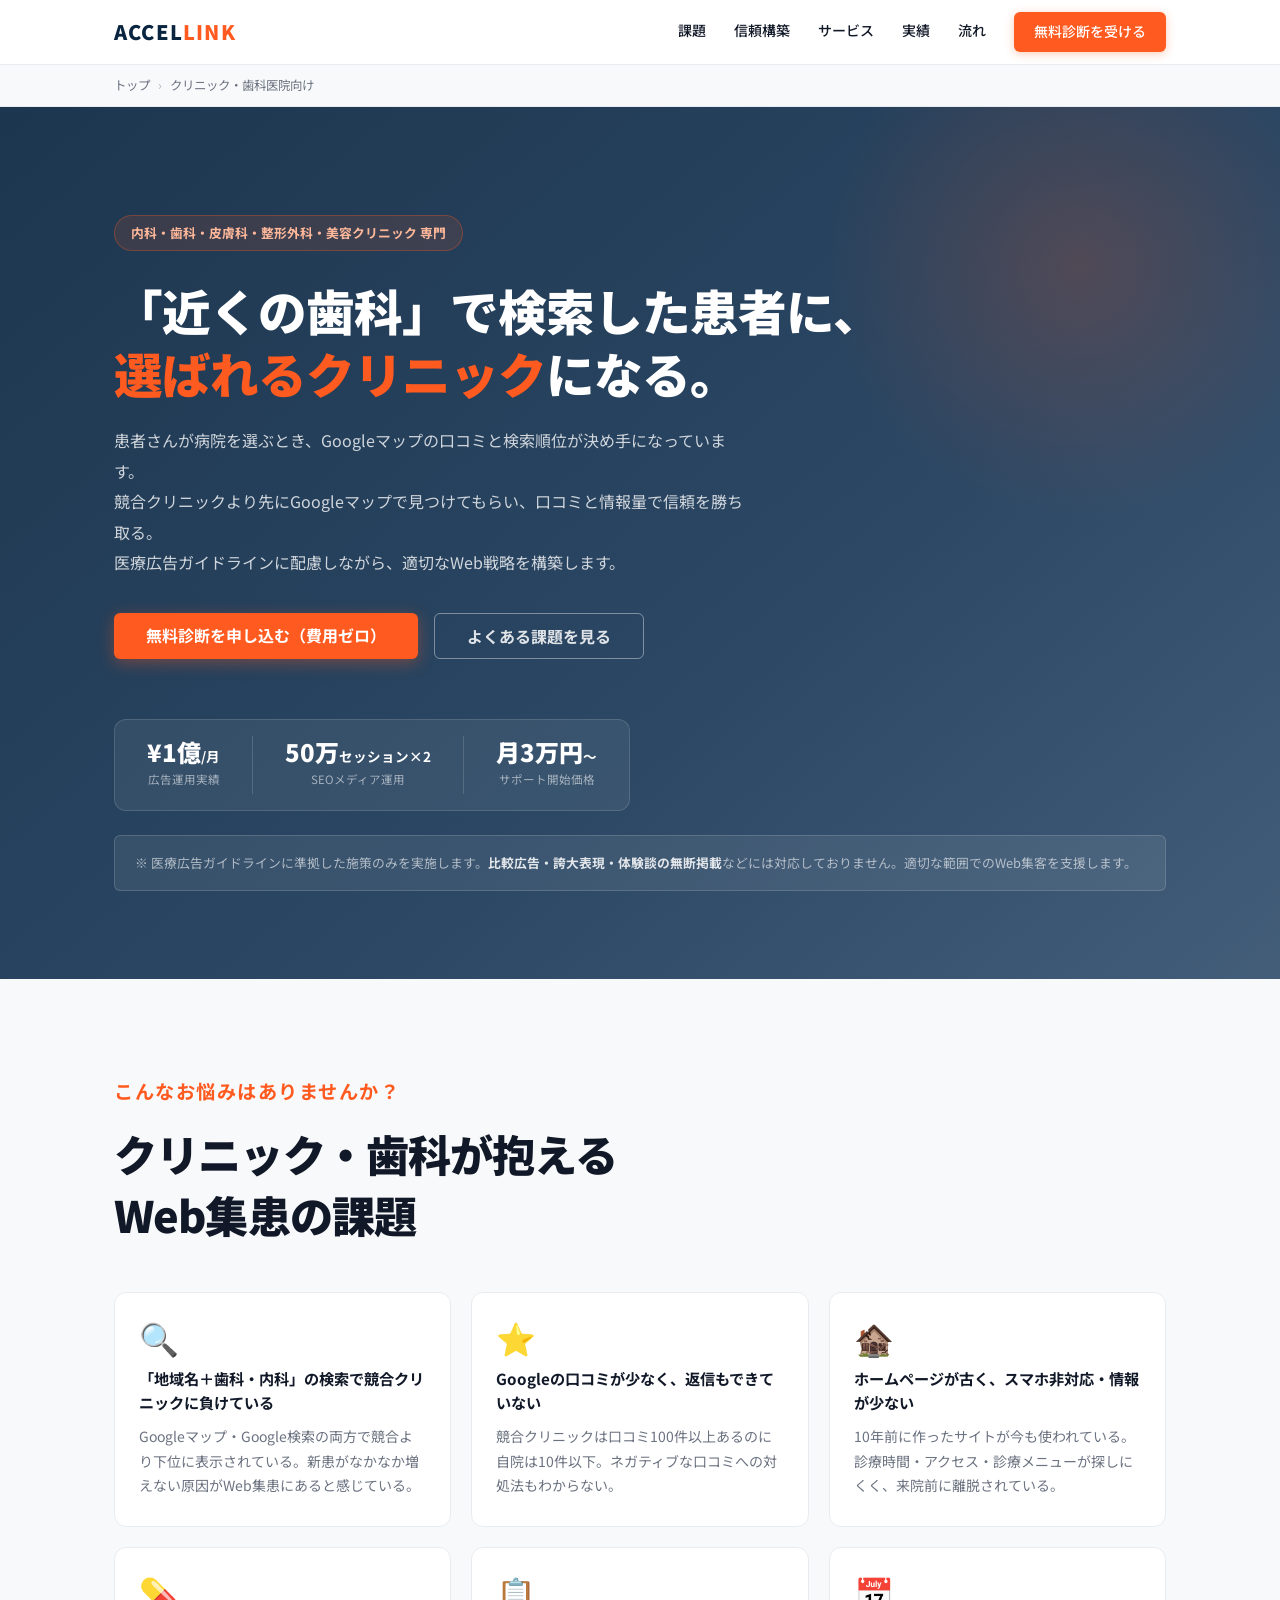
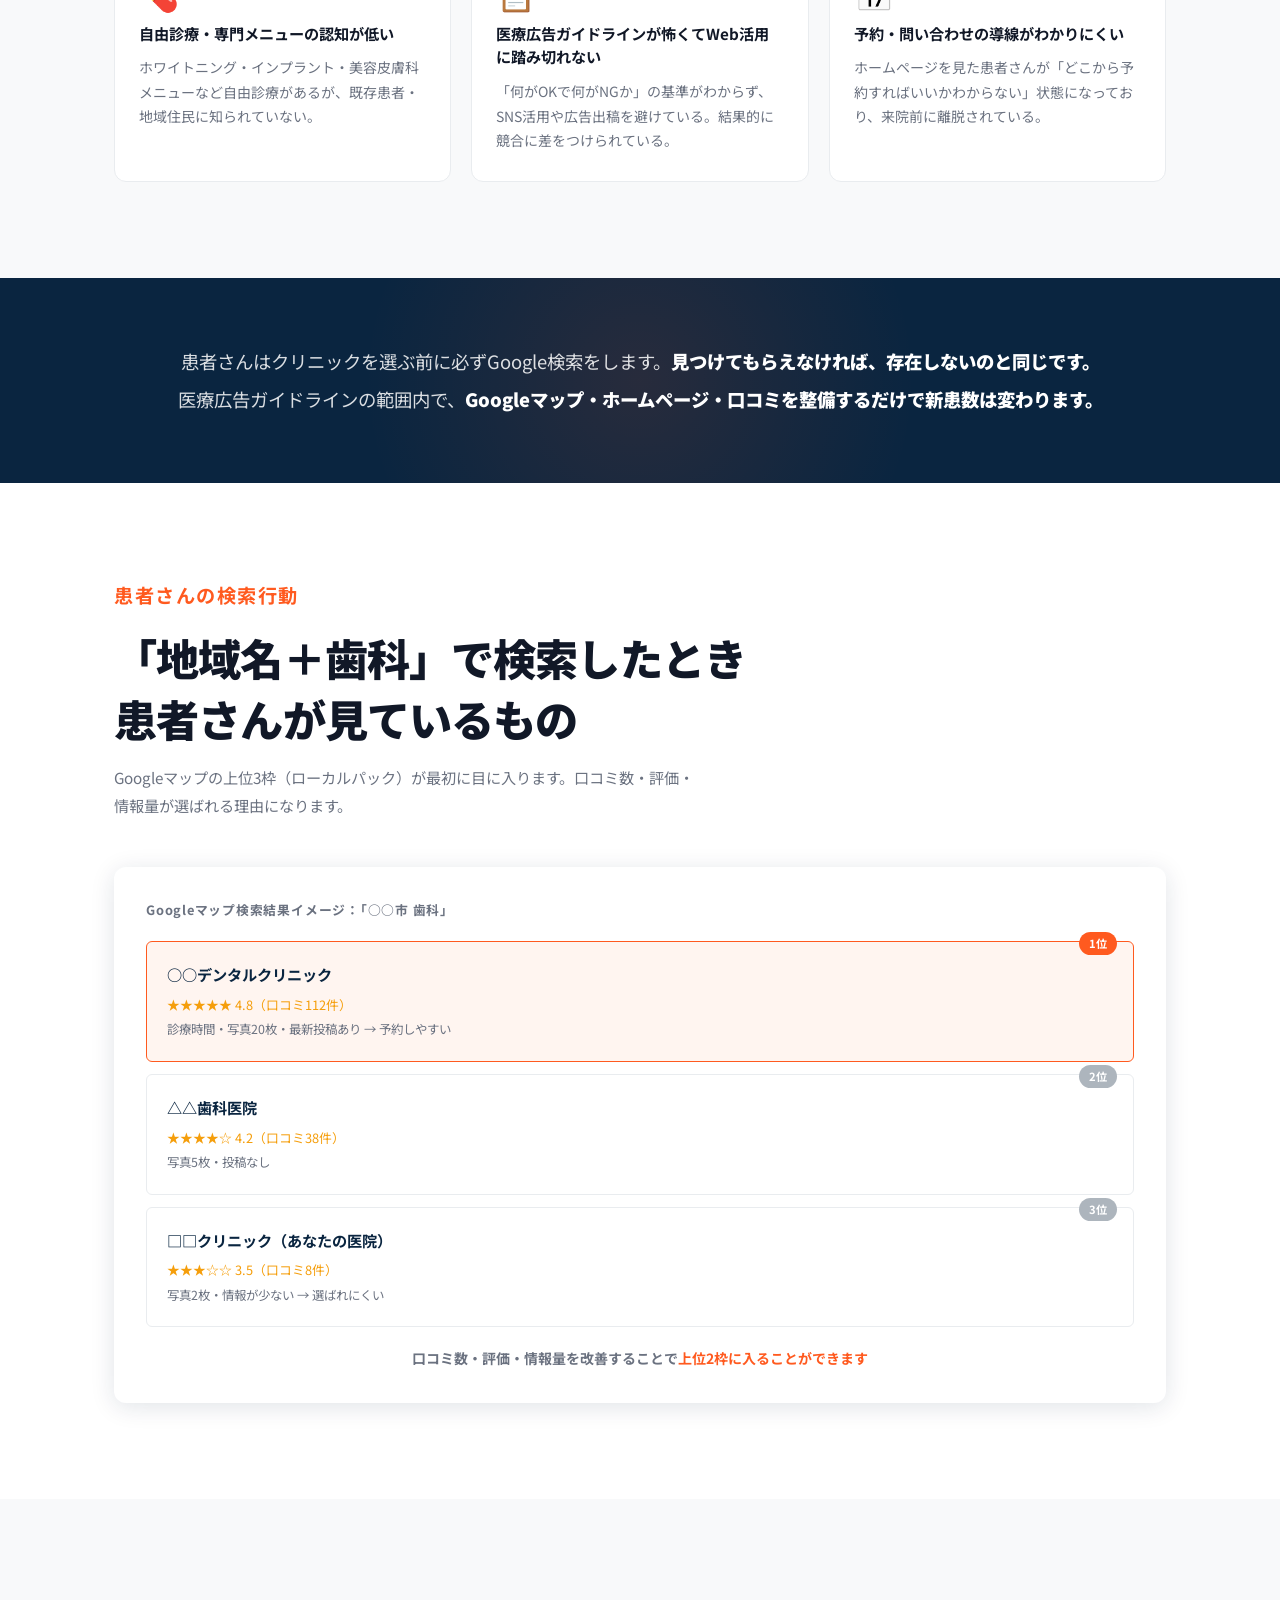
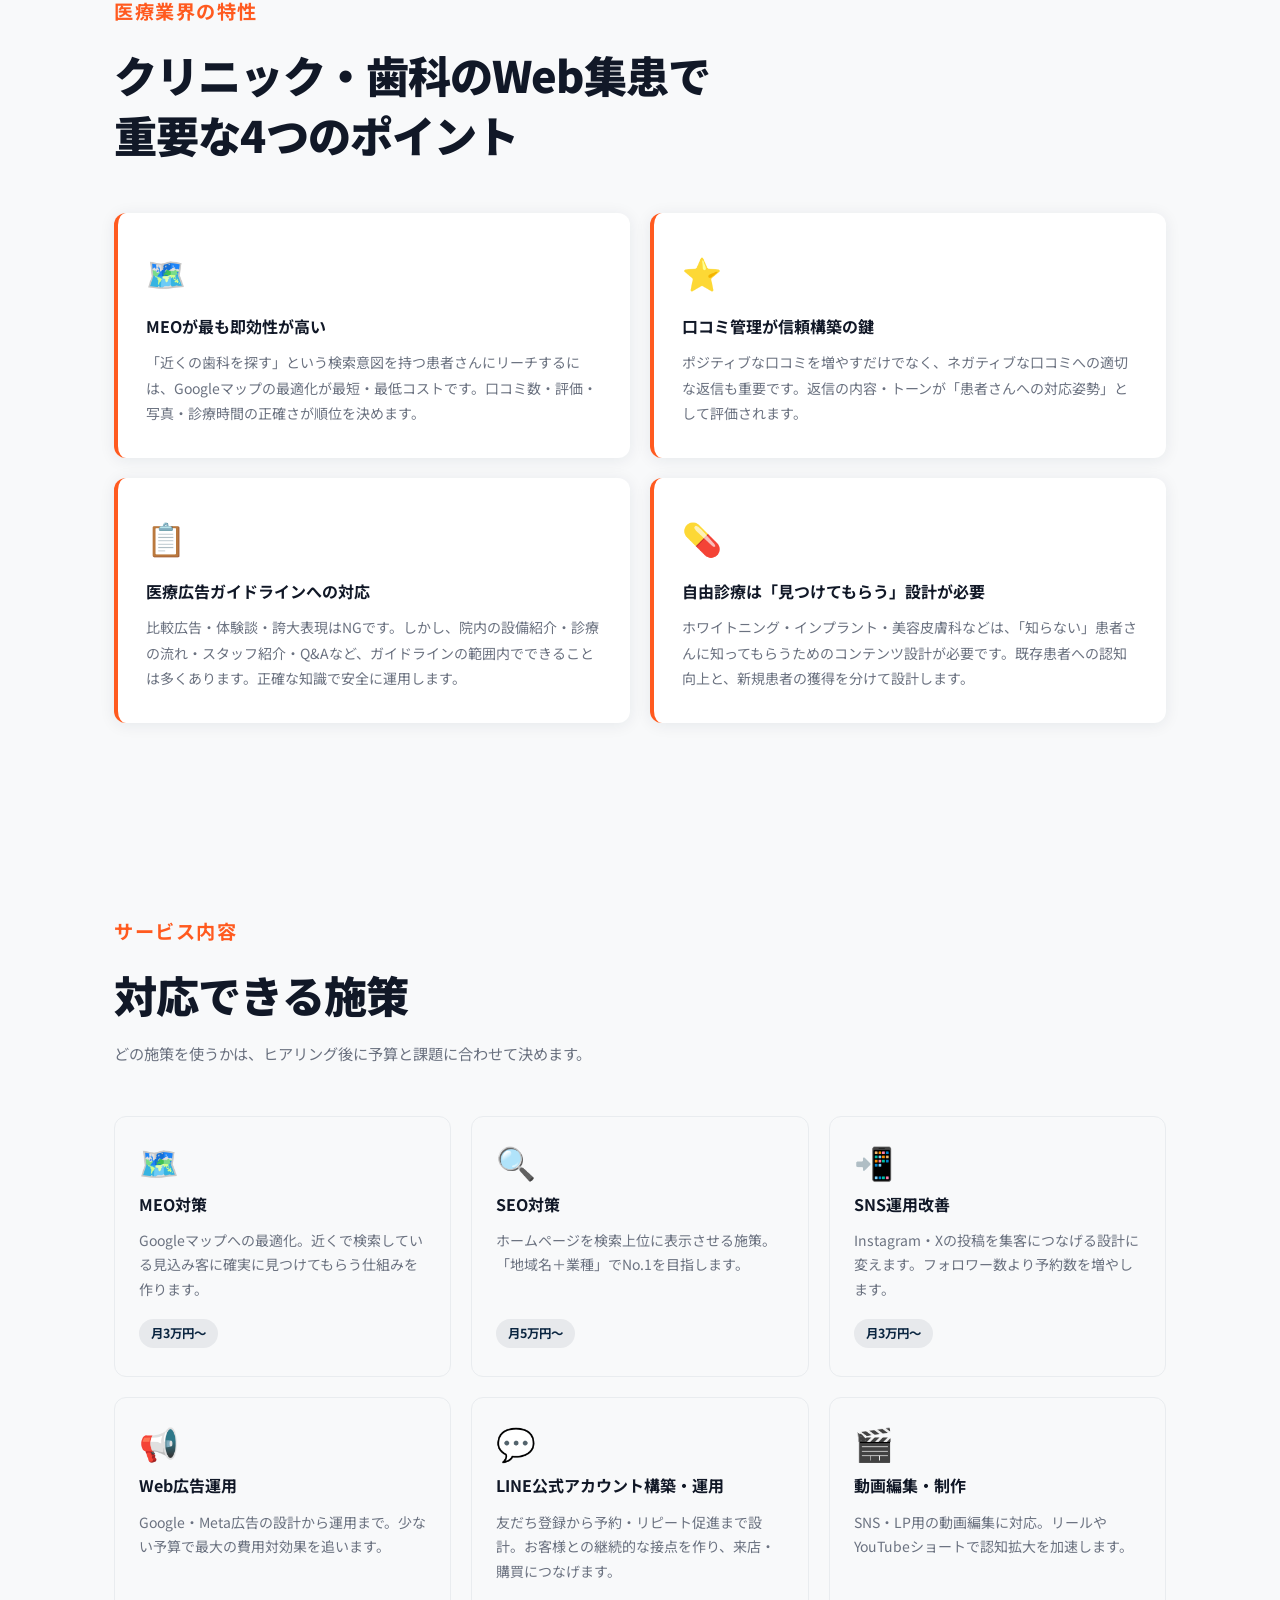
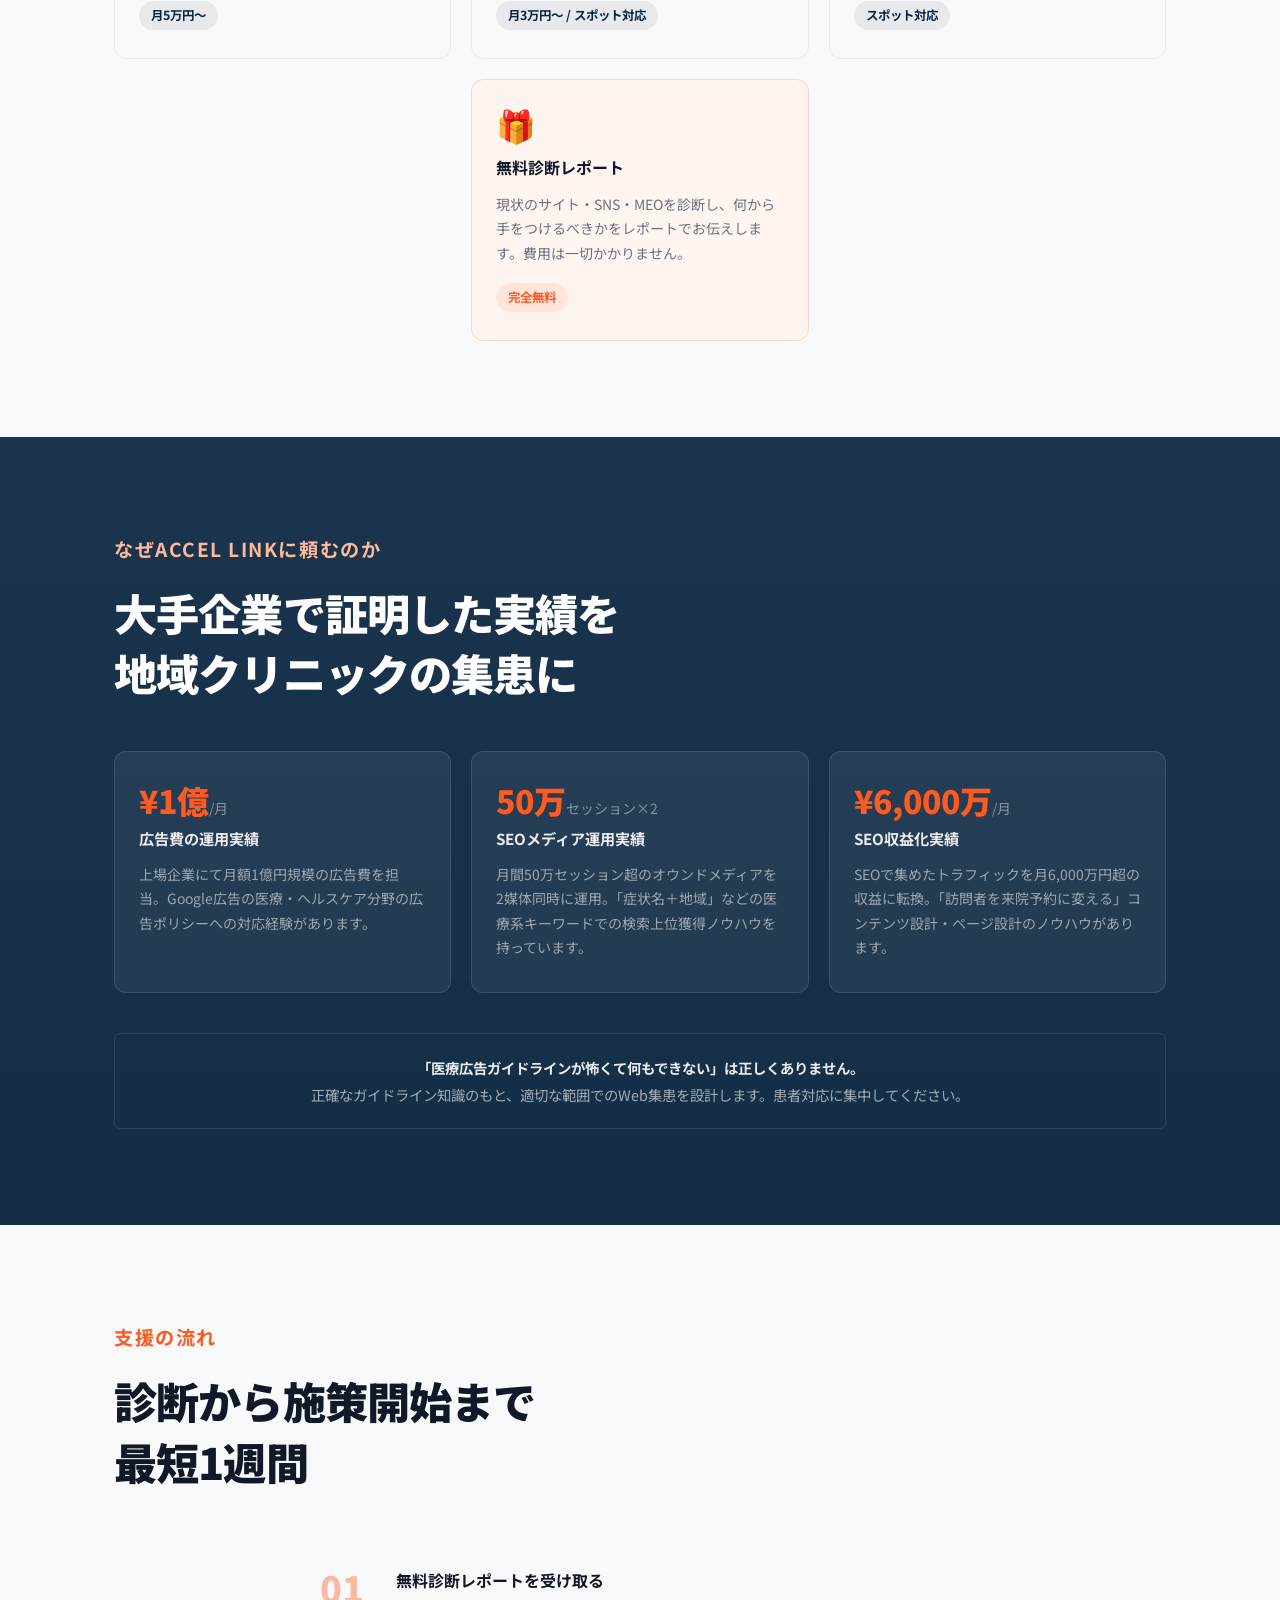
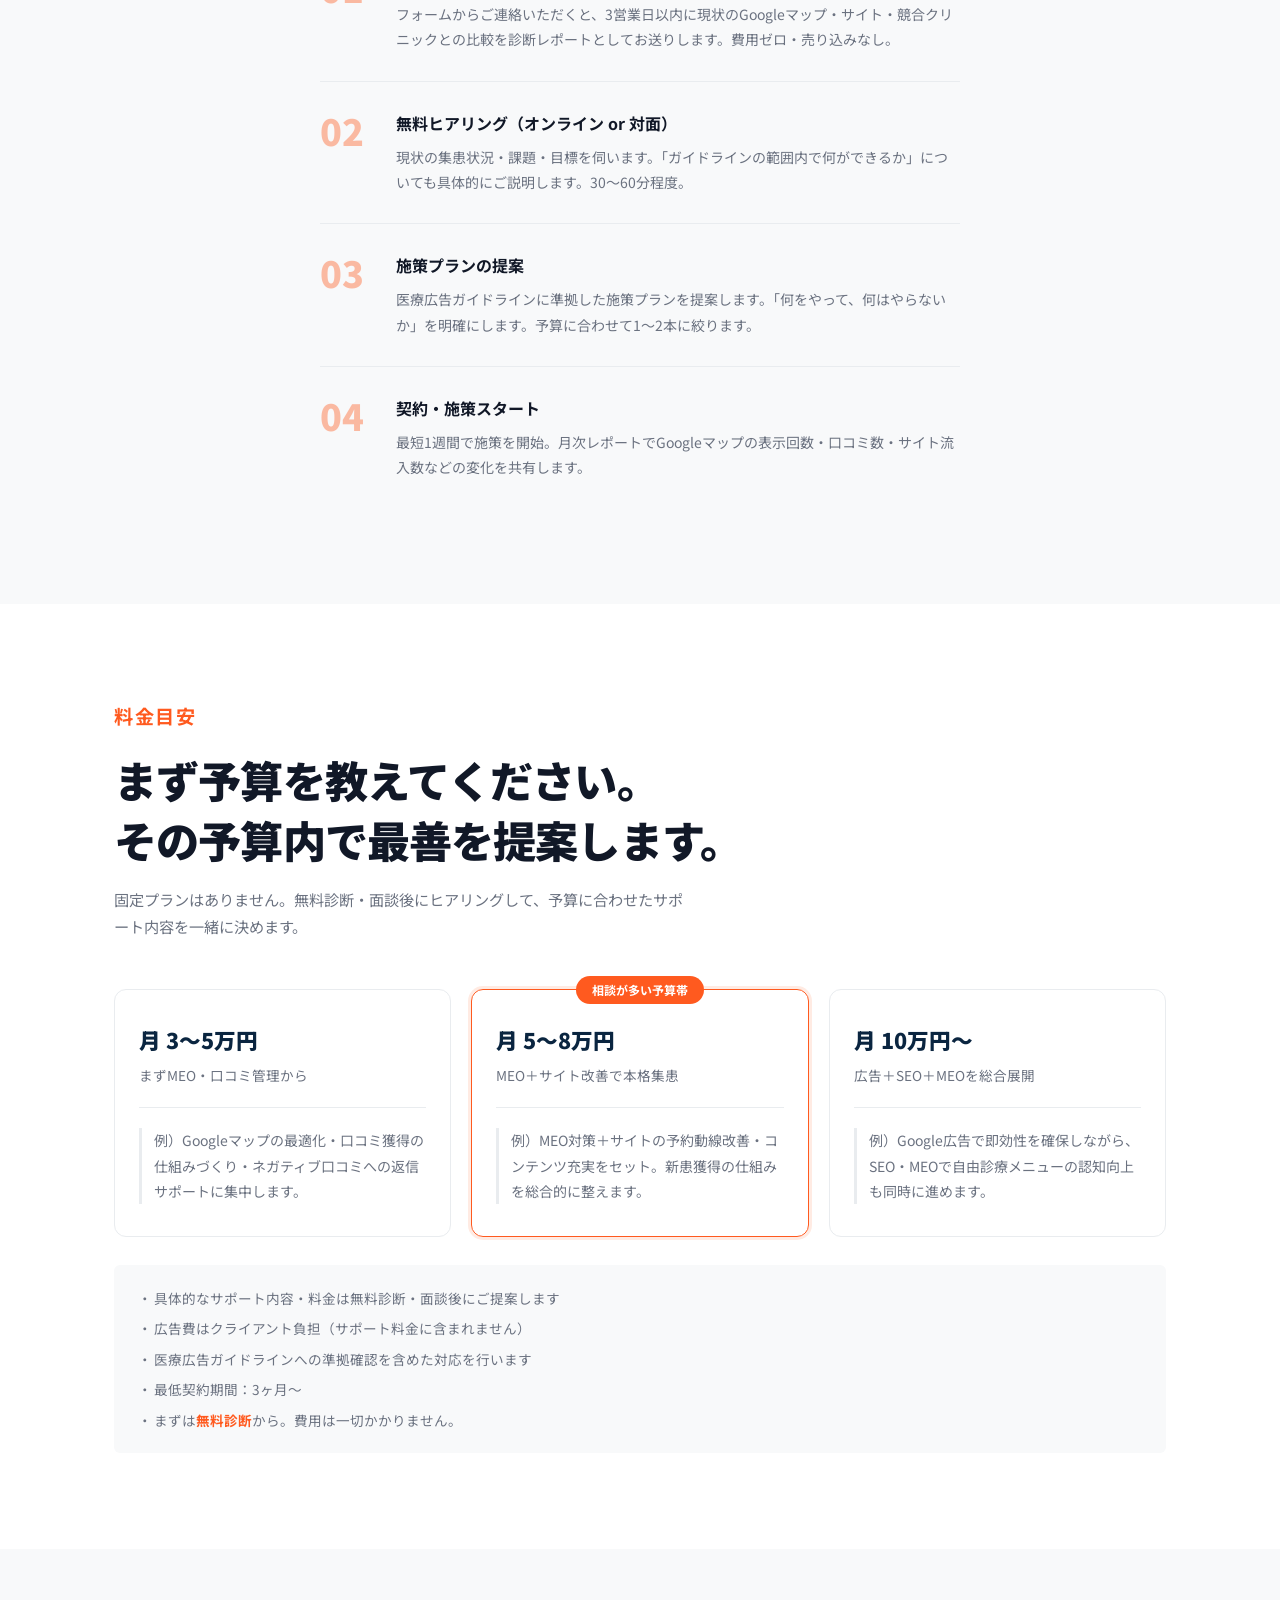
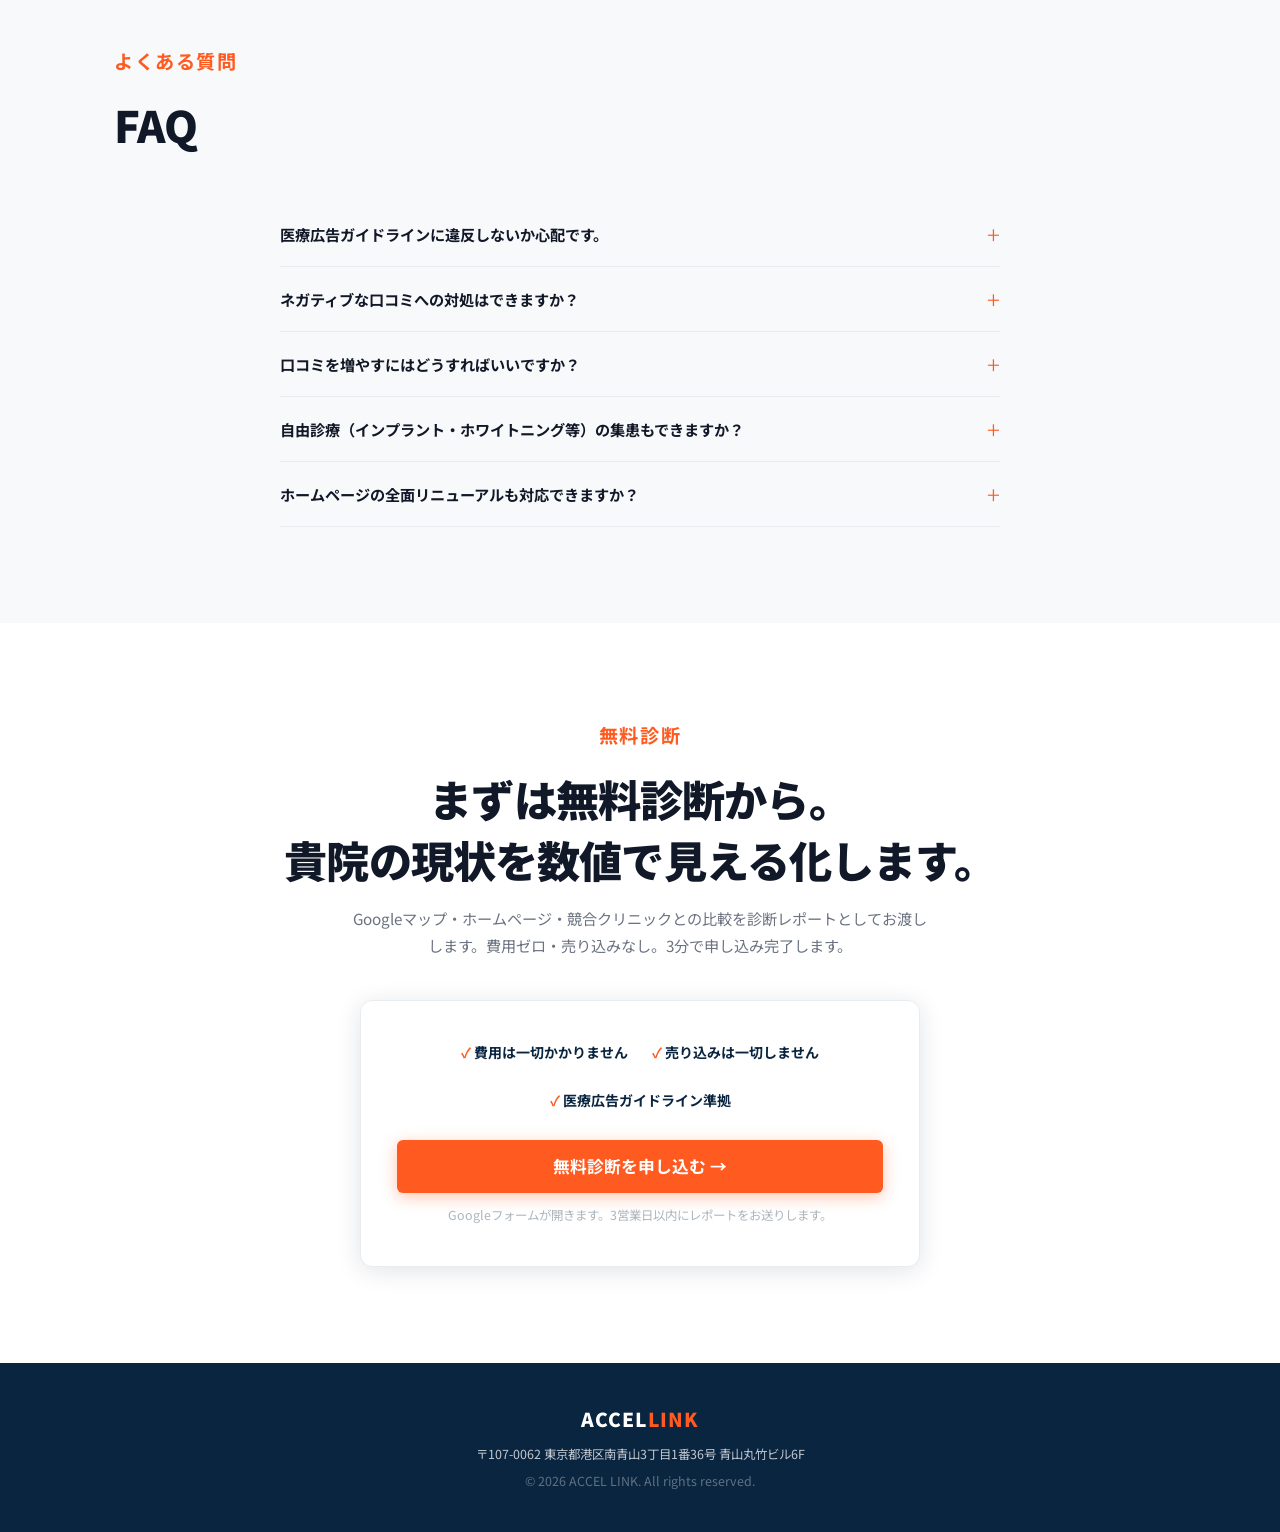
==== clinic/index.html @ d41894f7 "Unify service sections and refine industry cards/FV - Standardize service section to 6 services + fr" ====
<!DOCTYPE html>
<html lang="ja">
<head>
  <meta charset="UTF-8">
  <meta name="viewport" content="width=device-width, initial-scale=1.0">
  <title>クリニック・歯科医院のWeb集客 | ACCEL LINK</title>
  <meta name="description" content="地域検索で競合に負けているクリニック・歯科医院向け。MEO・SEO・口コミ管理で新患を安定獲得。自由診療の認知向上もサポート。無料診断実施中。">
  <meta property="og:title" content="クリニック・歯科医院のWeb集客 | ACCEL LINK">
  <meta property="og:description" content="地域検索で選ばれるクリニックのWeb戦略。MEO・SEO・口コミ管理で新患を安定獲得。無料診断実施中。">
  <meta property="og:type" content="website">
  <link rel="icon" type="image/png" href="../favicon.png">
  <link rel="apple-touch-icon" href="../favicon.png">
  <link rel="preconnect" href="https://fonts.googleapis.com">
  <link rel="preconnect" href="https://fonts.gstatic.com" crossorigin>
  <link href="https://fonts.googleapis.com/css2?family=Noto+Sans+JP:wght@400;500;700;900&display=swap" rel="stylesheet">
  <link rel="stylesheet" href="../style.css">
  <style>
    .breadcrumb {
      background: var(--gray-50);
      border-bottom: 1px solid var(--gray-200);
      padding: 10px 0;
    }
    .breadcrumb__inner {
      display: flex;
      align-items: center;
      gap: 8px;
      font-size: .78rem;
      color: var(--gray-600);
    }
    .breadcrumb__inner a { color: var(--gray-600); }
    .breadcrumb__inner a:hover { color: var(--accent); }
    .breadcrumb__sep { color: var(--gray-400); }

    .industry-badge {
      display: inline-flex;
      align-items: center;
      gap: 8px;
      background: rgba(255,90,31,.12);
      border: 1px solid rgba(255,90,31,.3);
      color: #ffb89a;
      font-size: .8rem;
      font-weight: 700;
      padding: 6px 16px;
      border-radius: 20px;
      margin-bottom: 28px;
    }

    .compliance-note {
      background: rgba(255,255,255,.08);
      border: 1px solid rgba(255,255,255,.15);
      border-radius: var(--radius-sm);
      padding: 16px 20px;
      font-size: .8rem;
      color: rgba(255,255,255,.6);
      margin-top: 24px;
      line-height: 1.7;
    }
    .compliance-note strong { color: rgba(255,255,255,.85); }

    .trust-grid {
      display: grid;
      grid-template-columns: repeat(2, 1fr);
      gap: 20px;
      margin-top: 48px;
    }
    .trust-card {
      background: var(--white);
      border-radius: var(--radius);
      padding: 32px 28px;
      border-left: 4px solid var(--accent);
      box-shadow: var(--shadow);
    }
    .trust-card__icon { font-size: 2rem; margin-bottom: 14px; }
    .trust-card h3 {
      font-size: 1rem;
      font-weight: 700;
      margin-bottom: 10px;
    }
    .trust-card p {
      font-size: .875rem;
      color: var(--gray-600);
      line-height: 1.8;
    }

    .search-preview {
      background: var(--white);
      border-radius: var(--radius);
      box-shadow: var(--shadow-md);
      padding: 32px;
      margin-top: 48px;
    }
    .search-preview__title {
      font-size: .8rem;
      font-weight: 700;
      color: var(--gray-600);
      letter-spacing: .06em;
      margin-bottom: 20px;
    }
    .search-result {
      border: 1px solid var(--gray-200);
      border-radius: var(--radius-sm);
      padding: 20px;
      margin-bottom: 12px;
      position: relative;
    }
    .search-result--top {
      border-color: var(--accent);
      background: #FFF5F0;
    }
    .search-result__rank {
      position: absolute;
      top: -10px;
      right: 16px;
      background: var(--accent);
      color: var(--white);
      font-size: .7rem;
      font-weight: 700;
      padding: 2px 10px;
      border-radius: 20px;
    }
    .search-result__rank--gray {
      background: var(--gray-400);
    }
    .search-result__name {
      font-size: .95rem;
      font-weight: 700;
      color: var(--primary);
      margin-bottom: 6px;
    }
    .search-result__stars {
      font-size: .8rem;
      color: #f59e0b;
      margin-bottom: 4px;
    }
    .search-result__meta {
      font-size: .78rem;
      color: var(--gray-600);
    }
    .search-preview__label {
      text-align: center;
      font-size: .875rem;
      font-weight: 700;
      color: var(--gray-600);
      margin-top: 20px;
    }
    .search-preview__label span { color: var(--accent); }

    @media (max-width: 768px) {
      .trust-grid { grid-template-columns: 1fr; }
    }
  </style>
</head>
<body>

  <!-- ========== HEADER ========== -->
  <header class="header">
    <div class="container">
      <a href="../index.html" class="logo">ACCEL<span>LINK</span></a>
      <nav class="nav" id="nav">
        <a href="#problems">課題</a>
        <a href="#trust">信頼構築</a>
        <a href="#services">サービス</a>
        <a href="#results">実績</a>
        <a href="#flow">流れ</a>
        <a href="#contact" class="nav-cta">無料診断を受ける</a>
      </nav>
      <button class="hamburger" id="hamburger" aria-label="メニュー">
        <span></span><span></span><span></span>
      </button>
    </div>
  </header>

  <!-- ========== BREADCRUMB ========== -->
  <div class="breadcrumb">
    <div class="container">
      <div class="breadcrumb__inner">
        <a href="../index.html">トップ</a>
        <span class="breadcrumb__sep">›</span>
        <span>クリニック・歯科医院向け</span>
      </div>
    </div>
  </div>

  <!-- ========== HERO ========== -->
  <section class="hero">
    <div class="container hero-inner">
      <div class="industry-badge">内科・歯科・皮膚科・整形外科・美容クリニック 専門</div>
      <h1 class="hero-title">
        「近くの歯科」で検索した患者に、<br>
        <em>選ばれるクリニック</em>になる。
      </h1>
      <p class="hero-sub">
        患者さんが病院を選ぶとき、Googleマップの口コミと検索順位が決め手になっています。<br class="pc-only">
        競合クリニックより先にGoogleマップで見つけてもらい、口コミと情報量で信頼を勝ち取る。<br class="pc-only">
        医療広告ガイドラインに配慮しながら、適切なWeb戦略を構築します。
      </p>
      <div class="hero-cta">
        <a href="#contact" class="btn btn--primary">無料診断を申し込む（費用ゼロ）</a>
        <a href="#problems" class="btn btn--ghost">よくある課題を見る</a>
      </div>
      <div class="hero-stats">
        <div class="hero-stat">
          <span class="hero-stat__num">¥1億<small>/月</small></span>
          <span class="hero-stat__label">広告運用実績</span>
        </div>
        <div class="hero-stat__divider"></div>
        <div class="hero-stat">
          <span class="hero-stat__num">50万<small>セッション×2</small></span>
          <span class="hero-stat__label">SEOメディア運用</span>
        </div>
        <div class="hero-stat__divider"></div>
        <div class="hero-stat">
          <span class="hero-stat__num">月3万円<small>〜</small></span>
          <span class="hero-stat__label">サポート開始価格</span>
        </div>
      </div>
      <div class="compliance-note">
        ※ 医療広告ガイドラインに準拠した施策のみを実施します。<strong>比較広告・誇大表現・体験談の無断掲載</strong>などには対応しておりません。適切な範囲でのWeb集客を支援します。
      </div>
    </div>
    <div class="hero-bg-orb"></div>
  </section>

  <!-- ========== PROBLEMS ========== -->
  <section class="section section--gray" id="problems">
    <div class="container">
      <div class="section-eyebrow">こんなお悩みはありませんか？</div>
      <h2 class="section-title">クリニック・歯科が抱える<br>Web集患の課題</h2>
      <div class="grid grid--3">
        <div class="card card--problem">
          <div class="card__icon">🔍</div>
          <h3>「地域名＋歯科・内科」の検索で競合クリニックに負けている</h3>
          <p>Googleマップ・Google検索の両方で競合より下位に表示されている。新患がなかなか増えない原因がWeb集患にあると感じている。</p>
        </div>
        <div class="card card--problem">
          <div class="card__icon">⭐</div>
          <h3>Googleの口コミが少なく、返信もできていない</h3>
          <p>競合クリニックは口コミ100件以上あるのに自院は10件以下。ネガティブな口コミへの対処法もわからない。</p>
        </div>
        <div class="card card--problem">
          <div class="card__icon">🏚️</div>
          <h3>ホームページが古く、スマホ非対応・情報が少ない</h3>
          <p>10年前に作ったサイトが今も使われている。診療時間・アクセス・診療メニューが探しにくく、来院前に離脱されている。</p>
        </div>
        <div class="card card--problem">
          <div class="card__icon">💊</div>
          <h3>自由診療・専門メニューの認知が低い</h3>
          <p>ホワイトニング・インプラント・美容皮膚科メニューなど自由診療があるが、既存患者・地域住民に知られていない。</p>
        </div>
        <div class="card card--problem">
          <div class="card__icon">📋</div>
          <h3>医療広告ガイドラインが怖くてWeb活用に踏み切れない</h3>
          <p>「何がOKで何がNGか」の基準がわからず、SNS活用や広告出稿を避けている。結果的に競合に差をつけられている。</p>
        </div>
        <div class="card card--problem">
          <div class="card__icon">📅</div>
          <h3>予約・問い合わせの導線がわかりにくい</h3>
          <p>ホームページを見た患者さんが「どこから予約すればいいかわからない」状態になっており、来院前に離脱されている。</p>
        </div>
      </div>
    </div>
  </section>

  <!-- ========== BRIDGE ========== -->
  <section class="bridge">
    <div class="container">
      <p>
        患者さんはクリニックを選ぶ前に必ずGoogle検索をします。<strong>見つけてもらえなければ、存在しないのと同じです。</strong><br>
        医療広告ガイドラインの範囲内で、<strong>Googleマップ・ホームページ・口コミを整備するだけで新患数は変わります。</strong>
      </p>
    </div>
  </section>

  <!-- ========== SEARCH PREVIEW ========== -->
  <section class="section" id="trust">
    <div class="container">
      <div class="section-eyebrow">患者さんの検索行動</div>
      <h2 class="section-title">「地域名＋歯科」で検索したとき<br>患者さんが見ているもの</h2>
      <p class="section-sub">Googleマップの上位3枠（ローカルパック）が最初に目に入ります。口コミ数・評価・情報量が選ばれる理由になります。</p>
      <div class="search-preview">
        <div class="search-preview__title">Googleマップ検索結果イメージ：「○○市 歯科」</div>
        <div class="search-result search-result--top">
          <div class="search-result__rank">1位</div>
          <div class="search-result__name">○○デンタルクリニック</div>
          <div class="search-result__stars">★★★★★ 4.8（口コミ112件）</div>
          <div class="search-result__meta">診療時間・写真20枚・最新投稿あり → 予約しやすい</div>
        </div>
        <div class="search-result">
          <div class="search-result__rank search-result__rank--gray">2位</div>
          <div class="search-result__name">△△歯科医院</div>
          <div class="search-result__stars">★★★★☆ 4.2（口コミ38件）</div>
          <div class="search-result__meta">写真5枚・投稿なし</div>
        </div>
        <div class="search-result">
          <div class="search-result__rank search-result__rank--gray">3位</div>
          <div class="search-result__name">□□クリニック（あなたの医院）</div>
          <div class="search-result__stars">★★★☆☆ 3.5（口コミ8件）</div>
          <div class="search-result__meta">写真2枚・情報が少ない → 選ばれにくい</div>
        </div>
        <div class="search-preview__label">口コミ数・評価・情報量を改善することで<span>上位2枠に入ることができます</span></div>
      </div>
    </div>
  </section>

  <!-- ========== TRUST ========== -->
  <section class="section section--gray">
    <div class="container">
      <div class="section-eyebrow">医療業界の特性</div>
      <h2 class="section-title">クリニック・歯科のWeb集患で<br>重要な4つのポイント</h2>
      <div class="trust-grid">
        <div class="trust-card">
          <div class="trust-card__icon">🗺️</div>
          <h3>MEOが最も即効性が高い</h3>
          <p>「近くの歯科を探す」という検索意図を持つ患者さんにリーチするには、Googleマップの最適化が最短・最低コストです。口コミ数・評価・写真・診療時間の正確さが順位を決めます。</p>
        </div>
        <div class="trust-card">
          <div class="trust-card__icon">⭐</div>
          <h3>口コミ管理が信頼構築の鍵</h3>
          <p>ポジティブな口コミを増やすだけでなく、ネガティブな口コミへの適切な返信も重要です。返信の内容・トーンが「患者さんへの対応姿勢」として評価されます。</p>
        </div>
        <div class="trust-card">
          <div class="trust-card__icon">📋</div>
          <h3>医療広告ガイドラインへの対応</h3>
          <p>比較広告・体験談・誇大表現はNGです。しかし、院内の設備紹介・診療の流れ・スタッフ紹介・Q&Aなど、ガイドラインの範囲内でできることは多くあります。正確な知識で安全に運用します。</p>
        </div>
        <div class="trust-card">
          <div class="trust-card__icon">💊</div>
          <h3>自由診療は「見つけてもらう」設計が必要</h3>
          <p>ホワイトニング・インプラント・美容皮膚科などは、「知らない」患者さんに知ってもらうためのコンテンツ設計が必要です。既存患者への認知向上と、新規患者の獲得を分けて設計します。</p>
        </div>
      </div>
    </div>
  </section>

  <!-- ========== SERVICES ========== -->
  <section class="section section--gray" id="services">
    <div class="container">
      <div class="section-eyebrow">サービス内容</div>
      <h2 class="section-title">対応できる施策</h2>
      <p class="section-sub">どの施策を使うかは、ヒアリング後に予算と課題に合わせて決めます。</p>
      <div class="grid grid--3 grid--services">
        <div class="card card--service">
          <div class="card__icon">🗺️</div>
          <h3>MEO対策</h3>
          <p>Googleマップへの最適化。近くで検索している見込み客に確実に見つけてもらう仕組みを作ります。</p>
          <div class="card__tag">月3万円〜</div>
        </div>
        <div class="card card--service">
          <div class="card__icon">🔍</div>
          <h3>SEO対策</h3>
          <p>ホームページを検索上位に表示させる施策。「地域名＋業種」でNo.1を目指します。</p>
          <div class="card__tag">月5万円〜</div>
        </div>
        <div class="card card--service">
          <div class="card__icon">📲</div>
          <h3>SNS運用改善</h3>
          <p>Instagram・Xの投稿を集客につなげる設計に変えます。フォロワー数より予約数を増やします。</p>
          <div class="card__tag">月3万円〜</div>
        </div>
        <div class="card card--service">
          <div class="card__icon">📢</div>
          <h3>Web広告運用</h3>
          <p>Google・Meta広告の設計から運用まで。少ない予算で最大の費用対効果を追います。</p>
          <div class="card__tag">月5万円〜</div>
        </div>
        <div class="card card--service">
          <div class="card__icon">💬</div>
          <h3>LINE公式アカウント構築・運用</h3>
          <p>友だち登録から予約・リピート促進まで設計。お客様との継続的な接点を作り、来店・購買につなげます。</p>
          <div class="card__tag">月3万円〜 / スポット対応</div>
        </div>
        <div class="card card--service">
          <div class="card__icon">🎬</div>
          <h3>動画編集・制作</h3>
          <p>SNS・LP用の動画編集に対応。リールやYouTubeショートで認知拡大を加速します。</p>
          <div class="card__tag">スポット対応</div>
        </div>
        <div class="card card--service card--service-free">
          <div class="card__icon">🎁</div>
          <h3>無料診断レポート</h3>
          <p>現状のサイト・SNS・MEOを診断し、何から手をつけるべきかをレポートでお伝えします。費用は一切かかりません。</p>
          <div class="card__tag card__tag--free">完全無料</div>
        </div>
      </div>
    </div>
  </section>

  <!-- ========== RESULTS ========== -->
  <section class="section section--dark" id="results">
    <div class="container">
      <div class="section-eyebrow section-eyebrow--light">なぜACCEL LINKに頼むのか</div>
      <h2 class="section-title section-title--light">大手企業で証明した実績を<br>地域クリニックの集患に</h2>
      <div class="grid grid--3">
        <div class="card card--result">
          <div class="card__result-num">¥1億<span>/月</span></div>
          <h3>広告費の運用実績</h3>
          <p>上場企業にて月額1億円規模の広告費を担当。Google広告の医療・ヘルスケア分野の広告ポリシーへの対応経験があります。</p>
        </div>
        <div class="card card--result">
          <div class="card__result-num">50万<span>セッション×2</span></div>
          <h3>SEOメディア運用実績</h3>
          <p>月間50万セッション超のオウンドメディアを2媒体同時に運用。「症状名＋地域」などの医療系キーワードでの検索上位獲得ノウハウを持っています。</p>
        </div>
        <div class="card card--result">
          <div class="card__result-num">¥6,000万<span>/月</span></div>
          <h3>SEO収益化実績</h3>
          <p>SEOで集めたトラフィックを月6,000万円超の収益に転換。「訪問者を来院予約に変える」コンテンツ設計・ページ設計のノウハウがあります。</p>
        </div>
      </div>
      <div class="results-note">
        <strong>「医療広告ガイドラインが怖くて何もできない」は正しくありません。</strong><br>
        正確なガイドライン知識のもと、適切な範囲でのWeb集患を設計します。患者対応に集中してください。
      </div>
    </div>
  </section>

  <!-- ========== FLOW ========== -->
  <section class="section section--gray" id="flow">
    <div class="container">
      <div class="section-eyebrow">支援の流れ</div>
      <h2 class="section-title">診断から施策開始まで<br>最短1週間</h2>
      <div class="flow-list">
        <div class="flow-item">
          <div class="flow-item__num">01</div>
          <div class="flow-item__body">
            <h3>無料診断レポートを受け取る</h3>
            <p>フォームからご連絡いただくと、3営業日以内に現状のGoogleマップ・サイト・競合クリニックとの比較を診断レポートとしてお送りします。費用ゼロ・売り込みなし。</p>
          </div>
        </div>
        <div class="flow-item">
          <div class="flow-item__num">02</div>
          <div class="flow-item__body">
            <h3>無料ヒアリング（オンライン or 対面）</h3>
            <p>現状の集患状況・課題・目標を伺います。「ガイドラインの範囲内で何ができるか」についても具体的にご説明します。30〜60分程度。</p>
          </div>
        </div>
        <div class="flow-item">
          <div class="flow-item__num">03</div>
          <div class="flow-item__body">
            <h3>施策プランの提案</h3>
            <p>医療広告ガイドラインに準拠した施策プランを提案します。「何をやって、何はやらないか」を明確にします。予算に合わせて1〜2本に絞ります。</p>
          </div>
        </div>
        <div class="flow-item flow-item--last">
          <div class="flow-item__num">04</div>
          <div class="flow-item__body">
            <h3>契約・施策スタート</h3>
            <p>最短1週間で施策を開始。月次レポートでGoogleマップの表示回数・口コミ数・サイト流入数などの変化を共有します。</p>
          </div>
        </div>
      </div>
    </div>
  </section>

  <!-- ========== PRICING ========== -->
  <section class="section" id="pricing">
    <div class="container">
      <div class="section-eyebrow">料金目安</div>
      <h2 class="section-title">まず予算を教えてください。<br>その予算内で最善を提案します。</h2>
      <p class="section-sub">固定プランはありません。無料診断・面談後にヒアリングして、予算に合わせたサポート内容を一緒に決めます。</p>
      <div class="pricing-grid">
        <div class="pricing-card">
          <div class="pricing-card__range">月 3〜5万円</div>
          <div class="pricing-card__target">まずMEO・口コミ管理から</div>
          <p class="pricing-card__example">例）Googleマップの最適化・口コミ獲得の仕組みづくり・ネガティブ口コミへの返信サポートに集中します。</p>
        </div>
        <div class="pricing-card pricing-card--popular">
          <div class="pricing-card__badge">相談が多い予算帯</div>
          <div class="pricing-card__range">月 5〜8万円</div>
          <div class="pricing-card__target">MEO＋サイト改善で本格集患</div>
          <p class="pricing-card__example">例）MEO対策＋サイトの予約動線改善・コンテンツ充実をセット。新患獲得の仕組みを総合的に整えます。</p>
        </div>
        <div class="pricing-card">
          <div class="pricing-card__range">月 10万円〜</div>
          <div class="pricing-card__target">広告＋SEO＋MEOを総合展開</div>
          <p class="pricing-card__example">例）Google広告で即効性を確保しながら、SEO・MEOで自由診療メニューの認知向上も同時に進めます。</p>
        </div>
      </div>
      <div class="pricing-note">
        <ul>
          <li>具体的なサポート内容・料金は無料診断・面談後にご提案します</li>
          <li>広告費はクライアント負担（サポート料金に含まれません）</li>
          <li>医療広告ガイドラインへの準拠確認を含めた対応を行います</li>
          <li>最低契約期間：3ヶ月〜</li>
          <li>まずは<strong>無料診断</strong>から。費用は一切かかりません。</li>
        </ul>
      </div>
    </div>
  </section>

  <!-- ========== FAQ ========== -->
  <section class="section section--gray" id="faq">
    <div class="container">
      <div class="section-eyebrow">よくある質問</div>
      <h2 class="section-title">FAQ</h2>
      <div class="faq-list">
        <div class="faq-item">
          <button class="faq-q">医療広告ガイドラインに違反しないか心配です。</button>
          <div class="faq-a"><p>医療広告ガイドラインに準拠した施策のみを実施します。比較広告・体験談・誇大表現には対応しません。スタッフ紹介・院内設備・診療の流れ・症状別Q&Aなど、ガイドラインの範囲内でできることは多くあります。事前に確認・承認いただいた内容のみを公開します。</p></div>
        </div>
        <div class="faq-item">
          <button class="faq-q">ネガティブな口コミへの対処はできますか？</button>
          <div class="faq-a"><p>はい、対応可能です。ネガティブな口コミへの返信文を作成します。感情的にならず、誠実かつ適切なトーンで返信することで、第三者からの評価が上がるケースも多いです。また、Googleへの口コミ削除申請が妥当なケースについても助言します。</p></div>
        </div>
        <div class="faq-item">
          <button class="faq-q">口コミを増やすにはどうすればいいですか？</button>
          <div class="faq-a"><p>診察後・会計後の自然なタイミングでGoogleマップへの口コミを誘導する導線を設計します。QRコードを活用したポップ設置・受付での一言案内など、スタッフの負担が最小になる方法をご提案します。見返りを提供してのレビュー依頼はGoogleポリシー違反となるため行いません。</p></div>
        </div>
        <div class="faq-item">
          <button class="faq-q">自由診療（インプラント・ホワイトニング等）の集患もできますか？</button>
          <div class="faq-a"><p>はい、対応可能です。「インプラント＋地域名」「ホワイトニング＋地域名」などのキーワードでの検索上位獲得や、Googleマップでの自由診療メニューの適切な表示、既存患者さんへの認知向上施策を設計します。</p></div>
        </div>
        <div class="faq-item">
          <button class="faq-q">ホームページの全面リニューアルも対応できますか？</button>
          <div class="faq-a"><p>スポット対応として対応可能です。ただし、大規模なリニューアルより「まずMEOで集患を増やし、その後サイトを順次改善する」という段階的なアプローチをお勧めするケースが多いです。まずは無料診断でご相談ください。</p></div>
        </div>
      </div>
    </div>
  </section>

  <!-- ========== CTA / CONTACT ========== -->
  <section class="section cta-section" id="contact">
    <div class="container">
      <div class="section-eyebrow">無料診断</div>
      <h2 class="section-title">まずは無料診断から。<br>貴院の現状を数値で見える化します。</h2>
      <p class="section-sub">Googleマップ・ホームページ・競合クリニックとの比較を診断レポートとしてお渡しします。費用ゼロ・売り込みなし。3分で申し込み完了します。</p>
      <div class="contact-form-wrap">
        <div class="contact-cta-box">
          <div class="contact-cta-checks">
            <div class="contact-cta-check">✓ 費用は一切かかりません</div>
            <div class="contact-cta-check">✓ 売り込みは一切しません</div>
            <div class="contact-cta-check">✓ 医療広告ガイドライン準拠</div>
          </div>
          <a href="https://forms.gle/tFz5SyBMukdLWGup6" target="_blank" rel="noopener noreferrer" class="btn btn--primary btn--large btn--block">
            無料診断を申し込む →
          </a>
          <p class="form-note">Googleフォームが開きます。3営業日以内にレポートをお送りします。</p>
        </div>
      </div>
    </div>
  </section>

  <!-- ========== FOOTER ========== -->
  <footer class="footer">
    <div class="container">
      <div class="footer__logo">ACCEL<span>LINK</span></div>
      <p class="footer__address">〒107-0062 東京都港区南青山3丁目1番36号 青山丸竹ビル6F</p>
      <p class="footer__copy">© 2026 ACCEL LINK. All rights reserved.</p>
    </div>
  </footer>

  <script src="../script.js"></script>
</body>
</html>
---- style.css ----
/* ============================================================
   ACCEL LINK — Consulting LP
   ============================================================ */

:root {
  --primary:       #0A2540;
  --primary-light: #1a3a5c;
  --accent:        #FF5A1F;
  --accent-hover:  #FF7A45;
  --gray-50:       #F8F9FA;
  --gray-100:      #F1F3F5;
  --gray-200:      #E9ECEF;
  --gray-400:      #ADB5BD;
  --gray-600:      #6B7280;
  --gray-900:      #111827;
  --white:         #FFFFFF;
  --font:          'Noto Sans JP', -apple-system, sans-serif;
  --radius-sm:     6px;
  --radius:        12px;
  --radius-lg:     20px;
  --shadow:        0 2px 16px rgba(10,37,64,.08);
  --shadow-md:     0 4px 24px rgba(10,37,64,.12);
  --shadow-lg:     0 8px 40px rgba(10,37,64,.16);
  --transition:    0.2s ease;
}

*, *::before, *::after { box-sizing: border-box; margin: 0; padding: 0; }
html { scroll-behavior: smooth; font-size: 16px; }
body {
  font-family: var(--font);
  color: var(--gray-900);
  background: var(--white);
  line-height: 1.7;
  -webkit-font-smoothing: antialiased;
}
img { display: block; max-width: 100%; }
a { text-decoration: none; }

.container { max-width: 1100px; margin: 0 auto; padding: 0 24px; }
.pc-only { display: inline; }

/* ============================================================
   BUTTONS
   ============================================================ */
.btn {
  display: inline-block;
  font-family: var(--font);
  font-weight: 700;
  font-size: 1rem;
  padding: 14px 32px;
  border-radius: var(--radius-sm);
  cursor: pointer;
  border: none;
  transition: background var(--transition), transform var(--transition), box-shadow var(--transition);
  text-align: center;
  line-height: 1;
}
.btn--primary {
  background: var(--accent);
  color: var(--white);
  box-shadow: 0 4px 16px rgba(255,90,31,.35);
}
.btn--primary:hover {
  background: var(--accent-hover);
  transform: translateY(-2px);
  box-shadow: 0 8px 24px rgba(255,90,31,.45);
}
.btn--ghost {
  background: transparent;
  color: rgba(255,255,255,.85);
  border: 1.5px solid rgba(255,255,255,.4);
}
.btn--ghost:hover {
  border-color: rgba(255,255,255,.8);
  color: var(--white);
}
.btn--large { font-size: 1.05rem; padding: 18px 48px; }

/* ============================================================
   HEADER
   ============================================================ */
.header {
  position: sticky;
  top: 0;
  z-index: 200;
  background: rgba(255,255,255,.96);
  backdrop-filter: blur(12px);
  -webkit-backdrop-filter: blur(12px);
  border-bottom: 1px solid var(--gray-200);
  transition: box-shadow var(--transition);
}
.header.scrolled { box-shadow: var(--shadow-md); }
.header .container {
  display: flex;
  align-items: center;
  justify-content: space-between;
  height: 64px;
}
.logo {
  font-size: 1.25rem;
  font-weight: 900;
  letter-spacing: .06em;
  color: var(--primary);
}
.logo span { color: var(--accent); }

.nav { display: flex; align-items: center; gap: 28px; }
.nav a {
  font-size: .875rem;
  font-weight: 500;
  color: var(--gray-900);
  position: relative;
  padding-bottom: 2px;
}
.nav a::after {
  content: '';
  position: absolute;
  bottom: -2px; left: 0;
  width: 0; height: 2px;
  background: var(--accent);
  transition: width var(--transition);
}
.nav a:hover::after { width: 100%; }
.nav a:hover { color: var(--accent); }
.nav-cta {
  background: var(--accent) !important;
  color: var(--white) !important;
  padding: 8px 20px !important;
  border-radius: var(--radius-sm) !important;
  font-size: .875rem !important;
  box-shadow: 0 2px 10px rgba(255,90,31,.3) !important;
}
.nav-cta::after { display: none !important; }
.nav-cta:hover {
  background: var(--accent-hover) !important;
  color: var(--white) !important;
  transform: translateY(-1px);
}

.hamburger {
  display: none;
  flex-direction: column;
  gap: 5px;
  background: none;
  border: none;
  cursor: pointer;
  padding: 4px;
}
.hamburger span {
  display: block;
  width: 24px; height: 2px;
  background: var(--primary);
  border-radius: 2px;
  transition: .25s;
}
.hamburger.open span:nth-child(1) { transform: translateY(7px) rotate(45deg); }
.hamburger.open span:nth-child(2) { opacity: 0; }
.hamburger.open span:nth-child(3) { transform: translateY(-7px) rotate(-45deg); }

/* ============================================================
   HERO
   ============================================================ */
.hero {
  background:
    linear-gradient(140deg, rgba(10,37,64,.92) 0%, rgba(14,46,79,.88) 60%, rgba(26,58,92,.82) 100%),
    url('https://picsum.photos/seed/accellink-hero/1800/1000') center/cover no-repeat;
  color: var(--white);
  padding: 108px 0 88px;
  position: relative;
  overflow: hidden;
}
.hero-bg-orb {
  position: absolute;
  top: -120px; right: -80px;
  width: 560px; height: 560px;
  background: radial-gradient(circle, rgba(255,90,31,.18) 0%, transparent 65%);
  pointer-events: none;
}

.hero-badge {
  display: inline-block;
  background: rgba(255,90,31,.15);
  color: #ffb89a;
  border: 1px solid rgba(255,90,31,.35);
  font-size: .78rem;
  font-weight: 700;
  letter-spacing: .08em;
  padding: 5px 14px;
  border-radius: 20px;
  margin-bottom: 28px;
}
.hero-title {
  font-size: clamp(1.9rem, 3.8vw, 3.1rem);
  font-weight: 900;
  line-height: 1.3;
  letter-spacing: -.02em;
  margin-bottom: 20px;
}
.hero-title em {
  font-style: normal;
  color: var(--accent);
}
.hero-sub {
  font-size: clamp(.9rem, 1.4vw, 1rem);
  color: rgba(255,255,255,.78);
  max-width: 640px;
  line-height: 1.9;
  margin-bottom: 36px;
}
.hero-cta {
  display: flex;
  gap: 16px;
  flex-wrap: wrap;
  margin-bottom: 60px;
}

.hero-stats {
  display: inline-flex;
  background: rgba(255,255,255,.07);
  border: 1px solid rgba(255,255,255,.13);
  border-radius: var(--radius);
  overflow: hidden;
}
.hero-stat {
  padding: 20px 32px;
  text-align: center;
}
.hero-stat__num {
  display: block;
  font-size: 1.5rem;
  font-weight: 900;
  line-height: 1;
  margin-bottom: 6px;
}
.hero-stat__num small { font-size: .85rem; font-weight: 700; }
.hero-stat__label {
  display: block;
  font-size: .72rem;
  color: rgba(255,255,255,.55);
  white-space: nowrap;
}
.hero-stat__divider {
  width: 1px;
  background: rgba(255,255,255,.15);
  margin: 16px 0;
}

/* ============================================================
   SECTION COMMON
   ============================================================ */
.section { padding: 96px 0; }
.section--gray { background: var(--gray-50); }
.section--dark {
  background:
    linear-gradient(180deg, rgba(10,37,64,.93), rgba(10,37,64,.96)),
    url('https://picsum.photos/seed/accellink-results/1800/900') center/cover no-repeat;
  color: var(--white);
}

.section-eyebrow {
  font-size: 1.2rem;
  font-weight: 700;
  letter-spacing: .08em;
  color: var(--accent);
  margin-bottom: 16px;
}
.section-eyebrow--light { color: #ffb89a; }

.section-title {
  font-size: clamp(1.85rem, 3.4vw, 2.7rem);
  font-weight: 900;
  line-height: 1.4;
  letter-spacing: -.02em;
  margin-bottom: 16px;
}
.section-title--light { color: var(--white); }

.section-sub {
  font-size: .95rem;
  color: var(--gray-600);
  max-width: 580px;
  margin-bottom: 48px;
  line-height: 1.8;
}

/* ============================================================
   GRID
   ============================================================ */
.grid { display: grid; gap: 20px; margin-top: 48px; }
.grid--3 { grid-template-columns: repeat(3, 1fr); }
.grid--2 { grid-template-columns: repeat(2, 1fr); }

/* ============================================================
   CARDS — PROBLEM
   ============================================================ */
.card--problem {
  background: var(--white);
  border: 1px solid var(--gray-200);
  border-radius: var(--radius);
  padding: 28px 24px;
  transition: box-shadow var(--transition), transform var(--transition);
}
.card--problem:hover {
  box-shadow: var(--shadow-md);
  transform: translateY(-4px);
}
.card__icon {
  font-size: 2rem;
  margin-bottom: 14px;
  line-height: 1;
}
.card--problem h3 {
  font-size: .95rem;
  font-weight: 700;
  margin-bottom: 10px;
  line-height: 1.55;
}
.card--problem p {
  font-size: .875rem;
  color: var(--gray-600);
  line-height: 1.75;
}

/* ============================================================
   BRIDGE
   ============================================================ */
.bridge {
  background: var(--primary);
  padding: 64px 0;
  position: relative;
  overflow: hidden;
}
.bridge::before {
  content: '';
  position: absolute;
  left: 50%; top: 50%;
  transform: translate(-50%, -50%);
  width: 600px; height: 600px;
  background: radial-gradient(circle, rgba(255,90,31,.12) 0%, transparent 65%);
  pointer-events: none;
}
.bridge p {
  font-size: clamp(1rem, 1.8vw, 1.15rem);
  color: rgba(255,255,255,.85);
  text-align: center;
  line-height: 2.1;
  position: relative;
}
.bridge strong {
  font-weight: 900;
  color: var(--white);
}

/* ============================================================
   CARDS — SERVICE
   ============================================================ */
.grid--services {
  grid-template-columns: repeat(3, 1fr);
}
.grid--services .card--service-free {
  grid-column: 2;
}
.card--service {
  background: var(--gray-50);
  border: 1px solid var(--gray-200);
  border-radius: var(--radius);
  padding: 28px 24px;
  display: flex;
  flex-direction: column;
  transition: box-shadow var(--transition), transform var(--transition);
}
.card--service:hover {
  box-shadow: var(--shadow-md);
  transform: translateY(-4px);
}
.card--service-free {
  background: #FFF5F0;
  border-color: #FFD4C0;
}
.card--service h3 {
  font-size: 1rem;
  font-weight: 700;
  margin-bottom: 10px;
}
.card--service p {
  font-size: .875rem;
  color: var(--gray-600);
  line-height: 1.75;
  flex: 1;
}
.card__tag {
  margin-top: 18px;
  display: inline-block;
  font-size: .78rem;
  font-weight: 700;
  color: var(--primary);
  background: rgba(10,37,64,.07);
  padding: 4px 12px;
  border-radius: 20px;
  width: fit-content;
}
.card__tag--free {
  color: var(--accent);
  background: rgba(255,90,31,.1);
}

/* ============================================================
   RESULTS
   ============================================================ */
.card--result {
  background: rgba(255,255,255,.06);
  border: 1px solid rgba(255,255,255,.12);
  border-radius: var(--radius);
  padding: 32px 24px;
}
.card__result-num {
  font-size: 2rem;
  font-weight: 900;
  color: var(--accent);
  line-height: 1;
  margin-bottom: 10px;
}
.card__result-num span {
  font-size: .875rem;
  color: rgba(255,255,255,.45);
  font-weight: 400;
}
.card--result h3 {
  font-size: .95rem;
  font-weight: 700;
  color: rgba(255,255,255,.9);
  margin-bottom: 10px;
}
.card--result p {
  font-size: .875rem;
  color: rgba(255,255,255,.55);
  line-height: 1.75;
}
.results-note {
  margin-top: 40px;
  text-align: center;
  font-size: .9rem;
  color: rgba(255,255,255,.6);
  line-height: 1.9;
  border: 1px solid rgba(255,255,255,.1);
  border-radius: var(--radius-sm);
  padding: 20px 24px;
}
.results-note strong { color: rgba(255,255,255,.9); }

/* ============================================================
   FLOW
   ============================================================ */
.flow-list {
  max-width: 640px;
  margin: 48px auto 0;
}
.flow-item {
  display: flex;
  gap: 24px;
  align-items: flex-start;
  padding: 28px 0;
  border-bottom: 1px solid var(--gray-200);
  position: relative;
}
.flow-item--last { border-bottom: none; }
.flow-item__num {
  font-size: 2.25rem;
  font-weight: 900;
  color: var(--accent);
  opacity: .4;
  line-height: 1;
  min-width: 52px;
  padding-top: 2px;
}
.flow-item__body h3 {
  font-size: 1rem;
  font-weight: 700;
  margin-bottom: 8px;
}
.flow-item__body p {
  font-size: .875rem;
  color: var(--gray-600);
  line-height: 1.8;
}

/* ============================================================
   PRICING
   ============================================================ */
.pricing-grid {
  display: grid;
  grid-template-columns: repeat(3, 1fr);
  gap: 20px;
  margin-top: 0;
}
.pricing-card {
  border: 1.5px solid var(--gray-200);
  border-radius: var(--radius);
  padding: 32px 24px;
  position: relative;
  transition: box-shadow var(--transition);
}
.pricing-card--popular {
  border-color: var(--accent);
  box-shadow: 0 0 0 3px rgba(255,90,31,.12);
}
.pricing-card__badge {
  position: absolute;
  top: -14px; left: 50%;
  transform: translateX(-50%);
  background: var(--accent);
  color: var(--white);
  font-size: .75rem;
  font-weight: 700;
  padding: 4px 16px;
  border-radius: 20px;
  white-space: nowrap;
}
.pricing-card__range {
  font-size: 1.35rem;
  font-weight: 900;
  color: var(--primary);
  margin-bottom: 6px;
}
.pricing-card__target {
  font-size: .85rem;
  color: var(--gray-600);
  margin-bottom: 20px;
  padding-bottom: 20px;
  border-bottom: 1px solid var(--gray-200);
}
.pricing-card__list { list-style: none; }
.pricing-card__list li {
  font-size: .875rem;
  padding: 9px 0;
  border-bottom: 1px solid var(--gray-100);
  display: flex;
  align-items: center;
  gap: 8px;
  color: var(--gray-900);
}
.pricing-card__list li::before {
  content: '✓';
  color: var(--accent);
  font-weight: 900;
  flex-shrink: 0;
}
.pricing-card__example {
  font-size: .875rem;
  color: var(--gray-600);
  line-height: 1.8;
  border-left: 3px solid var(--gray-200);
  padding-left: 12px;
  margin-top: 4px;
}
.pricing-note {
  margin-top: 28px;
  font-size: .85rem;
  color: var(--gray-600);
  background: var(--gray-50);
  border-radius: var(--radius-sm);
  padding: 18px 24px;
  line-height: 1.8;
}
.pricing-note ul { list-style: none; }
.pricing-note li { padding: 3px 0 3px 16px; position: relative; }
.pricing-note li::before { content: '・'; position: absolute; left: 0; }
.pricing-note strong { color: var(--accent); font-weight: 700; }

/* ============================================================
   PROFILE
   ============================================================ */
.profile {
  display: flex;
  gap: 48px;
  align-items: flex-start;
  margin-top: 48px;
}
.profile__avatar {
  width: 160px; height: 160px;
  border-radius: 50%;
  background: linear-gradient(135deg, var(--primary), var(--primary-light));
  display: flex;
  align-items: center;
  justify-content: center;
  font-size: 3.5rem;
  font-weight: 900;
  color: rgba(255,255,255,.6);
  flex-shrink: 0;
  letter-spacing: -.02em;
}
.profile__name {
  font-size: 1.5rem;
  font-weight: 900;
  margin-bottom: 4px;
}
.profile__title {
  font-size: .82rem;
  font-weight: 700;
  color: var(--accent);
  letter-spacing: .04em;
  margin-bottom: 20px;
  display: block;
}
.profile__body p {
  font-size: .9rem;
  color: var(--gray-600);
  line-height: 1.85;
  margin-bottom: 12px;
}
.profile__skills {
  display: flex;
  flex-wrap: wrap;
  gap: 8px;
  margin-top: 20px;
}
.profile__skills span {
  font-size: .8rem;
  font-weight: 700;
  color: var(--primary);
  background: rgba(10,37,64,.07);
  padding: 5px 14px;
  border-radius: 20px;
}

/* ============================================================
   FAQ
   ============================================================ */
.faq-list {
  max-width: 720px;
  margin: 48px auto 0;
}
.faq-item { border-bottom: 1px solid var(--gray-200); }
.faq-q {
  width: 100%;
  background: none;
  border: none;
  text-align: left;
  padding: 20px 0;
  font-size: .95rem;
  font-weight: 700;
  color: var(--gray-900);
  cursor: pointer;
  display: flex;
  justify-content: space-between;
  align-items: center;
  font-family: var(--font);
  gap: 20px;
  line-height: 1.5;
}
.faq-q::after {
  content: '+';
  font-size: 1.5rem;
  color: var(--accent);
  flex-shrink: 0;
  transition: transform var(--transition);
  font-weight: 300;
  line-height: 1;
}
.faq-item.open .faq-q::after { transform: rotate(45deg); }
.faq-a {
  overflow: hidden;
  max-height: 0;
  transition: max-height .35s ease, padding .35s ease;
}
.faq-item.open .faq-a {
  max-height: 400px;
  padding-bottom: 20px;
}
.faq-a p {
  font-size: .9rem;
  color: var(--gray-600);
  line-height: 1.85;
}

/* ============================================================
   CTA / CONTACT FORM
   ============================================================ */
.cta-section .section-title,
.cta-section .section-sub,
.cta-section .section-eyebrow { text-align: center; }
.cta-section .section-sub { margin: 0 auto 40px; }

.contact-form-wrap {
  max-width: 560px;
  margin: 0 auto;
}
.contact-form-placeholder {
  background: var(--white);
  border: 1.5px solid var(--gray-200);
  border-radius: var(--radius);
  padding: 36px 32px;
  box-shadow: var(--shadow-md);
}
.form-group { margin-bottom: 20px; }
.form-group label {
  display: block;
  font-size: .82rem;
  font-weight: 700;
  color: var(--gray-900);
  margin-bottom: 7px;
}
.req { color: var(--accent); margin-left: 4px; font-size: .78rem; }
.form-input {
  width: 100%;
  border: 1.5px solid var(--gray-200);
  border-radius: var(--radius-sm);
  padding: 11px 14px;
  font-size: .9rem;
  font-family: var(--font);
  color: var(--gray-900);
  background: var(--gray-50);
  transition: border-color var(--transition), box-shadow var(--transition);
  appearance: none;
  -webkit-appearance: none;
}
.form-input:focus {
  outline: none;
  border-color: var(--accent);
  box-shadow: 0 0 0 3px rgba(255,90,31,.12);
  background: var(--white);
}
.form-input--textarea {
  height: 110px;
  resize: vertical;
  line-height: 1.7;
}
.form-submit { text-align: center; margin-top: 28px; }
.form-submit .btn { width: 100%; justify-content: center; }
.form-note {
  font-size: .78rem;
  color: var(--gray-400);
  margin-top: 12px;
  text-align: center;
}

/* Contact CTA Box */
.contact-cta-box {
  background: var(--white);
  border: 1.5px solid var(--gray-200);
  border-radius: var(--radius);
  padding: 40px 36px;
  box-shadow: var(--shadow-md);
  text-align: center;
}
.contact-cta-checks {
  display: flex;
  justify-content: center;
  gap: 24px;
  flex-wrap: wrap;
  margin-bottom: 28px;
}
.contact-cta-check {
  font-size: .875rem;
  font-weight: 700;
  color: var(--primary);
}
.contact-cta-check::first-letter { color: var(--accent); }
.btn--block { display: block; width: 100%; }

/* ============================================================
   INDUSTRY CARDS（トップページ対応業界セクション）
   ============================================================ */
.industry-cards {
  display: grid;
  grid-template-columns: repeat(2, 1fr);
  gap: 20px;
  margin-top: 48px;
}
.industry-card {
  border-radius: var(--radius);
  overflow: hidden;
  display: block;
  position: relative;
  background: var(--gray-50);
  border: 1px solid var(--gray-200);
  transition: box-shadow var(--transition), transform var(--transition);
}
.industry-card:hover {
  box-shadow: var(--shadow-md);
  transform: translateY(-4px);
}
.industry-card__inner {
  padding: 28px 24px;
}
.industry-card__name {
  font-size: 1rem;
  font-weight: 700;
  line-height: 1.5;
  margin-bottom: 12px;
  color: var(--gray-900);
}
.industry-card__pain {
  font-size: .82rem;
  color: var(--gray-600);
  font-style: italic;
  margin-bottom: 20px;
  line-height: 1.6;
  padding-left: 12px;
  border-left: 2px solid var(--gray-200);
}
.industry-card__points {
  list-style: none;
  margin-bottom: 20px;
}
.industry-card__points li {
  font-size: .82rem;
  color: var(--gray-600);
  padding: 5px 0;
  padding-left: 14px;
  position: relative;
  line-height: 1.55;
  border-bottom: 1px solid var(--gray-200);
}
.industry-card__points li:last-child { border-bottom: none; }
.industry-card__points li::before {
  content: '';
  position: absolute;
  left: 0;
  top: 50%;
  transform: translateY(-50%);
  width: 5px;
  height: 5px;
  border-radius: 50%;
  background: var(--accent);
}
.industry-card__cta {
  font-size: .85rem;
  font-weight: 700;
  color: var(--accent);
}
.industry-card:hover .industry-card__cta {
  text-decoration: underline;
}
.industry-card__link {
  position: absolute;
  inset: 0;
  z-index: 2;
}

/* ============================================================
   FOOTER
   ============================================================ */
.footer {
  background: var(--primary);
  padding: 40px 0;
  text-align: center;
}
.footer__logo {
  font-size: 1.2rem;
  font-weight: 900;
  color: var(--white);
  letter-spacing: .06em;
  margin-bottom: 8px;
}
.footer__logo span { color: var(--accent); }
.footer__address {
  font-size: .78rem;
  color: rgba(255,255,255,.75);
  margin-bottom: 6px;
}
.footer__copy {
  font-size: .78rem;
  color: rgba(255,255,255,.35);
}

/* ============================================================
   RESPONSIVE
   ============================================================ */
@media (max-width: 900px) {
  .industry-cards { grid-template-columns: 1fr; }
  .grid--3 { grid-template-columns: repeat(2, 1fr); }
  .grid--services { grid-template-columns: repeat(2, 1fr); }
  .grid--services .card--service-free { grid-column: auto; }
  .pricing-grid { grid-template-columns: 1fr; max-width: 400px; margin-left: auto; margin-right: auto; }
  .results-grid { grid-template-columns: 1fr; }
}

@media (max-width: 768px) {
  .pc-only { display: none; }
  .section { padding: 72px 0; }

  .nav {
    display: none;
    position: absolute;
    top: 64px; left: 0; right: 0;
    flex-direction: column;
    align-items: flex-start;
    gap: 0;
    background: var(--white);
    border-bottom: 1px solid var(--gray-200);
    padding: 8px 0;
    z-index: 100;
    box-shadow: var(--shadow-md);
  }
  .nav.open { display: flex; }
  .nav a {
    width: 100%;
    padding: 14px 24px;
    font-size: 1rem;
  }
  .nav a::after { display: none; }
  .nav-cta {
    margin: 8px 24px 8px !important;
    width: calc(100% - 48px) !important;
    padding: 12px 20px !important;
    text-align: center !important;
    border-radius: var(--radius-sm) !important;
  }
  .hamburger { display: flex; }

  .hero { padding: 72px 0 56px; }
  .hero-stats {
    display: grid;
    grid-template-columns: 1fr 1fr 1fr;
    width: 100%;
  }
  .hero-stat { padding: 14px 12px; }
  .hero-stat__num { font-size: 1.1rem; }
  .hero-stat__divider { display: none; }

  .grid--3 { grid-template-columns: 1fr; }
  .grid--2 { grid-template-columns: 1fr; }
  .grid--services { grid-template-columns: 1fr; }
  .grid--services .card--service-free { grid-column: auto; }

  .profile { flex-direction: column; align-items: center; text-align: center; }
  .profile__skills { justify-content: center; }

  .contact-form-placeholder { padding: 24px 20px; }

  .contact-cta-checks { flex-direction: column; gap: 12px; align-items: center; }
}

@media (max-width: 480px) {
  .hero-cta { flex-direction: column; }
  .btn { width: 100%; text-align: center; }
  .hero-stats { grid-template-columns: 1fr; }
  .hero-stat__divider { display: block; height: 1px; width: 100%; margin: 0; }
}
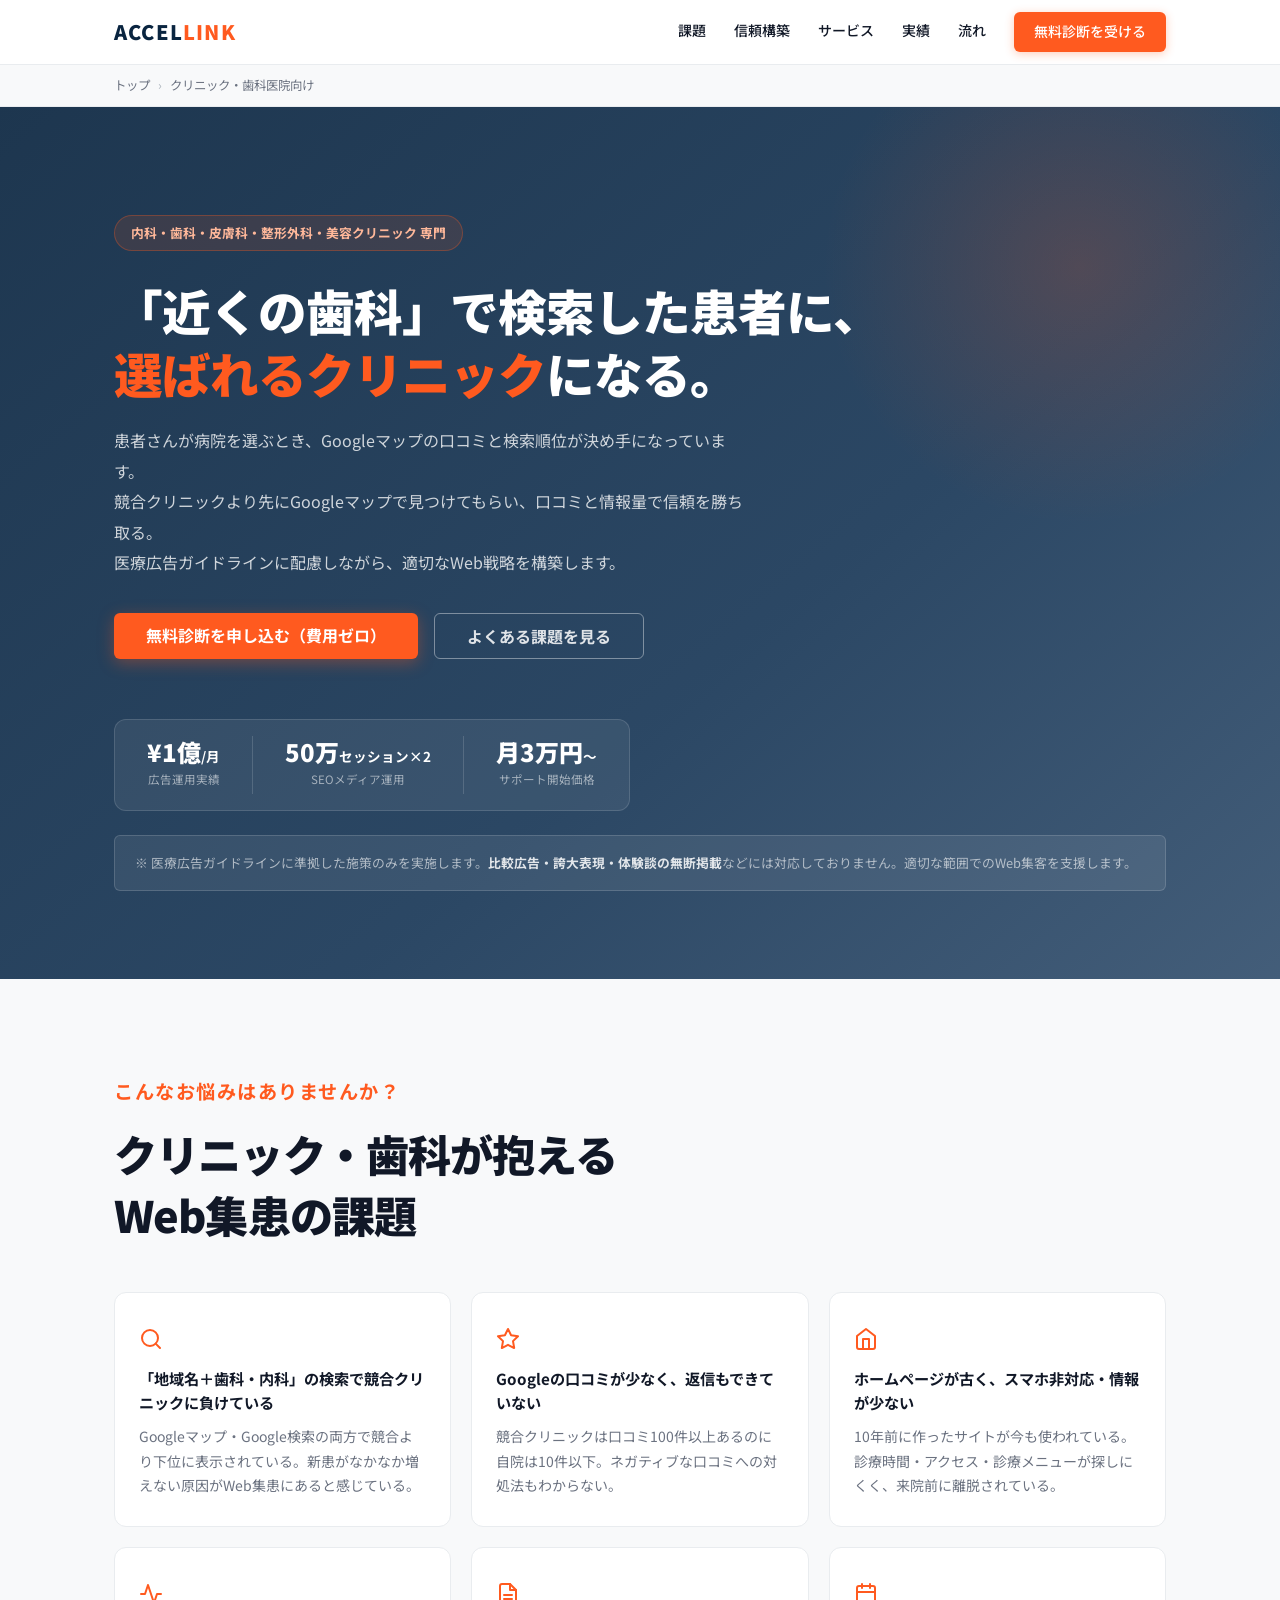
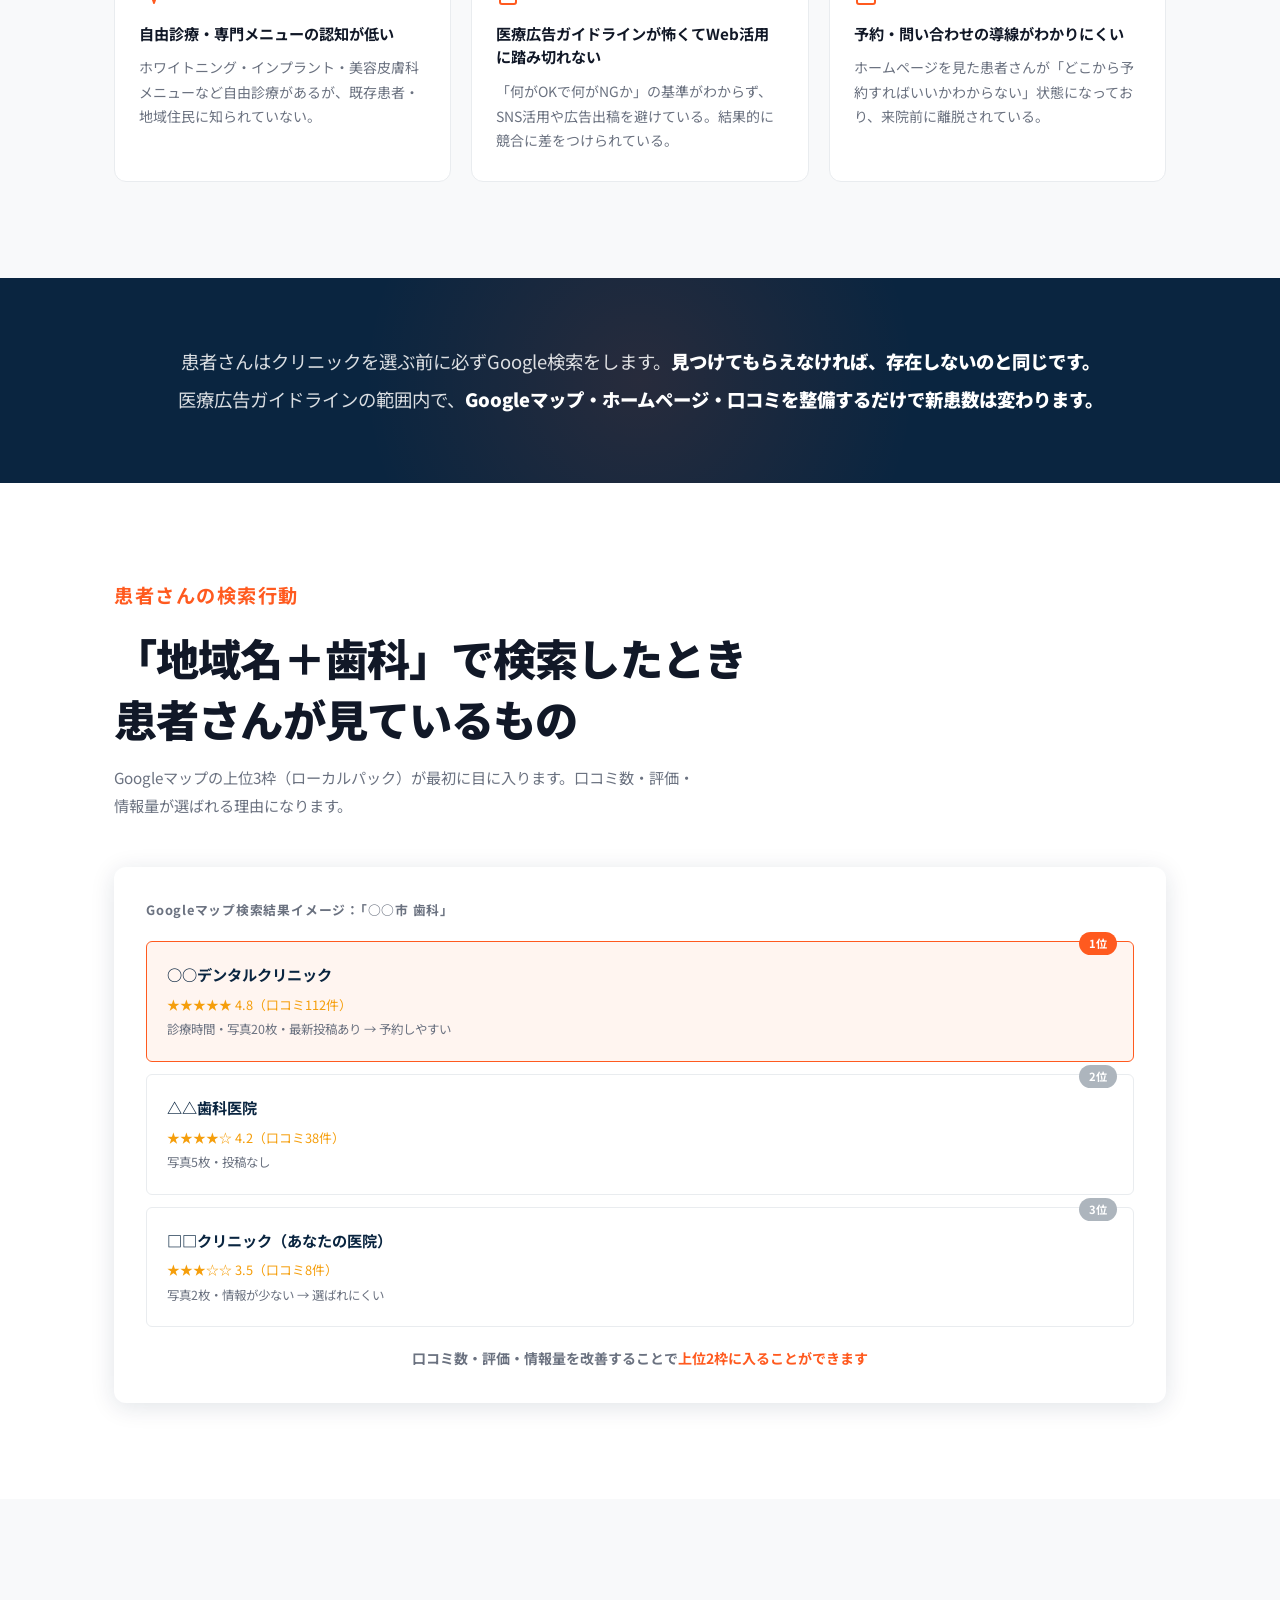
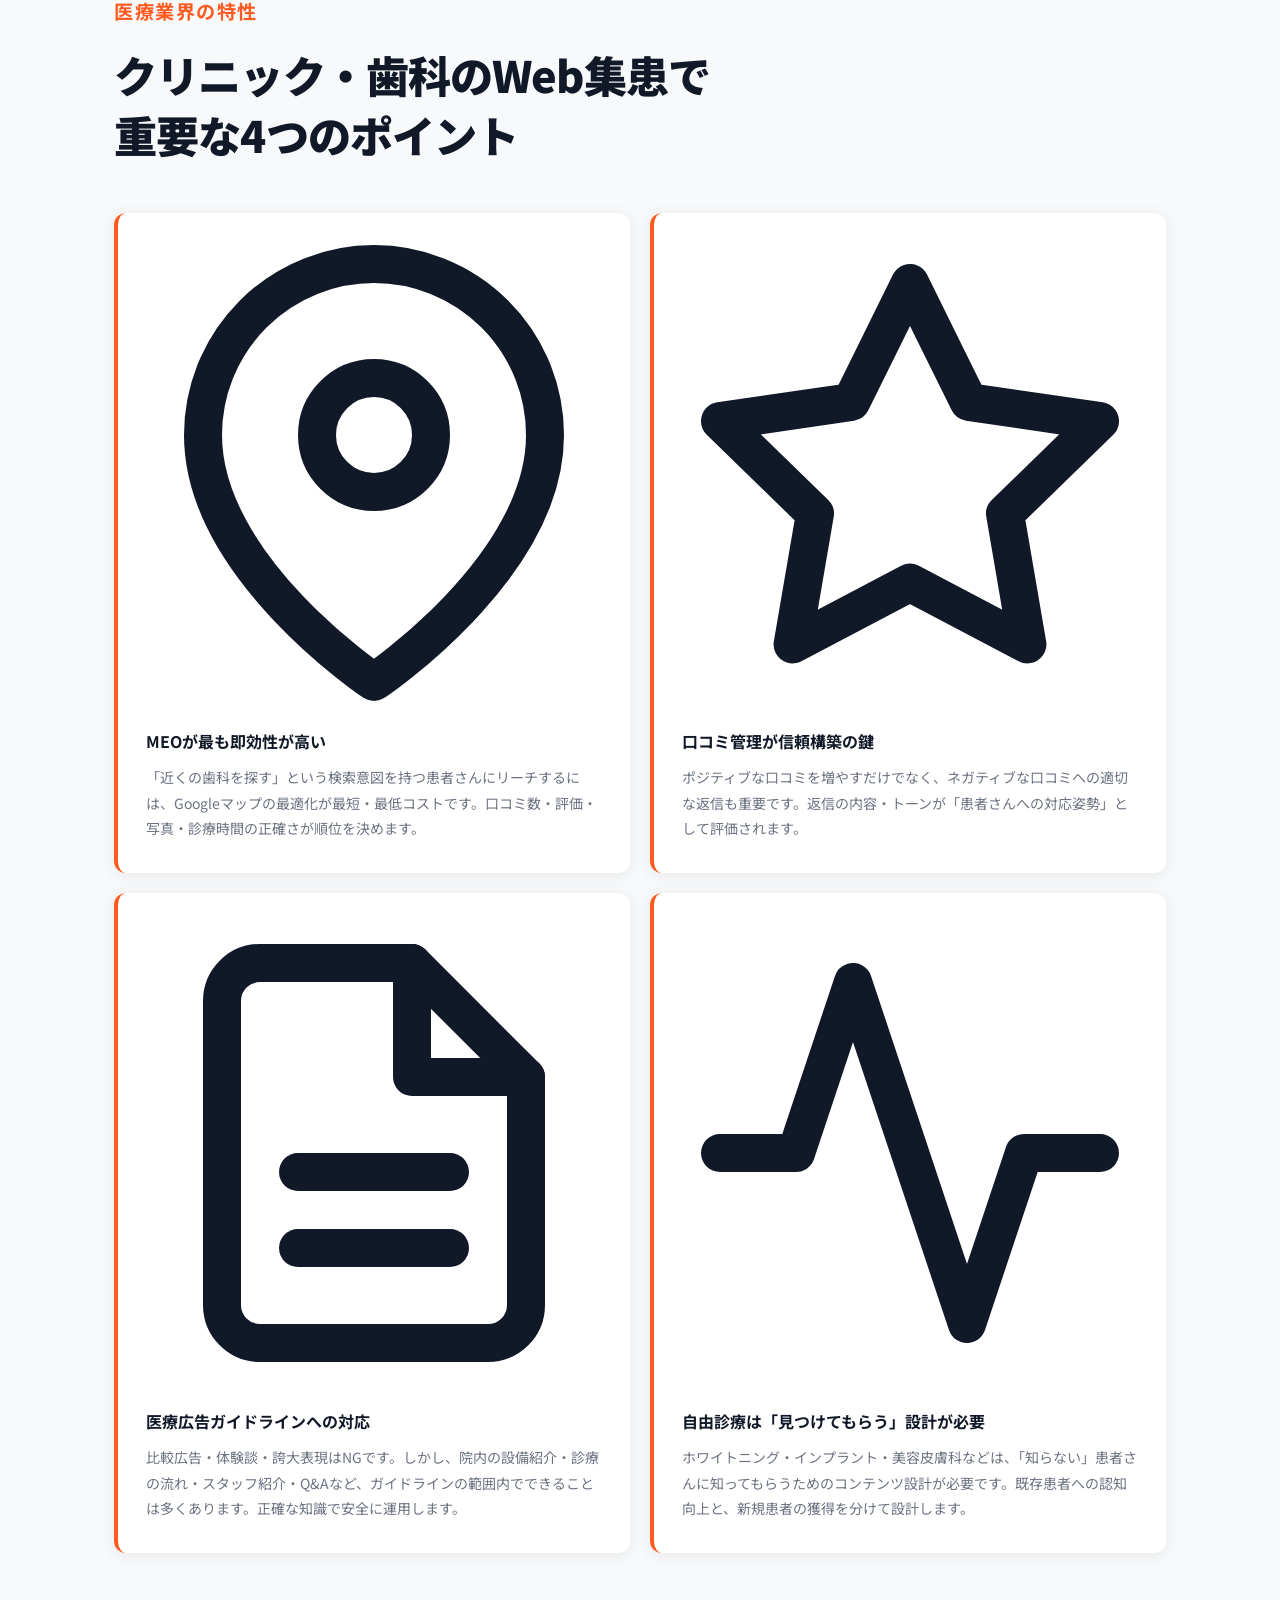
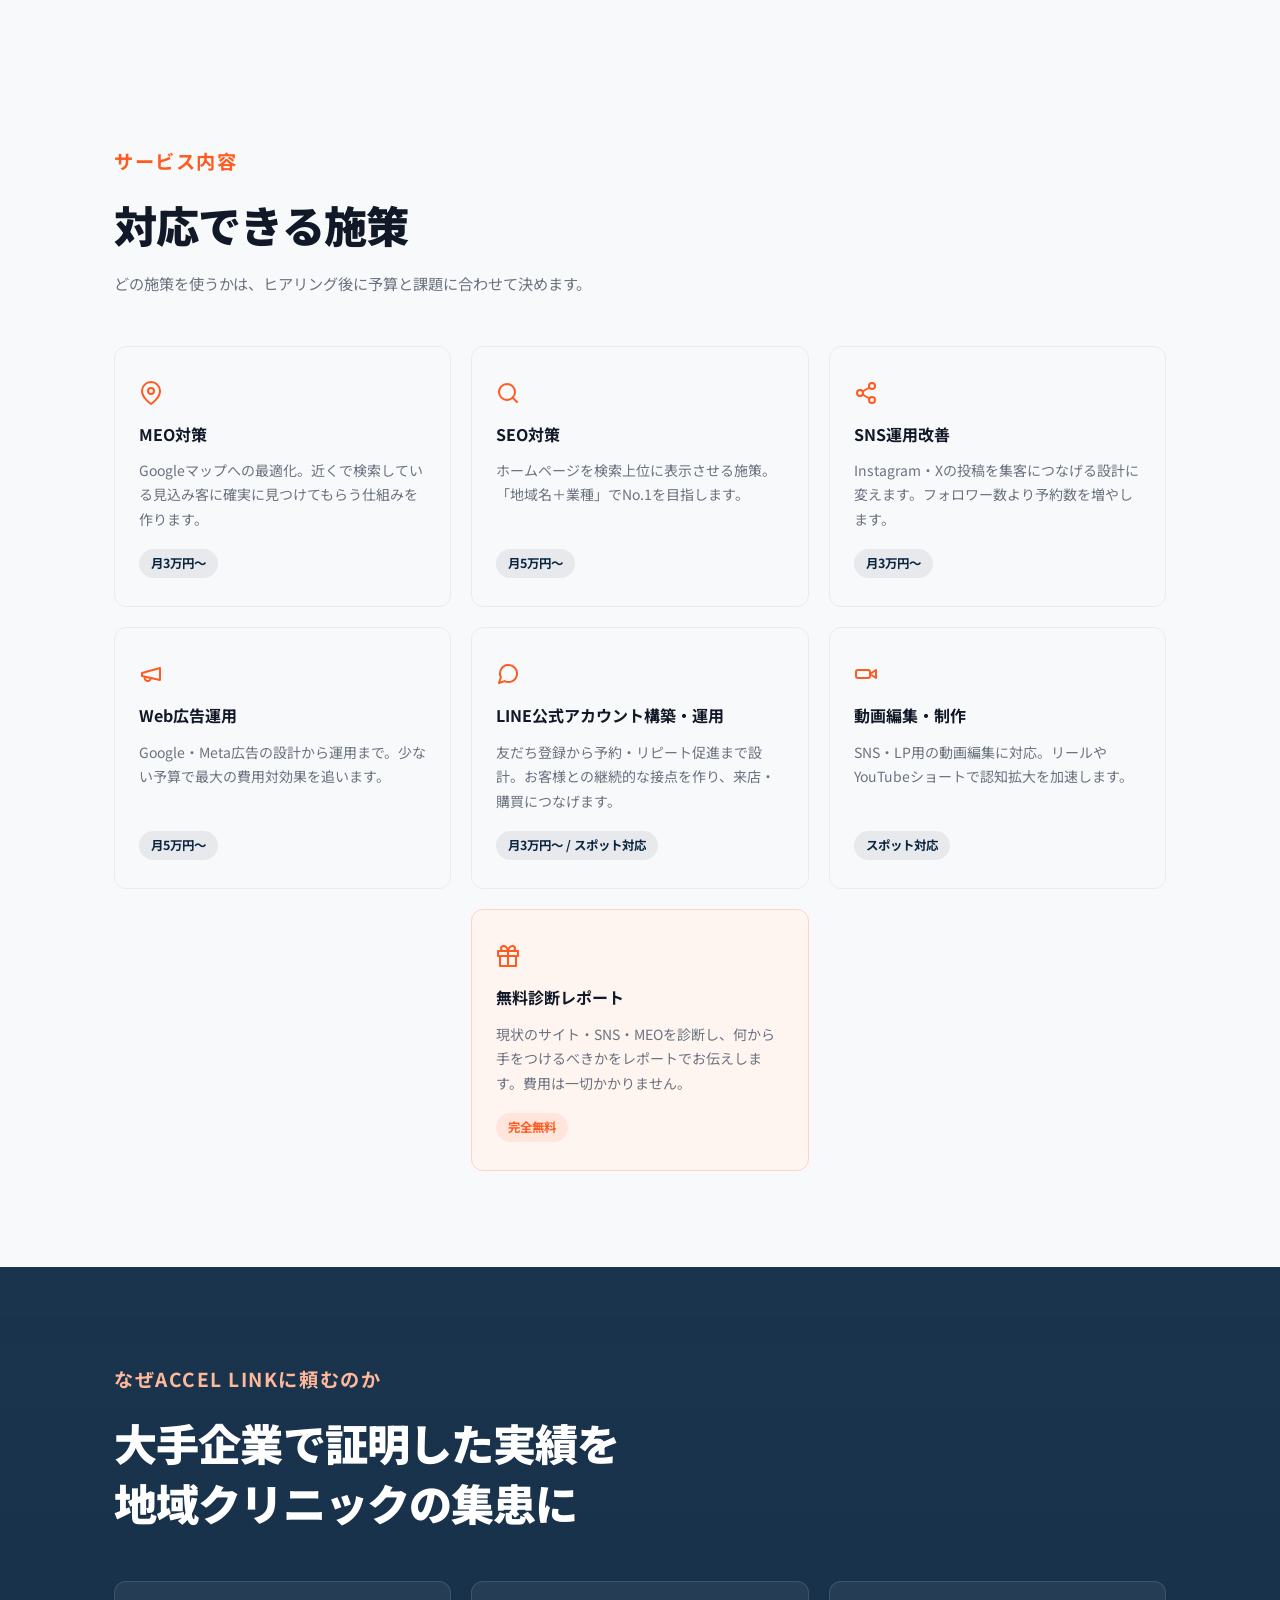
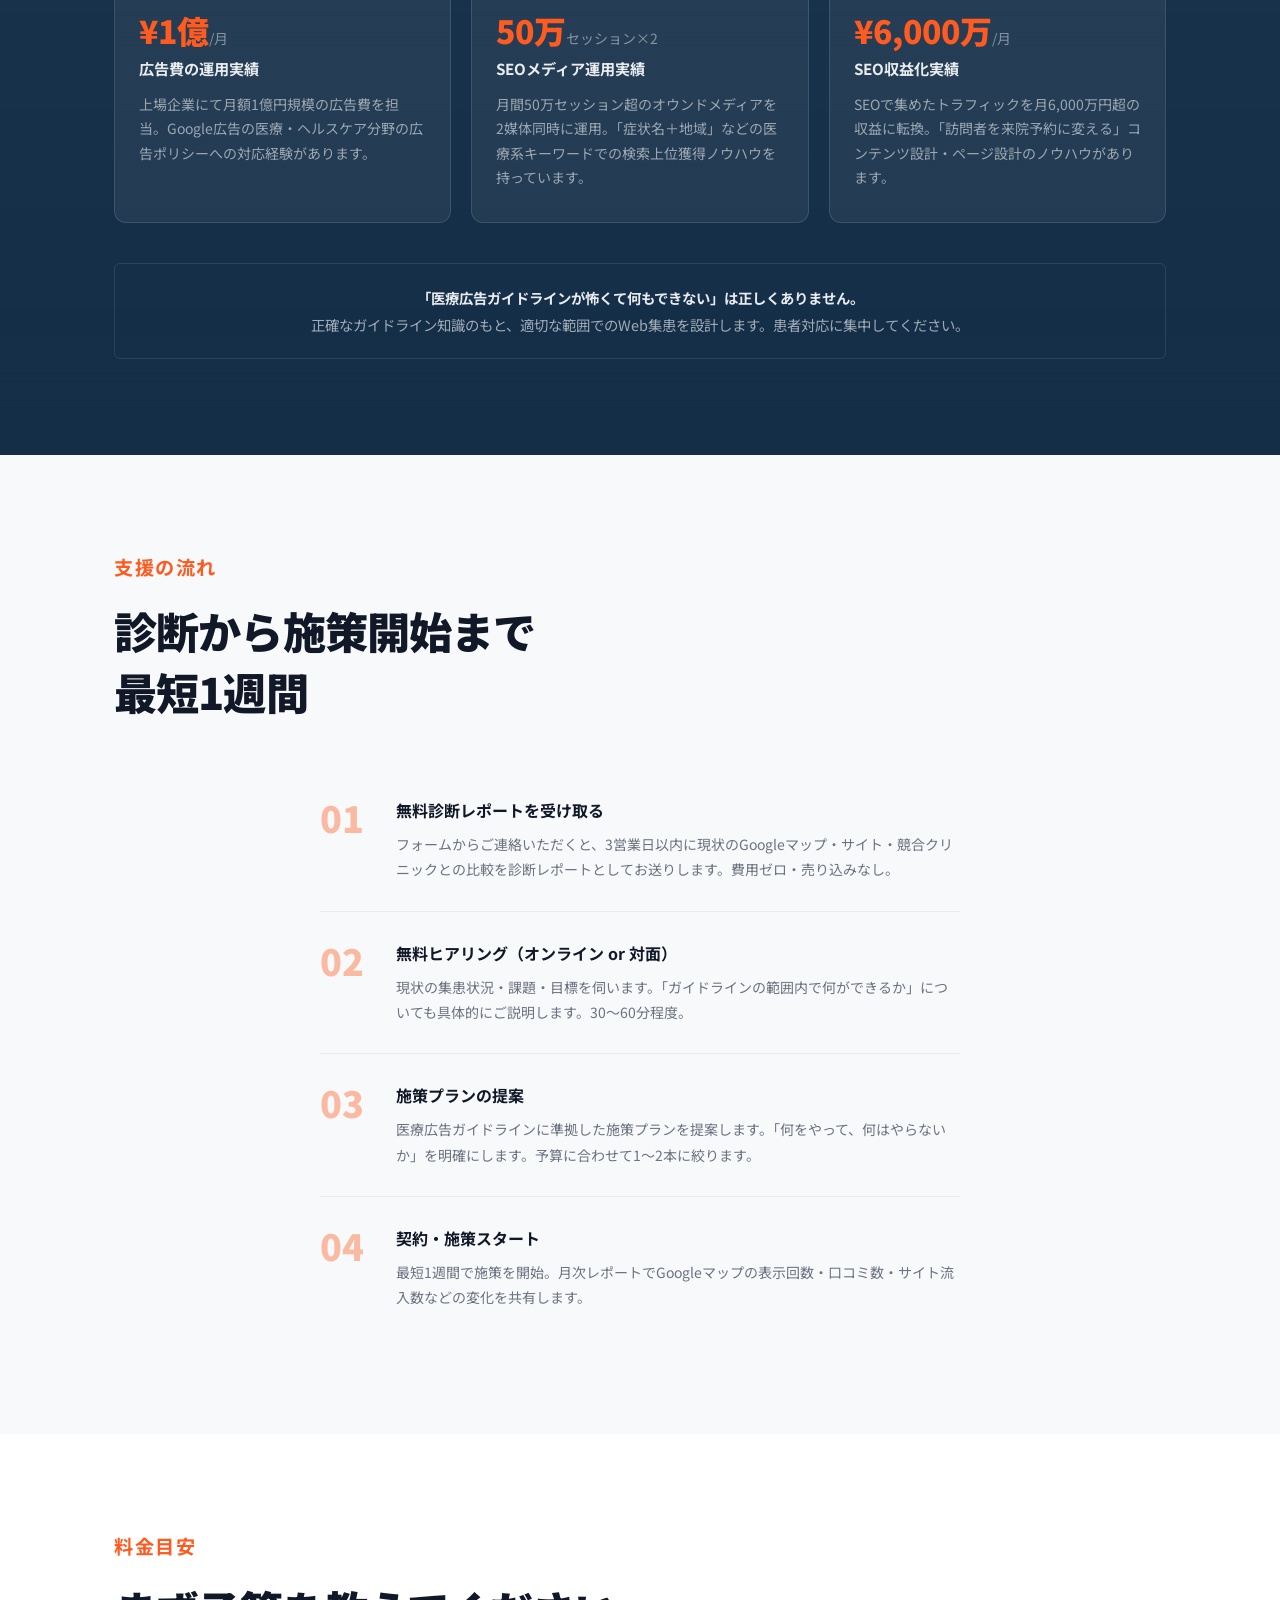
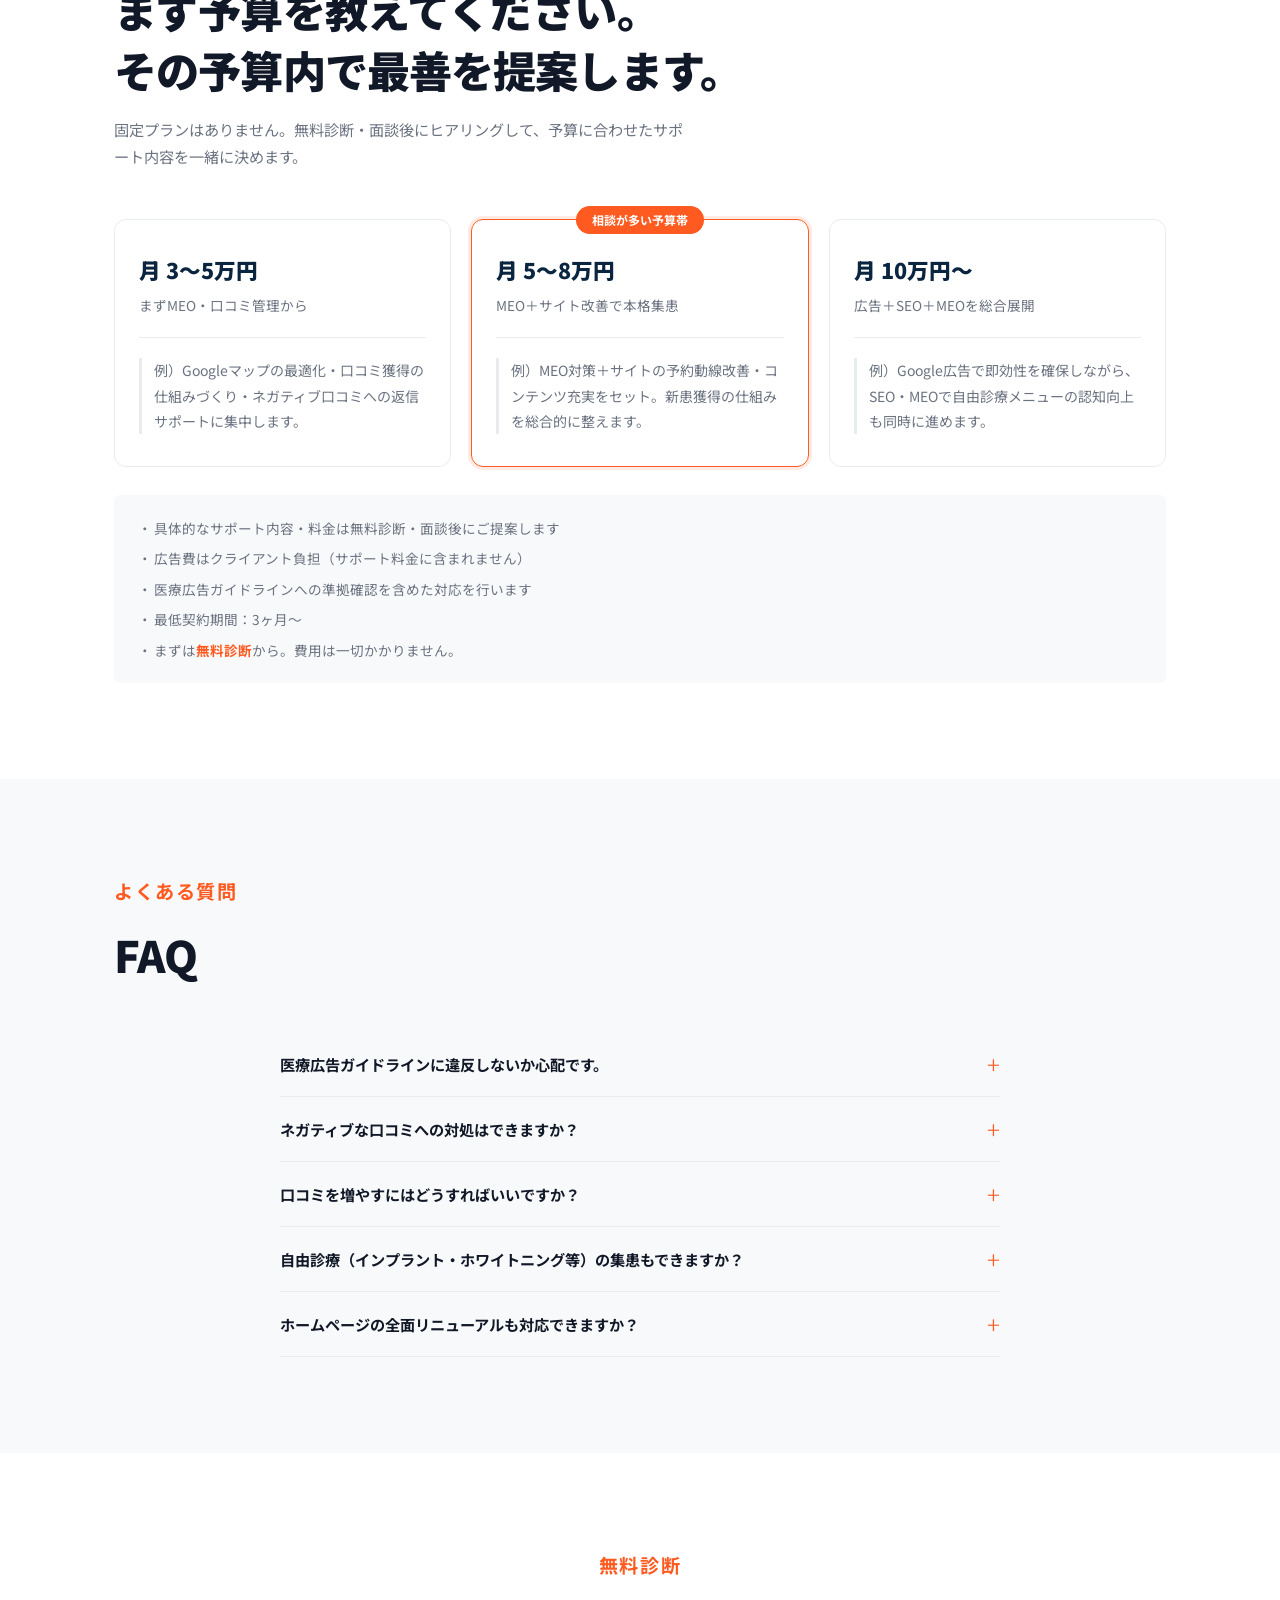
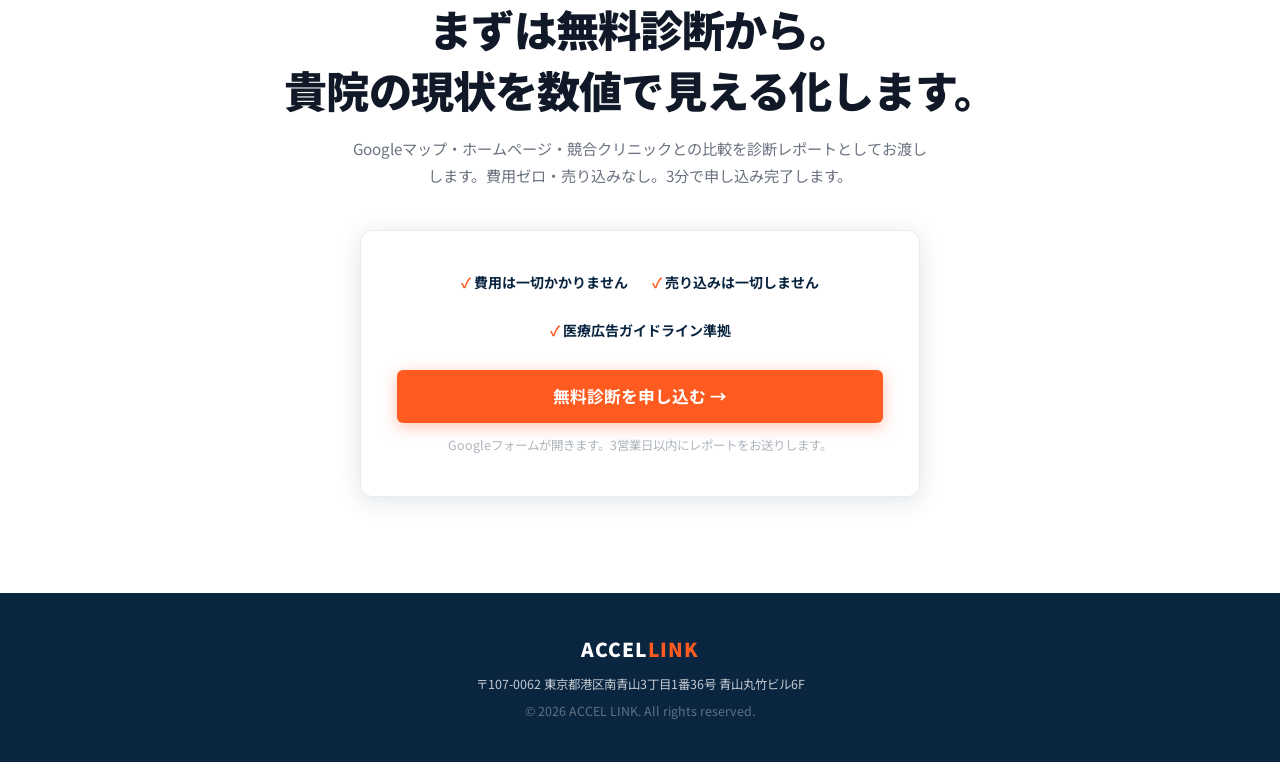
==== commit 81d06f78: "Apply SVG icons to all sub-pages and change dollar to yen icon - Replace all emoji icons with SVG ic" ====
--- a/clinic/index.html
+++ b/clinic/index.html
@@ -228,32 +228,32 @@
       <h2 class="section-title">クリニック・歯科が抱える<br>Web集患の課題</h2>
       <div class="grid grid--3">
         <div class="card card--problem">
-          <div class="card__icon">🔍</div>
+          <div class="card__icon"><svg xmlns="http://www.w3.org/2000/svg" viewBox="0 0 24 24" fill="none" stroke="currentColor" stroke-width="2" stroke-linecap="round" stroke-linejoin="round"><circle cx="11" cy="11" r="8"/><line x1="21" y1="21" x2="16.65" y2="16.65"/></svg></div>
           <h3>「地域名＋歯科・内科」の検索で競合クリニックに負けている</h3>
           <p>Googleマップ・Google検索の両方で競合より下位に表示されている。新患がなかなか増えない原因がWeb集患にあると感じている。</p>
         </div>
         <div class="card card--problem">
-          <div class="card__icon">⭐</div>
+          <div class="card__icon"><svg xmlns="http://www.w3.org/2000/svg" viewBox="0 0 24 24" fill="none" stroke="currentColor" stroke-width="2" stroke-linecap="round" stroke-linejoin="round"><polygon points="12 2 15.09 8.26 22 9.27 17 14.14 18.18 21.02 12 17.77 5.82 21.02 7 14.14 2 9.27 8.91 8.26 12 2"/></svg></div>
           <h3>Googleの口コミが少なく、返信もできていない</h3>
           <p>競合クリニックは口コミ100件以上あるのに自院は10件以下。ネガティブな口コミへの対処法もわからない。</p>
         </div>
         <div class="card card--problem">
-          <div class="card__icon">🏚️</div>
+          <div class="card__icon"><svg xmlns="http://www.w3.org/2000/svg" viewBox="0 0 24 24" fill="none" stroke="currentColor" stroke-width="2" stroke-linecap="round" stroke-linejoin="round"><path d="m3 9 9-7 9 7v11a2 2 0 0 1-2 2H5a2 2 0 0 1-2-2z"/><polyline points="9 22 9 12 15 12 15 22"/></svg></div>
           <h3>ホームページが古く、スマホ非対応・情報が少ない</h3>
           <p>10年前に作ったサイトが今も使われている。診療時間・アクセス・診療メニューが探しにくく、来院前に離脱されている。</p>
         </div>
         <div class="card card--problem">
-          <div class="card__icon">💊</div>
+          <div class="card__icon"><svg xmlns="http://www.w3.org/2000/svg" viewBox="0 0 24 24" fill="none" stroke="currentColor" stroke-width="2" stroke-linecap="round" stroke-linejoin="round"><polyline points="22 12 18 12 15 21 9 3 6 12 2 12"/></svg></div>
           <h3>自由診療・専門メニューの認知が低い</h3>
           <p>ホワイトニング・インプラント・美容皮膚科メニューなど自由診療があるが、既存患者・地域住民に知られていない。</p>
         </div>
         <div class="card card--problem">
-          <div class="card__icon">📋</div>
+          <div class="card__icon"><svg xmlns="http://www.w3.org/2000/svg" viewBox="0 0 24 24" fill="none" stroke="currentColor" stroke-width="2" stroke-linecap="round" stroke-linejoin="round"><path d="M14 2H6a2 2 0 0 0-2 2v16a2 2 0 0 0 2 2h12a2 2 0 0 0 2-2V8z"/><polyline points="14 2 14 8 20 8"/><line x1="16" y1="13" x2="8" y2="13"/><line x1="16" y1="17" x2="8" y2="17"/></svg></div>
           <h3>医療広告ガイドラインが怖くてWeb活用に踏み切れない</h3>
           <p>「何がOKで何がNGか」の基準がわからず、SNS活用や広告出稿を避けている。結果的に競合に差をつけられている。</p>
         </div>
         <div class="card card--problem">
-          <div class="card__icon">📅</div>
+          <div class="card__icon"><svg xmlns="http://www.w3.org/2000/svg" viewBox="0 0 24 24" fill="none" stroke="currentColor" stroke-width="2" stroke-linecap="round" stroke-linejoin="round"><rect x="3" y="4" width="18" height="18" rx="2" ry="2"/><line x1="16" y1="2" x2="16" y2="6"/><line x1="8" y1="2" x2="8" y2="6"/><line x1="3" y1="10" x2="21" y2="10"/></svg></div>
           <h3>予約・問い合わせの導線がわかりにくい</h3>
           <p>ホームページを見た患者さんが「どこから予約すればいいかわからない」状態になっており、来院前に離脱されている。</p>
         </div>
@@ -309,22 +309,22 @@
       <h2 class="section-title">クリニック・歯科のWeb集患で<br>重要な4つのポイント</h2>
       <div class="trust-grid">
         <div class="trust-card">
-          <div class="trust-card__icon">🗺️</div>
+          <div class="trust-card__icon"><svg xmlns="http://www.w3.org/2000/svg" viewBox="0 0 24 24" fill="none" stroke="currentColor" stroke-width="2" stroke-linecap="round" stroke-linejoin="round"><path d="M21 10c0 7-9 13-9 13s-9-6-9-13a9 9 0 0 1 18 0z"/><circle cx="12" cy="10" r="3"/></svg></div>
           <h3>MEOが最も即効性が高い</h3>
           <p>「近くの歯科を探す」という検索意図を持つ患者さんにリーチするには、Googleマップの最適化が最短・最低コストです。口コミ数・評価・写真・診療時間の正確さが順位を決めます。</p>
         </div>
         <div class="trust-card">
-          <div class="trust-card__icon">⭐</div>
+          <div class="trust-card__icon"><svg xmlns="http://www.w3.org/2000/svg" viewBox="0 0 24 24" fill="none" stroke="currentColor" stroke-width="2" stroke-linecap="round" stroke-linejoin="round"><polygon points="12 2 15.09 8.26 22 9.27 17 14.14 18.18 21.02 12 17.77 5.82 21.02 7 14.14 2 9.27 8.91 8.26 12 2"/></svg></div>
           <h3>口コミ管理が信頼構築の鍵</h3>
           <p>ポジティブな口コミを増やすだけでなく、ネガティブな口コミへの適切な返信も重要です。返信の内容・トーンが「患者さんへの対応姿勢」として評価されます。</p>
         </div>
         <div class="trust-card">
-          <div class="trust-card__icon">📋</div>
+          <div class="trust-card__icon"><svg xmlns="http://www.w3.org/2000/svg" viewBox="0 0 24 24" fill="none" stroke="currentColor" stroke-width="2" stroke-linecap="round" stroke-linejoin="round"><path d="M14 2H6a2 2 0 0 0-2 2v16a2 2 0 0 0 2 2h12a2 2 0 0 0 2-2V8z"/><polyline points="14 2 14 8 20 8"/><line x1="16" y1="13" x2="8" y2="13"/><line x1="16" y1="17" x2="8" y2="17"/></svg></div>
           <h3>医療広告ガイドラインへの対応</h3>
           <p>比較広告・体験談・誇大表現はNGです。しかし、院内の設備紹介・診療の流れ・スタッフ紹介・Q&Aなど、ガイドラインの範囲内でできることは多くあります。正確な知識で安全に運用します。</p>
         </div>
         <div class="trust-card">
-          <div class="trust-card__icon">💊</div>
+          <div class="trust-card__icon"><svg xmlns="http://www.w3.org/2000/svg" viewBox="0 0 24 24" fill="none" stroke="currentColor" stroke-width="2" stroke-linecap="round" stroke-linejoin="round"><polyline points="22 12 18 12 15 21 9 3 6 12 2 12"/></svg></div>
           <h3>自由診療は「見つけてもらう」設計が必要</h3>
           <p>ホワイトニング・インプラント・美容皮膚科などは、「知らない」患者さんに知ってもらうためのコンテンツ設計が必要です。既存患者への認知向上と、新規患者の獲得を分けて設計します。</p>
         </div>
@@ -340,43 +340,43 @@
       <p class="section-sub">どの施策を使うかは、ヒアリング後に予算と課題に合わせて決めます。</p>
       <div class="grid grid--3 grid--services">
         <div class="card card--service">
-          <div class="card__icon">🗺️</div>
+          <div class="service-icon"><svg xmlns="http://www.w3.org/2000/svg" viewBox="0 0 24 24" fill="none" stroke="currentColor" stroke-width="2" stroke-linecap="round" stroke-linejoin="round"><path d="M21 10c0 7-9 13-9 13s-9-6-9-13a9 9 0 0 1 18 0z"/><circle cx="12" cy="10" r="3"/></svg></div>
           <h3>MEO対策</h3>
           <p>Googleマップへの最適化。近くで検索している見込み客に確実に見つけてもらう仕組みを作ります。</p>
           <div class="card__tag">月3万円〜</div>
         </div>
         <div class="card card--service">
-          <div class="card__icon">🔍</div>
+          <div class="service-icon"><svg xmlns="http://www.w3.org/2000/svg" viewBox="0 0 24 24" fill="none" stroke="currentColor" stroke-width="2" stroke-linecap="round" stroke-linejoin="round"><circle cx="11" cy="11" r="8"/><line x1="21" y1="21" x2="16.65" y2="16.65"/></svg></div>
           <h3>SEO対策</h3>
           <p>ホームページを検索上位に表示させる施策。「地域名＋業種」でNo.1を目指します。</p>
           <div class="card__tag">月5万円〜</div>
         </div>
         <div class="card card--service">
-          <div class="card__icon">📲</div>
+          <div class="service-icon"><svg xmlns="http://www.w3.org/2000/svg" viewBox="0 0 24 24" fill="none" stroke="currentColor" stroke-width="2" stroke-linecap="round" stroke-linejoin="round"><circle cx="18" cy="5" r="3"/><circle cx="6" cy="12" r="3"/><circle cx="18" cy="19" r="3"/><line x1="8.59" y1="13.51" x2="15.42" y2="17.49"/><line x1="15.41" y1="6.51" x2="8.59" y2="10.49"/></svg></div>
           <h3>SNS運用改善</h3>
           <p>Instagram・Xの投稿を集客につなげる設計に変えます。フォロワー数より予約数を増やします。</p>
           <div class="card__tag">月3万円〜</div>
         </div>
         <div class="card card--service">
-          <div class="card__icon">📢</div>
+          <div class="service-icon"><svg xmlns="http://www.w3.org/2000/svg" viewBox="0 0 24 24" fill="none" stroke="currentColor" stroke-width="2" stroke-linecap="round" stroke-linejoin="round"><path d="m3 11 18-5v12L3 14v-3z"/><path d="M11.6 16.8a3 3 0 1 1-5.8-1.6"/></svg></div>
           <h3>Web広告運用</h3>
           <p>Google・Meta広告の設計から運用まで。少ない予算で最大の費用対効果を追います。</p>
           <div class="card__tag">月5万円〜</div>
         </div>
         <div class="card card--service">
-          <div class="card__icon">💬</div>
+          <div class="service-icon"><svg xmlns="http://www.w3.org/2000/svg" viewBox="0 0 24 24" fill="none" stroke="currentColor" stroke-width="2" stroke-linecap="round" stroke-linejoin="round"><path d="m3 21 1.9-5.7a8.5 8.5 0 1 1 3.8 3.8z"/></svg></div>
           <h3>LINE公式アカウント構築・運用</h3>
           <p>友だち登録から予約・リピート促進まで設計。お客様との継続的な接点を作り、来店・購買につなげます。</p>
           <div class="card__tag">月3万円〜 / スポット対応</div>
         </div>
         <div class="card card--service">
-          <div class="card__icon">🎬</div>
+          <div class="service-icon"><svg xmlns="http://www.w3.org/2000/svg" viewBox="0 0 24 24" fill="none" stroke="currentColor" stroke-width="2" stroke-linecap="round" stroke-linejoin="round"><path d="m22 8-6 4 6 4V8z"/><rect x="2" y="8" width="14" height="8" rx="2" ry="2"/></svg></div>
           <h3>動画編集・制作</h3>
           <p>SNS・LP用の動画編集に対応。リールやYouTubeショートで認知拡大を加速します。</p>
           <div class="card__tag">スポット対応</div>
         </div>
         <div class="card card--service card--service-free">
-          <div class="card__icon">🎁</div>
+          <div class="service-icon"><svg xmlns="http://www.w3.org/2000/svg" viewBox="0 0 24 24" fill="none" stroke="currentColor" stroke-width="2" stroke-linecap="round" stroke-linejoin="round"><polyline points="20 12 20 22 4 22 4 12"/><rect x="2" y="7" width="20" height="5"/><line x1="12" y1="22" x2="12" y2="7"/><path d="M12 7H7.5a2.5 2.5 0 0 1 0-5C11 2 12 7 12 7z"/><path d="M12 7h4.5a2.5 2.5 0 0 0 0-5C13 2 12 7 12 7z"/></svg></div>
           <h3>無料診断レポート</h3>
           <p>現状のサイト・SNS・MEOを診断し、何から手をつけるべきかをレポートでお伝えします。費用は一切かかりません。</p>
           <div class="card__tag card__tag--free">完全無料</div>
--- a/style.css
+++ b/style.css
@@ -309,6 +309,11 @@
   margin-bottom: 14px;
   line-height: 1;
 }
+.card__icon svg {
+  width: 1.5rem;
+  height: 1.5rem;
+  color: var(--accent);
+}
 .card--problem h3 {
   font-size: .95rem;
   font-weight: 700;
@@ -376,6 +381,16 @@
 .card--service-free {
   background: #FFF5F0;
   border-color: #FFD4C0;
+}
+.service-icon {
+  font-size: 2rem;
+  margin-bottom: 14px;
+  line-height: 1;
+}
+.service-icon svg {
+  width: 1.5rem;
+  height: 1.5rem;
+  color: var(--accent);
 }
 .card--service h3 {
   font-size: 1rem;
@@ -836,6 +851,73 @@
   position: absolute;
   inset: 0;
   z-index: 2;
+}
+
+/* Industry card background photos */
+.industry-card--seitai,
+.industry-card--salon,
+.industry-card--clinic,
+.industry-card--construction {
+  border: none;
+  background-size: cover;
+  background-position: center;
+  background-repeat: no-repeat;
+}
+.industry-card--seitai {
+  background-image: url('https://images.unsplash.com/photo-1544161515-4ab6ce6db874?w=800&q=80');
+}
+.industry-card--salon {
+  background-image: url('https://images.unsplash.com/photo-1560066984-138dadb4c035?w=800&q=80');
+}
+.industry-card--clinic {
+  background-image: url('https://images.unsplash.com/photo-1519494026892-80bbd2d6fd0d?w=800&q=80');
+}
+.industry-card--construction {
+  background-image: url('https://images.unsplash.com/photo-1504307651254-35680f356dfd?w=800&q=80');
+}
+.industry-card--seitai::before,
+.industry-card--salon::before,
+.industry-card--clinic::before,
+.industry-card--construction::before {
+  content: '';
+  position: absolute;
+  inset: 0;
+  background: linear-gradient(to bottom, rgba(10,37,64,.50) 0%, rgba(10,37,64,.80) 100%);
+  z-index: 0;
+  border-radius: inherit;
+}
+.industry-card--seitai .industry-card__inner,
+.industry-card--salon .industry-card__inner,
+.industry-card--clinic .industry-card__inner,
+.industry-card--construction .industry-card__inner {
+  position: relative;
+  z-index: 1;
+}
+.industry-card--seitai .industry-card__name,
+.industry-card--salon .industry-card__name,
+.industry-card--clinic .industry-card__name,
+.industry-card--construction .industry-card__name {
+  color: var(--white);
+}
+.industry-card--seitai .industry-card__pain,
+.industry-card--salon .industry-card__pain,
+.industry-card--clinic .industry-card__pain,
+.industry-card--construction .industry-card__pain {
+  color: rgba(255,255,255,.75);
+  border-left-color: rgba(255,255,255,.3);
+}
+.industry-card--seitai .industry-card__points li,
+.industry-card--salon .industry-card__points li,
+.industry-card--clinic .industry-card__points li,
+.industry-card--construction .industry-card__points li {
+  color: rgba(255,255,255,.85);
+  border-bottom-color: rgba(255,255,255,.15);
+}
+.industry-card--seitai .industry-card__cta,
+.industry-card--salon .industry-card__cta,
+.industry-card--clinic .industry-card__cta,
+.industry-card--construction .industry-card__cta {
+  color: #FFB896;
 }
 
 /* ============================================================
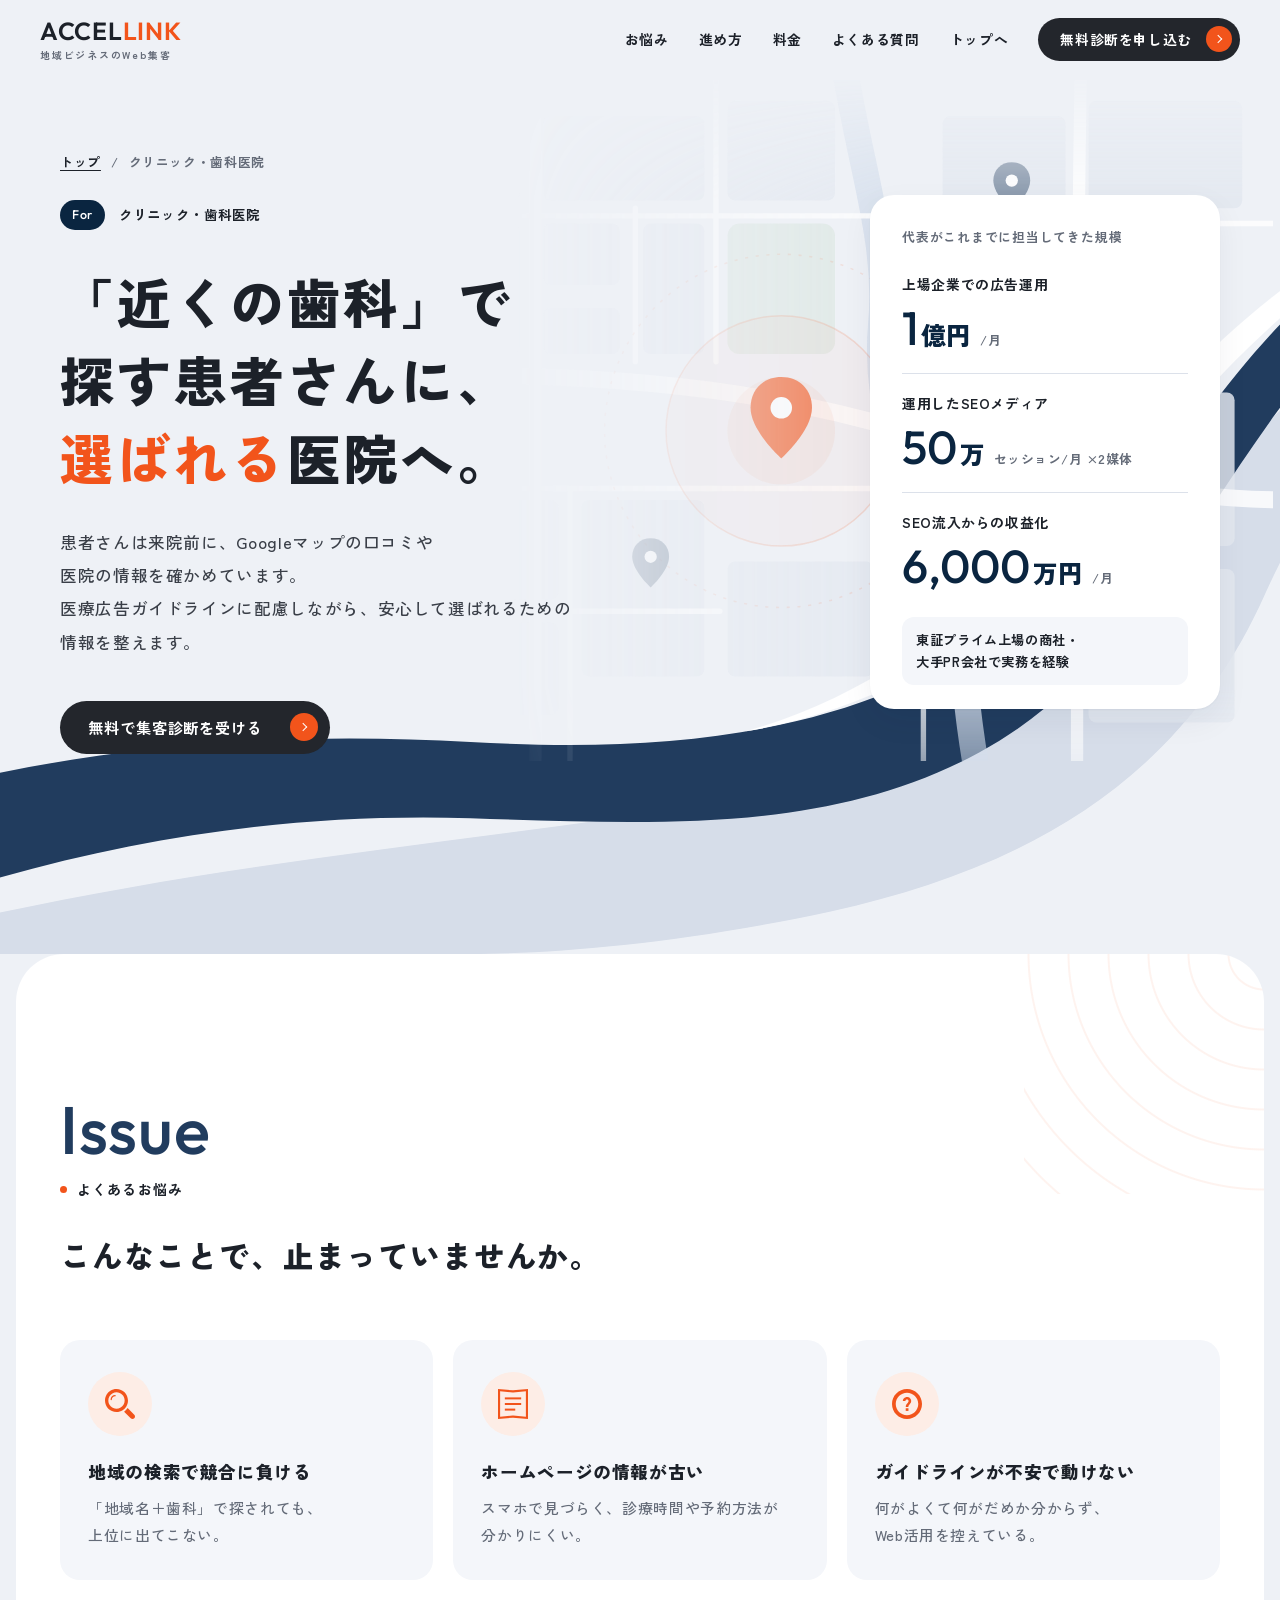
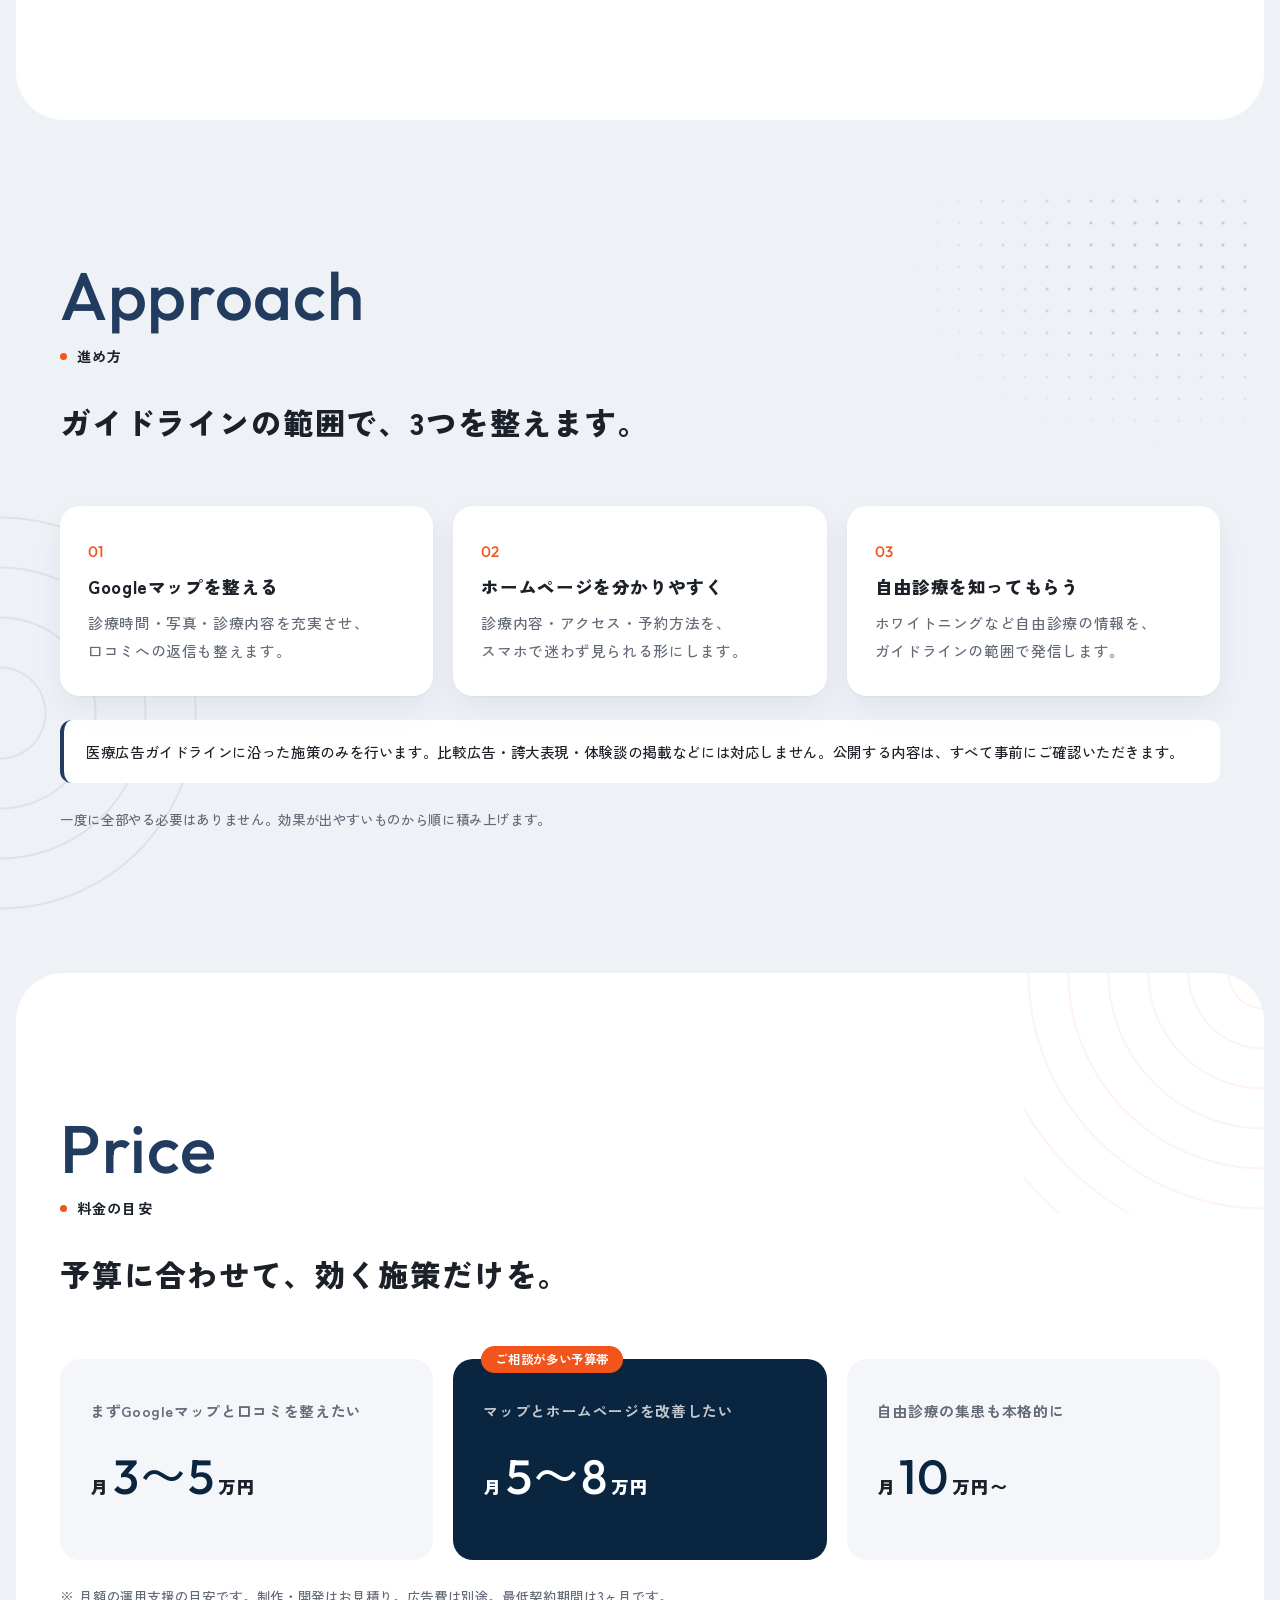
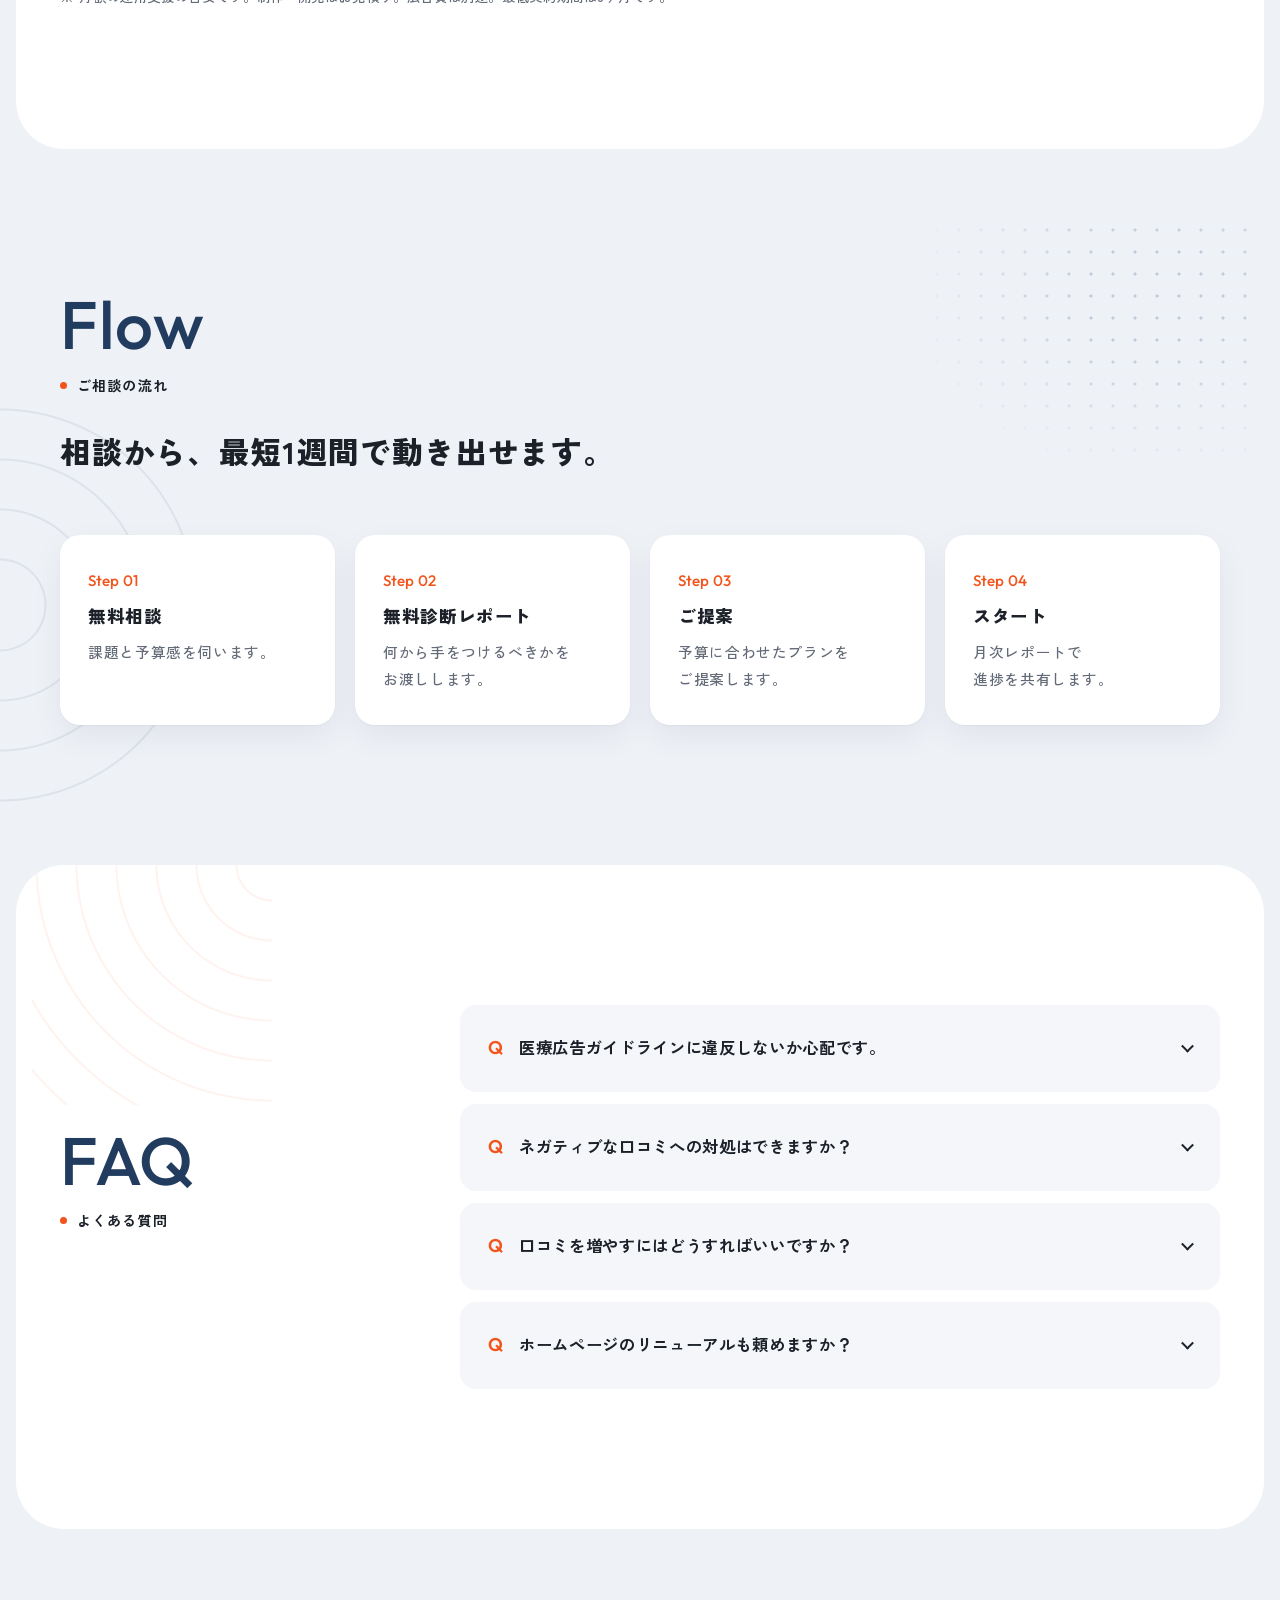
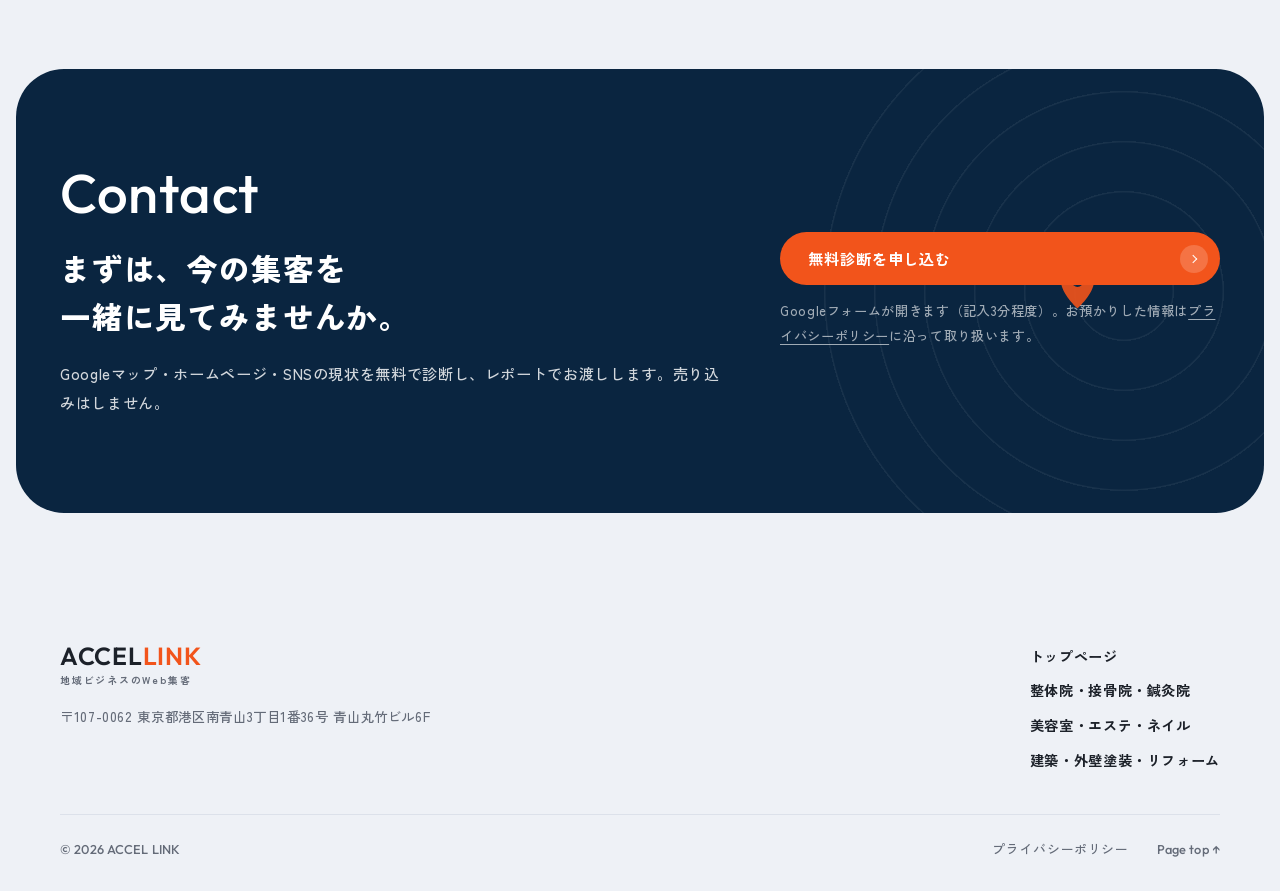
==== commit 88b1f94e: "業界ページを新デザインに刷新、スマホ表示を最適化し背景モチーフを追加 - 整体・サロン・クリニック・建築の4ページをトップと同じデザインで作り直し（根拠のない数値は削除） - スマホ: 実績の3列化、" ====
--- a/clinic/index.html
+++ b/clinic/index.html
@@ -3,552 +3,228 @@
 <head>
   <meta charset="UTF-8">
   <meta name="viewport" content="width=device-width, initial-scale=1.0">
-  <title>クリニック・歯科医院のWeb集客 | ACCEL LINK</title>
-  <meta name="description" content="地域検索で競合に負けているクリニック・歯科医院向け。MEO・SEO・口コミ管理で新患を安定獲得。自由診療の認知向上もサポート。無料診断実施中。">
-  <meta property="og:title" content="クリニック・歯科医院のWeb集客 | ACCEL LINK">
-  <meta property="og:description" content="地域検索で選ばれるクリニックのWeb戦略。MEO・SEO・口コミ管理で新患を安定獲得。無料診断実施中。">
+  <title>クリニック・歯科医院のWeb集患 | ACCEL LINK</title>
+  <meta name="description" content="地域の検索で選ばれたいクリニック・歯科医院向け。医療広告ガイドラインに配慮しながら、Googleマップ（MEO）・ホームページ・口コミ対応を整え、患者さんに安心して選ばれる情報をつくります。月3万円〜、まずは無料診断から。">
+  <link rel="canonical" href="https://accellink.github.io/clinic/">
+  <meta property="og:title" content="クリニック・歯科医院のWeb集患 | ACCEL LINK">
+  <meta property="og:description" content="地域の検索で選ばれたいクリニック・歯科医院向け。医療広告ガイドラインに配慮しながら、Googleマップ（MEO）・ホームページ・口コミ対応を整え、患者さんに安心して選ばれる情報をつくります。月3万円〜、まずは無料診断から。">
   <meta property="og:type" content="website">
+  <meta property="og:url" content="https://accellink.github.io/clinic/">
+  <meta property="og:image" content="https://accellink.github.io/ogp.png">
+  <meta property="og:image:width" content="1200">
+  <meta property="og:image:height" content="630">
+  <meta property="og:site_name" content="ACCEL LINK">
+  <meta name="twitter:card" content="summary_large_image">
+  <meta name="twitter:image" content="https://accellink.github.io/ogp.png">
   <link rel="icon" type="image/png" href="../favicon.png">
   <link rel="apple-touch-icon" href="../favicon.png">
   <link rel="preconnect" href="https://fonts.googleapis.com">
   <link rel="preconnect" href="https://fonts.gstatic.com" crossorigin>
-  <link href="https://fonts.googleapis.com/css2?family=Noto+Sans+JP:wght@400;500;700;900&display=swap" rel="stylesheet">
-  <link rel="stylesheet" href="../style.css">
-  <style>
-    .breadcrumb {
-      background: var(--gray-50);
-      border-bottom: 1px solid var(--gray-200);
-      padding: 10px 0;
-    }
-    .breadcrumb__inner {
-      display: flex;
-      align-items: center;
-      gap: 8px;
-      font-size: .78rem;
-      color: var(--gray-600);
-    }
-    .breadcrumb__inner a { color: var(--gray-600); }
-    .breadcrumb__inner a:hover { color: var(--accent); }
-    .breadcrumb__sep { color: var(--gray-400); }
-
-    .industry-badge {
-      display: inline-flex;
-      align-items: center;
-      gap: 8px;
-      background: rgba(255,90,31,.12);
-      border: 1px solid rgba(255,90,31,.3);
-      color: #ffb89a;
-      font-size: .8rem;
-      font-weight: 700;
-      padding: 6px 16px;
-      border-radius: 20px;
-      margin-bottom: 28px;
-    }
-
-    .compliance-note {
-      background: rgba(255,255,255,.08);
-      border: 1px solid rgba(255,255,255,.15);
-      border-radius: var(--radius-sm);
-      padding: 16px 20px;
-      font-size: .8rem;
-      color: rgba(255,255,255,.6);
-      margin-top: 24px;
-      line-height: 1.7;
-    }
-    .compliance-note strong { color: rgba(255,255,255,.85); }
-
-    .trust-grid {
-      display: grid;
-      grid-template-columns: repeat(2, 1fr);
-      gap: 20px;
-      margin-top: 48px;
-    }
-    .trust-card {
-      background: var(--white);
-      border-radius: var(--radius);
-      padding: 32px 28px;
-      border-left: 4px solid var(--accent);
-      box-shadow: var(--shadow);
-    }
-    .trust-card__icon { font-size: 2rem; margin-bottom: 14px; }
-    .trust-card h3 {
-      font-size: 1rem;
-      font-weight: 700;
-      margin-bottom: 10px;
-    }
-    .trust-card p {
-      font-size: .875rem;
-      color: var(--gray-600);
-      line-height: 1.8;
-    }
-
-    .search-preview {
-      background: var(--white);
-      border-radius: var(--radius);
-      box-shadow: var(--shadow-md);
-      padding: 32px;
-      margin-top: 48px;
-    }
-    .search-preview__title {
-      font-size: .8rem;
-      font-weight: 700;
-      color: var(--gray-600);
-      letter-spacing: .06em;
-      margin-bottom: 20px;
-    }
-    .search-result {
-      border: 1px solid var(--gray-200);
-      border-radius: var(--radius-sm);
-      padding: 20px;
-      margin-bottom: 12px;
-      position: relative;
-    }
-    .search-result--top {
-      border-color: var(--accent);
-      background: #FFF5F0;
-    }
-    .search-result__rank {
-      position: absolute;
-      top: -10px;
-      right: 16px;
-      background: var(--accent);
-      color: var(--white);
-      font-size: .7rem;
-      font-weight: 700;
-      padding: 2px 10px;
-      border-radius: 20px;
-    }
-    .search-result__rank--gray {
-      background: var(--gray-400);
-    }
-    .search-result__name {
-      font-size: .95rem;
-      font-weight: 700;
-      color: var(--primary);
-      margin-bottom: 6px;
-    }
-    .search-result__stars {
-      font-size: .8rem;
-      color: #f59e0b;
-      margin-bottom: 4px;
-    }
-    .search-result__meta {
-      font-size: .78rem;
-      color: var(--gray-600);
-    }
-    .search-preview__label {
-      text-align: center;
-      font-size: .875rem;
-      font-weight: 700;
-      color: var(--gray-600);
-      margin-top: 20px;
-    }
-    .search-preview__label span { color: var(--accent); }
-
-    @media (max-width: 768px) {
-      .trust-grid { grid-template-columns: 1fr; }
-    }
-  </style>
+  <link href="https://fonts.googleapis.com/css2?family=Zen+Kaku+Gothic+New:wght@400;500;700;900&family=Outfit:wght@400;500;600&display=swap" rel="stylesheet">
+  <link rel="stylesheet" href="../top.css?v=20261103q">
+  <script type="application/ld+json">{"@context":"https://schema.org","@type":"BreadcrumbList","itemListElement":[{"@type":"ListItem","position":1,"name":"トップ","item":"https://accellink.github.io/"},{"@type":"ListItem","position":2,"name":"クリニック・歯科医院","item":"https://accellink.github.io/clinic/"}]}</script>
+  <script src="../analytics.js?v=20261103q"></script>
 </head>
 <body>
 
   <!-- ========== HEADER ========== -->
-  <header class="header">
-    <div class="container">
-      <a href="../index.html" class="logo">ACCEL<span>LINK</span></a>
-      <nav class="nav" id="nav">
-        <a href="#problems">課題</a>
-        <a href="#trust">信頼構築</a>
-        <a href="#services">サービス</a>
-        <a href="#results">実績</a>
-        <a href="#flow">流れ</a>
-        <a href="#contact" class="nav-cta">無料診断を受ける</a>
-      </nav>
-      <button class="hamburger" id="hamburger" aria-label="メニュー">
-        <span></span><span></span><span></span>
-      </button>
-    </div>
+  <header class="header" id="header">
+    <a href="../" class="logo" aria-label="ACCEL LINK トップへ">
+      <span class="logo__main">ACCEL<span>LINK</span></span>
+      <span class="logo__sub">地域ビジネスのWeb集客</span>
+    </a>
+    <nav class="nav" id="nav" aria-label="メインメニュー">
+      <a href="#issue">お悩み</a>
+      <a href="#approach">進め方</a>
+      <a href="#price">料金</a>
+      <a href="#faq">よくある質問</a>
+      <a href="../">トップへ</a>
+      <a href="https://forms.gle/tFz5SyBMukdLWGup6" target="_blank" rel="noopener noreferrer" class="nav__cta">無料診断を申し込む<i class="arrow" aria-hidden="true"></i></a>
+    </nav>
+    <button class="menu-btn" id="hamburger" aria-label="メニューを開く" aria-controls="nav" aria-expanded="false">
+      <span></span><span></span>
+    </button>
   </header>
 
-  <!-- ========== BREADCRUMB ========== -->
-  <div class="breadcrumb">
-    <div class="container">
-      <div class="breadcrumb__inner">
-        <a href="../index.html">トップ</a>
-        <span class="breadcrumb__sep">›</span>
-        <span>クリニック・歯科医院向け</span>
-      </div>
-    </div>
-  </div>
+  <main>
 
   <!-- ========== HERO ========== -->
-  <section class="hero">
-    <div class="container hero-inner">
-      <div class="industry-badge">内科・歯科・皮膚科・整形外科・美容クリニック 専門</div>
-      <h1 class="hero-title">
-        「近くの歯科」で検索した患者に、<br>
-        <em>選ばれるクリニック</em>になる。
-      </h1>
-      <p class="hero-sub">
-        患者さんが病院を選ぶとき、Googleマップの口コミと検索順位が決め手になっています。<br class="pc-only">
-        競合クリニックより先にGoogleマップで見つけてもらい、口コミと情報量で信頼を勝ち取る。<br class="pc-only">
-        医療広告ガイドラインに配慮しながら、適切なWeb戦略を構築します。
-      </p>
-      <div class="hero-cta">
-        <a href="#contact" class="btn btn--primary">無料診断を申し込む（費用ゼロ）</a>
-        <a href="#problems" class="btn btn--ghost">よくある課題を見る</a>
-      </div>
-      <div class="hero-stats">
-        <div class="hero-stat">
-          <span class="hero-stat__num">¥1億<small>/月</small></span>
-          <span class="hero-stat__label">広告運用実績</span>
-        </div>
-        <div class="hero-stat__divider"></div>
-        <div class="hero-stat">
-          <span class="hero-stat__num">50万<small>セッション×2</small></span>
-          <span class="hero-stat__label">SEOメディア運用</span>
-        </div>
-        <div class="hero-stat__divider"></div>
-        <div class="hero-stat">
-          <span class="hero-stat__num">月3万円<small>〜</small></span>
-          <span class="hero-stat__label">サポート開始価格</span>
-        </div>
-      </div>
-      <div class="compliance-note">
-        ※ 医療広告ガイドラインに準拠した施策のみを実施します。<strong>比較広告・誇大表現・体験談の無断掲載</strong>などには対応しておりません。適切な範囲でのWeb集客を支援します。
-      </div>
-    </div>
-    <div class="hero-bg-orb"></div>
-  </section>
-
-  <!-- ========== PROBLEMS ========== -->
-  <section class="section section--gray" id="problems">
-    <div class="container">
-      <div class="section-eyebrow">こんなお悩みはありませんか？</div>
-      <h2 class="section-title">クリニック・歯科が抱える<br>Web集患の課題</h2>
-      <div class="grid grid--3">
-        <div class="card card--problem">
-          <div class="card__icon"><svg xmlns="http://www.w3.org/2000/svg" viewBox="0 0 24 24" fill="none" stroke="currentColor" stroke-width="2" stroke-linecap="round" stroke-linejoin="round"><circle cx="11" cy="11" r="8"/><line x1="21" y1="21" x2="16.65" y2="16.65"/></svg></div>
-          <h3>「地域名＋歯科・内科」の検索で競合クリニックに負けている</h3>
-          <p>Googleマップ・Google検索の両方で競合より下位に表示されている。新患がなかなか増えない原因がWeb集患にあると感じている。</p>
-        </div>
-        <div class="card card--problem">
-          <div class="card__icon"><svg xmlns="http://www.w3.org/2000/svg" viewBox="0 0 24 24" fill="none" stroke="currentColor" stroke-width="2" stroke-linecap="round" stroke-linejoin="round"><polygon points="12 2 15.09 8.26 22 9.27 17 14.14 18.18 21.02 12 17.77 5.82 21.02 7 14.14 2 9.27 8.91 8.26 12 2"/></svg></div>
-          <h3>Googleの口コミが少なく、返信もできていない</h3>
-          <p>競合クリニックは口コミ100件以上あるのに自院は10件以下。ネガティブな口コミへの対処法もわからない。</p>
-        </div>
-        <div class="card card--problem">
-          <div class="card__icon"><svg xmlns="http://www.w3.org/2000/svg" viewBox="0 0 24 24" fill="none" stroke="currentColor" stroke-width="2" stroke-linecap="round" stroke-linejoin="round"><path d="m3 9 9-7 9 7v11a2 2 0 0 1-2 2H5a2 2 0 0 1-2-2z"/><polyline points="9 22 9 12 15 12 15 22"/></svg></div>
-          <h3>ホームページが古く、スマホ非対応・情報が少ない</h3>
-          <p>10年前に作ったサイトが今も使われている。診療時間・アクセス・診療メニューが探しにくく、来院前に離脱されている。</p>
-        </div>
-        <div class="card card--problem">
-          <div class="card__icon"><svg xmlns="http://www.w3.org/2000/svg" viewBox="0 0 24 24" fill="none" stroke="currentColor" stroke-width="2" stroke-linecap="round" stroke-linejoin="round"><polyline points="22 12 18 12 15 21 9 3 6 12 2 12"/></svg></div>
-          <h3>自由診療・専門メニューの認知が低い</h3>
-          <p>ホワイトニング・インプラント・美容皮膚科メニューなど自由診療があるが、既存患者・地域住民に知られていない。</p>
-        </div>
-        <div class="card card--problem">
-          <div class="card__icon"><svg xmlns="http://www.w3.org/2000/svg" viewBox="0 0 24 24" fill="none" stroke="currentColor" stroke-width="2" stroke-linecap="round" stroke-linejoin="round"><path d="M14 2H6a2 2 0 0 0-2 2v16a2 2 0 0 0 2 2h12a2 2 0 0 0 2-2V8z"/><polyline points="14 2 14 8 20 8"/><line x1="16" y1="13" x2="8" y2="13"/><line x1="16" y1="17" x2="8" y2="17"/></svg></div>
-          <h3>医療広告ガイドラインが怖くてWeb活用に踏み切れない</h3>
-          <p>「何がOKで何がNGか」の基準がわからず、SNS活用や広告出稿を避けている。結果的に競合に差をつけられている。</p>
-        </div>
-        <div class="card card--problem">
-          <div class="card__icon"><svg xmlns="http://www.w3.org/2000/svg" viewBox="0 0 24 24" fill="none" stroke="currentColor" stroke-width="2" stroke-linecap="round" stroke-linejoin="round"><rect x="3" y="4" width="18" height="18" rx="2" ry="2"/><line x1="16" y1="2" x2="16" y2="6"/><line x1="8" y1="2" x2="8" y2="6"/><line x1="3" y1="10" x2="21" y2="10"/></svg></div>
-          <h3>予約・問い合わせの導線がわかりにくい</h3>
-          <p>ホームページを見た患者さんが「どこから予約すればいいかわからない」状態になっており、来院前に離脱されている。</p>
-        </div>
-      </div>
-    </div>
-  </section>
-
-  <!-- ========== BRIDGE ========== -->
-  <section class="bridge">
-    <div class="container">
-      <p>
-        患者さんはクリニックを選ぶ前に必ずGoogle検索をします。<strong>見つけてもらえなければ、存在しないのと同じです。</strong><br>
-        医療広告ガイドラインの範囲内で、<strong>Googleマップ・ホームページ・口コミを整備するだけで新患数は変わります。</strong>
-      </p>
-    </div>
-  </section>
-
-  <!-- ========== SEARCH PREVIEW ========== -->
-  <section class="section" id="trust">
-    <div class="container">
-      <div class="section-eyebrow">患者さんの検索行動</div>
-      <h2 class="section-title">「地域名＋歯科」で検索したとき<br>患者さんが見ているもの</h2>
-      <p class="section-sub">Googleマップの上位3枠（ローカルパック）が最初に目に入ります。口コミ数・評価・情報量が選ばれる理由になります。</p>
-      <div class="search-preview">
-        <div class="search-preview__title">Googleマップ検索結果イメージ：「○○市 歯科」</div>
-        <div class="search-result search-result--top">
-          <div class="search-result__rank">1位</div>
-          <div class="search-result__name">○○デンタルクリニック</div>
-          <div class="search-result__stars">★★★★★ 4.8（口コミ112件）</div>
-          <div class="search-result__meta">診療時間・写真20枚・最新投稿あり → 予約しやすい</div>
-        </div>
-        <div class="search-result">
-          <div class="search-result__rank search-result__rank--gray">2位</div>
-          <div class="search-result__name">△△歯科医院</div>
-          <div class="search-result__stars">★★★★☆ 4.2（口コミ38件）</div>
-          <div class="search-result__meta">写真5枚・投稿なし</div>
-        </div>
-        <div class="search-result">
-          <div class="search-result__rank search-result__rank--gray">3位</div>
-          <div class="search-result__name">□□クリニック（あなたの医院）</div>
-          <div class="search-result__stars">★★★☆☆ 3.5（口コミ8件）</div>
-          <div class="search-result__meta">写真2枚・情報が少ない → 選ばれにくい</div>
-        </div>
-        <div class="search-preview__label">口コミ数・評価・情報量を改善することで<span>上位2枠に入ることができます</span></div>
-      </div>
-    </div>
-  </section>
-
-  <!-- ========== TRUST ========== -->
-  <section class="section section--gray">
-    <div class="container">
-      <div class="section-eyebrow">医療業界の特性</div>
-      <h2 class="section-title">クリニック・歯科のWeb集患で<br>重要な4つのポイント</h2>
-      <div class="trust-grid">
-        <div class="trust-card">
-          <div class="trust-card__icon"><svg xmlns="http://www.w3.org/2000/svg" viewBox="0 0 24 24" fill="none" stroke="currentColor" stroke-width="2" stroke-linecap="round" stroke-linejoin="round"><path d="M21 10c0 7-9 13-9 13s-9-6-9-13a9 9 0 0 1 18 0z"/><circle cx="12" cy="10" r="3"/></svg></div>
-          <h3>MEOが最も即効性が高い</h3>
-          <p>「近くの歯科を探す」という検索意図を持つ患者さんにリーチするには、Googleマップの最適化が最短・最低コストです。口コミ数・評価・写真・診療時間の正確さが順位を決めます。</p>
-        </div>
-        <div class="trust-card">
-          <div class="trust-card__icon"><svg xmlns="http://www.w3.org/2000/svg" viewBox="0 0 24 24" fill="none" stroke="currentColor" stroke-width="2" stroke-linecap="round" stroke-linejoin="round"><polygon points="12 2 15.09 8.26 22 9.27 17 14.14 18.18 21.02 12 17.77 5.82 21.02 7 14.14 2 9.27 8.91 8.26 12 2"/></svg></div>
-          <h3>口コミ管理が信頼構築の鍵</h3>
-          <p>ポジティブな口コミを増やすだけでなく、ネガティブな口コミへの適切な返信も重要です。返信の内容・トーンが「患者さんへの対応姿勢」として評価されます。</p>
-        </div>
-        <div class="trust-card">
-          <div class="trust-card__icon"><svg xmlns="http://www.w3.org/2000/svg" viewBox="0 0 24 24" fill="none" stroke="currentColor" stroke-width="2" stroke-linecap="round" stroke-linejoin="round"><path d="M14 2H6a2 2 0 0 0-2 2v16a2 2 0 0 0 2 2h12a2 2 0 0 0 2-2V8z"/><polyline points="14 2 14 8 20 8"/><line x1="16" y1="13" x2="8" y2="13"/><line x1="16" y1="17" x2="8" y2="17"/></svg></div>
-          <h3>医療広告ガイドラインへの対応</h3>
-          <p>比較広告・体験談・誇大表現はNGです。しかし、院内の設備紹介・診療の流れ・スタッフ紹介・Q&Aなど、ガイドラインの範囲内でできることは多くあります。正確な知識で安全に運用します。</p>
-        </div>
-        <div class="trust-card">
-          <div class="trust-card__icon"><svg xmlns="http://www.w3.org/2000/svg" viewBox="0 0 24 24" fill="none" stroke="currentColor" stroke-width="2" stroke-linecap="round" stroke-linejoin="round"><polyline points="22 12 18 12 15 21 9 3 6 12 2 12"/></svg></div>
-          <h3>自由診療は「見つけてもらう」設計が必要</h3>
-          <p>ホワイトニング・インプラント・美容皮膚科などは、「知らない」患者さんに知ってもらうためのコンテンツ設計が必要です。既存患者への認知向上と、新規患者の獲得を分けて設計します。</p>
-        </div>
-      </div>
-    </div>
-  </section>
-
-  <!-- ========== SERVICES ========== -->
-  <section class="section section--gray" id="services">
-    <div class="container">
-      <div class="section-eyebrow">サービス内容</div>
-      <h2 class="section-title">対応できる施策</h2>
-      <p class="section-sub">どの施策を使うかは、ヒアリング後に予算と課題に合わせて決めます。</p>
-      <div class="grid grid--3 grid--services">
-        <div class="card card--service">
-          <div class="service-icon"><svg xmlns="http://www.w3.org/2000/svg" viewBox="0 0 24 24" fill="none" stroke="currentColor" stroke-width="2" stroke-linecap="round" stroke-linejoin="round"><path d="M21 10c0 7-9 13-9 13s-9-6-9-13a9 9 0 0 1 18 0z"/><circle cx="12" cy="10" r="3"/></svg></div>
-          <h3>MEO対策</h3>
-          <p>Googleマップへの最適化。近くで検索している見込み客に確実に見つけてもらう仕組みを作ります。</p>
-          <div class="card__tag">月3万円〜</div>
-        </div>
-        <div class="card card--service">
-          <div class="service-icon"><svg xmlns="http://www.w3.org/2000/svg" viewBox="0 0 24 24" fill="none" stroke="currentColor" stroke-width="2" stroke-linecap="round" stroke-linejoin="round"><circle cx="11" cy="11" r="8"/><line x1="21" y1="21" x2="16.65" y2="16.65"/></svg></div>
-          <h3>SEO対策</h3>
-          <p>ホームページを検索上位に表示させる施策。「地域名＋業種」でNo.1を目指します。</p>
-          <div class="card__tag">月5万円〜</div>
-        </div>
-        <div class="card card--service">
-          <div class="service-icon"><svg xmlns="http://www.w3.org/2000/svg" viewBox="0 0 24 24" fill="none" stroke="currentColor" stroke-width="2" stroke-linecap="round" stroke-linejoin="round"><circle cx="18" cy="5" r="3"/><circle cx="6" cy="12" r="3"/><circle cx="18" cy="19" r="3"/><line x1="8.59" y1="13.51" x2="15.42" y2="17.49"/><line x1="15.41" y1="6.51" x2="8.59" y2="10.49"/></svg></div>
-          <h3>SNS運用改善</h3>
-          <p>Instagram・Xの投稿を集客につなげる設計に変えます。フォロワー数より予約数を増やします。</p>
-          <div class="card__tag">月3万円〜</div>
-        </div>
-        <div class="card card--service">
-          <div class="service-icon"><svg xmlns="http://www.w3.org/2000/svg" viewBox="0 0 24 24" fill="none" stroke="currentColor" stroke-width="2" stroke-linecap="round" stroke-linejoin="round"><path d="m3 11 18-5v12L3 14v-3z"/><path d="M11.6 16.8a3 3 0 1 1-5.8-1.6"/></svg></div>
-          <h3>Web広告運用</h3>
-          <p>Google・Meta広告の設計から運用まで。少ない予算で最大の費用対効果を追います。</p>
-          <div class="card__tag">月5万円〜</div>
-        </div>
-        <div class="card card--service">
-          <div class="service-icon"><svg xmlns="http://www.w3.org/2000/svg" viewBox="0 0 24 24" fill="none" stroke="currentColor" stroke-width="2" stroke-linecap="round" stroke-linejoin="round"><path d="m3 21 1.9-5.7a8.5 8.5 0 1 1 3.8 3.8z"/></svg></div>
-          <h3>LINE公式アカウント構築・運用</h3>
-          <p>友だち登録から予約・リピート促進まで設計。お客様との継続的な接点を作り、来店・購買につなげます。</p>
-          <div class="card__tag">月3万円〜 / スポット対応</div>
-        </div>
-        <div class="card card--service">
-          <div class="service-icon"><svg xmlns="http://www.w3.org/2000/svg" viewBox="0 0 24 24" fill="none" stroke="currentColor" stroke-width="2" stroke-linecap="round" stroke-linejoin="round"><path d="m22 8-6 4 6 4V8z"/><rect x="2" y="8" width="14" height="8" rx="2" ry="2"/></svg></div>
-          <h3>動画編集・制作</h3>
-          <p>SNS・LP用の動画編集に対応。リールやYouTubeショートで認知拡大を加速します。</p>
-          <div class="card__tag">スポット対応</div>
-        </div>
-        <div class="card card--service card--service-free">
-          <div class="service-icon"><svg xmlns="http://www.w3.org/2000/svg" viewBox="0 0 24 24" fill="none" stroke="currentColor" stroke-width="2" stroke-linecap="round" stroke-linejoin="round"><polyline points="20 12 20 22 4 22 4 12"/><rect x="2" y="7" width="20" height="5"/><line x1="12" y1="22" x2="12" y2="7"/><path d="M12 7H7.5a2.5 2.5 0 0 1 0-5C11 2 12 7 12 7z"/><path d="M12 7h4.5a2.5 2.5 0 0 0 0-5C13 2 12 7 12 7z"/></svg></div>
-          <h3>無料診断レポート</h3>
-          <p>現状のサイト・SNS・MEOを診断し、何から手をつけるべきかをレポートでお伝えします。費用は一切かかりません。</p>
-          <div class="card__tag card__tag--free">完全無料</div>
-        </div>
-      </div>
-    </div>
-  </section>
-
-  <!-- ========== RESULTS ========== -->
-  <section class="section section--dark" id="results">
-    <div class="container">
-      <div class="section-eyebrow section-eyebrow--light">なぜACCEL LINKに頼むのか</div>
-      <h2 class="section-title section-title--light">大手企業で証明した実績を<br>地域クリニックの集患に</h2>
-      <div class="grid grid--3">
-        <div class="card card--result">
-          <div class="card__result-num">¥1億<span>/月</span></div>
-          <h3>広告費の運用実績</h3>
-          <p>上場企業にて月額1億円規模の広告費を担当。Google広告の医療・ヘルスケア分野の広告ポリシーへの対応経験があります。</p>
-        </div>
-        <div class="card card--result">
-          <div class="card__result-num">50万<span>セッション×2</span></div>
-          <h3>SEOメディア運用実績</h3>
-          <p>月間50万セッション超のオウンドメディアを2媒体同時に運用。「症状名＋地域」などの医療系キーワードでの検索上位獲得ノウハウを持っています。</p>
-        </div>
-        <div class="card card--result">
-          <div class="card__result-num">¥6,000万<span>/月</span></div>
-          <h3>SEO収益化実績</h3>
-          <p>SEOで集めたトラフィックを月6,000万円超の収益に転換。「訪問者を来院予約に変える」コンテンツ設計・ページ設計のノウハウがあります。</p>
-        </div>
-      </div>
-      <div class="results-note">
-        <strong>「医療広告ガイドラインが怖くて何もできない」は正しくありません。</strong><br>
-        正確なガイドライン知識のもと、適切な範囲でのWeb集患を設計します。患者対応に集中してください。
-      </div>
+  <section class="hero hero--sub">
+    <svg class="hero__bands" viewBox="0 0 1440 900" preserveAspectRatio="xMidYMax slice" aria-hidden="true">
+      <path class="b-light" d="M-40,900 C240,820 520,800 780,760 C1010,724 1130,640 1230,500 C1300,400 1370,330 1480,290 L1480,380 C1400,410 1350,470 1310,560 C1230,740 1080,820 900,860 C760,890 640,900 560,900 Z"/>
+      <path class="b-navy" d="M-40,770 C180,700 380,690 560,700 C760,712 930,690 1070,590 C1180,510 1250,380 1330,300 C1380,250 1430,220 1480,205 L1480,250 C1420,275 1370,320 1320,390 C1240,500 1170,640 1040,710 C900,786 740,778 560,772 C360,766 170,800 -40,880 Z"/>
+      <path class="b-white" d="M820,690 C960,650 1060,560 1150,450 C1240,340 1330,250 1480,180 L1480,196 C1350,260 1270,345 1185,450 C1090,570 990,660 820,690 Z"/>
+    </svg>
+
+    <div class="hero__map" aria-hidden="true"></div>
+
+    <div class="hero__inner">
+      <div class="hero__copy" data-reveal>
+        <nav class="crumb" aria-label="パンくずリスト"><a href="../">トップ</a><span aria-hidden="true">/</span><span>クリニック・歯科医院</span></nav>
+        <p class="hero__label"><span class="en">For</span>クリニック・歯科医院</p>
+        <h1 class="hero__title">「近くの歯科」で<br>探す患者さんに、<br><em>選ばれる</em>医院へ。</h1>
+        <p class="hero__text"><span class="nb">患者さんは来院前に、</span><span class="nb">Googleマップの口コミや</span><span class="nb">医院の情報を確かめています。</span><br><span class="nb">医療広告ガイドラインに配慮しながら、</span><span class="nb">安心して選ばれるための</span><span class="nb">情報を整えます。</span></p>
+        <div class="hero__btns">
+          <a href="https://forms.gle/tFz5SyBMukdLWGup6" target="_blank" rel="noopener noreferrer" class="btn btn--dark">無料で集客診断を受ける<i class="arrow arrow--accent" aria-hidden="true"></i></a>
+        </div>
+      </div>
+      <aside class="numbers" aria-label="代表の実績" data-reveal>
+        <p class="numbers__note">代表がこれまでに担当してきた規模</p>
+        <dl class="numbers__list">
+          <div><dt><span class="nb">上場企業での</span><span class="nb">広告運用</span></dt><dd><span class="num en">1</span><span class="unit">億円</span><small>/月</small></dd></div>
+          <div><dt><span class="nb">運用した</span><span class="nb">SEOメディア</span></dt><dd><span class="num en">50</span><span class="unit">万</span><small><span class="nb">セッション/月</span> <span class="nb">×2媒体</span></small></dd></div>
+          <div><dt><span class="nb">SEO流入からの</span><span class="nb">収益化</span></dt><dd><span class="num en">6,000</span><span class="unit">万円</span><small>/月</small></dd></div>
+        </dl>
+        <p class="numbers__career"><span class='nb'>東証プライム上場の商社・</span><span class='nb'>大手PR会社で実務を経験</span></p>
+      </aside>
+    </div>
+  </section>
+
+  <!-- ========== ISSUE ========== -->
+  <section class="sec sec--white" id="issue">
+    <div class="wrap">
+      <header class="head">
+        <p class="head__en en">Issue</p>
+        <p class="head__ja">よくあるお悩み</p>
+        <h2 class="head__title"><span class='nb'>こんなことで、</span><span class='nb'>止まっていませんか。</span></h2>
+      </header>
+      <ul class="cards cards--3 cards--row">
+        <li class="card" data-reveal><span class="ic-circle"><i class="ic" style="--ic:url(../images/icons/search.svg)"></i></span><h3><span class="nb">地域の検索で</span><span class="nb">競合に負ける</span></h3><p><span class="nb">「地域名＋歯科」で探されても、</span><span class="nb">上位に出てこない。</span></p></li>
+        <li class="card" data-reveal><span class="ic-circle"><i class="ic" style="--ic:url(../images/icons/document.svg)"></i></span><h3><span class="nb">ホームページの</span><span class="nb">情報が古い</span></h3><p><span class="nb">スマホで見づらく、</span><span class="nb">診療時間や予約方法が</span><span class="nb">分かりにくい。</span></p></li>
+        <li class="card" data-reveal><span class="ic-circle"><i class="ic" style="--ic:url(../images/icons/question.svg)"></i></span><h3><span class="nb">ガイドラインが不安で</span><span class="nb">動けない</span></h3><p><span class="nb">何がよくて何がだめか分からず、</span><span class="nb">Web活用を控えている。</span></p></li>
+      </ul>
+    </div>
+  </section>
+
+  <!-- ========== APPROACH ========== -->
+  <section class="sec" id="approach">
+    <div class="wrap">
+      <header class="head">
+        <p class="head__en en">Approach</p>
+        <p class="head__ja">進め方</p>
+        <h2 class="head__title"><span class="nb">ガイドラインの範囲で、</span><span class="nb">3つを整えます。</span></h2>
+      </header>
+      <ol class="cards cards--3 cards--row">
+        <li class="card card--white" data-reveal><p class="card__no en">01</p><h3><span class="nb">Googleマップを</span><span class="nb">整える</span></h3><p><span class="nb">診療時間・写真・診療内容を充実させ、</span><span class="nb">口コミへの返信も整えます。</span></p></li>
+        <li class="card card--white" data-reveal><p class="card__no en">02</p><h3><span class="nb">ホームページを</span><span class="nb">分かりやすく</span></h3><p><span class="nb">診療内容・アクセス・予約方法を、</span><span class="nb">スマホで迷わず見られる形にします。</span></p></li>
+        <li class="card card--white" data-reveal><p class="card__no en">03</p><h3><span class="nb">自由診療を</span><span class="nb">知ってもらう</span></h3><p><span class="nb">ホワイトニングなど自由診療の情報を、</span><span class="nb">ガイドラインの範囲で発信します。</span></p></li>
+      </ol>
+      <p class="notice" data-reveal>医療広告ガイドラインに沿った施策のみを行います。比較広告・誇大表現・体験談の掲載などには対応しません。公開する内容は、すべて事前にご確認いただきます。</p>
+      <p class="notes">一度に全部やる必要はありません。効果が出やすいものから順に積み上げます。</p>
+    </div>
+  </section>
+
+  <!-- ========== PRICE ========== -->
+  <section class="sec sec--white" id="price">
+    <div class="wrap">
+      <header class="head">
+        <p class="head__en en">Price</p>
+        <p class="head__ja">料金の目安</p>
+        <h2 class="head__title"><span class='nb'>予算に合わせて、</span><span class='nb'>効く施策だけを。</span></h2>
+      </header>
+      <div class="cards cards--3 cards--row cards--price">
+        <div class="card price" data-reveal>
+          <p class="price__target"><span class="nb">まずGoogleマップと</span><span class="nb">口コミを整えたい</span></p>
+          <p class="price__val">月<span class="en">3〜5</span>万円</p>
+        </div>
+        <div class="card price price--pop" data-reveal>
+          <p class="price__badge">ご相談が多い予算帯</p>
+          <p class="price__target"><span class="nb">マップと</span><span class="nb">ホームページを</span><span class="nb">改善したい</span></p>
+          <p class="price__val">月<span class="en">5〜8</span>万円</p>
+        </div>
+        <div class="card price" data-reveal>
+          <p class="price__target"><span class="nb">自由診療の集患も</span><span class="nb">本格的に</span></p>
+          <p class="price__val">月<span class="en">10</span>万円〜</p>
+        </div>
+      </div>
+      <p class="notes">※ 月額の運用支援の目安です。制作・開発はお見積り。広告費は別途。最低契約期間は3ヶ月です。</p>
     </div>
   </section>
 
   <!-- ========== FLOW ========== -->
-  <section class="section section--gray" id="flow">
-    <div class="container">
-      <div class="section-eyebrow">支援の流れ</div>
-      <h2 class="section-title">診断から施策開始まで<br>最短1週間</h2>
-      <div class="flow-list">
-        <div class="flow-item">
-          <div class="flow-item__num">01</div>
-          <div class="flow-item__body">
-            <h3>無料診断レポートを受け取る</h3>
-            <p>フォームからご連絡いただくと、3営業日以内に現状のGoogleマップ・サイト・競合クリニックとの比較を診断レポートとしてお送りします。費用ゼロ・売り込みなし。</p>
-          </div>
-        </div>
-        <div class="flow-item">
-          <div class="flow-item__num">02</div>
-          <div class="flow-item__body">
-            <h3>無料ヒアリング（オンライン or 対面）</h3>
-            <p>現状の集患状況・課題・目標を伺います。「ガイドラインの範囲内で何ができるか」についても具体的にご説明します。30〜60分程度。</p>
-          </div>
-        </div>
-        <div class="flow-item">
-          <div class="flow-item__num">03</div>
-          <div class="flow-item__body">
-            <h3>施策プランの提案</h3>
-            <p>医療広告ガイドラインに準拠した施策プランを提案します。「何をやって、何はやらないか」を明確にします。予算に合わせて1〜2本に絞ります。</p>
-          </div>
-        </div>
-        <div class="flow-item flow-item--last">
-          <div class="flow-item__num">04</div>
-          <div class="flow-item__body">
-            <h3>契約・施策スタート</h3>
-            <p>最短1週間で施策を開始。月次レポートでGoogleマップの表示回数・口コミ数・サイト流入数などの変化を共有します。</p>
-          </div>
-        </div>
-      </div>
-    </div>
-  </section>
-
-  <!-- ========== PRICING ========== -->
-  <section class="section" id="pricing">
-    <div class="container">
-      <div class="section-eyebrow">料金目安</div>
-      <h2 class="section-title">まず予算を教えてください。<br>その予算内で最善を提案します。</h2>
-      <p class="section-sub">固定プランはありません。無料診断・面談後にヒアリングして、予算に合わせたサポート内容を一緒に決めます。</p>
-      <div class="pricing-grid">
-        <div class="pricing-card">
-          <div class="pricing-card__range">月 3〜5万円</div>
-          <div class="pricing-card__target">まずMEO・口コミ管理から</div>
-          <p class="pricing-card__example">例）Googleマップの最適化・口コミ獲得の仕組みづくり・ネガティブ口コミへの返信サポートに集中します。</p>
-        </div>
-        <div class="pricing-card pricing-card--popular">
-          <div class="pricing-card__badge">相談が多い予算帯</div>
-          <div class="pricing-card__range">月 5〜8万円</div>
-          <div class="pricing-card__target">MEO＋サイト改善で本格集患</div>
-          <p class="pricing-card__example">例）MEO対策＋サイトの予約動線改善・コンテンツ充実をセット。新患獲得の仕組みを総合的に整えます。</p>
-        </div>
-        <div class="pricing-card">
-          <div class="pricing-card__range">月 10万円〜</div>
-          <div class="pricing-card__target">広告＋SEO＋MEOを総合展開</div>
-          <p class="pricing-card__example">例）Google広告で即効性を確保しながら、SEO・MEOで自由診療メニューの認知向上も同時に進めます。</p>
-        </div>
-      </div>
-      <div class="pricing-note">
-        <ul>
-          <li>具体的なサポート内容・料金は無料診断・面談後にご提案します</li>
-          <li>広告費はクライアント負担（サポート料金に含まれません）</li>
-          <li>医療広告ガイドラインへの準拠確認を含めた対応を行います</li>
-          <li>最低契約期間：3ヶ月〜</li>
-          <li>まずは<strong>無料診断</strong>から。費用は一切かかりません。</li>
-        </ul>
-      </div>
+  <section class="sec" id="flow">
+    <div class="wrap">
+      <header class="head">
+        <p class="head__en en">Flow</p>
+        <p class="head__ja">ご相談の流れ</p>
+        <h2 class="head__title"><span class='nb'>相談から、</span><span class='nb'>最短1週間で</span><span class='nb'>動き出せます。</span></h2>
+      </header>
+      <ol class="cards cards--4 cards--grid2">
+        <li class="card card--white" data-reveal><p class="card__no en">Step 01</p><h3>無料相談</h3><p>課題と予算感を伺います。</p></li>
+        <li class="card card--white" data-reveal><p class="card__no en">Step 02</p><h3>無料診断レポート</h3><p><span class='nb'>何から手をつけるべきかを</span><span class='nb'>お渡しします。</span></p></li>
+        <li class="card card--white" data-reveal><p class="card__no en">Step 03</p><h3>ご提案</h3><p><span class='nb'>予算に合わせたプランを</span><span class='nb'>ご提案します。</span></p></li>
+        <li class="card card--white" data-reveal><p class="card__no en">Step 04</p><h3>スタート</h3><p><span class='nb'>月次レポートで</span><span class='nb'>進捗を共有します。</span></p></li>
+      </ol>
     </div>
   </section>
 
   <!-- ========== FAQ ========== -->
-  <section class="section section--gray" id="faq">
-    <div class="container">
-      <div class="section-eyebrow">よくある質問</div>
-      <h2 class="section-title">FAQ</h2>
-      <div class="faq-list">
-        <div class="faq-item">
-          <button class="faq-q">医療広告ガイドラインに違反しないか心配です。</button>
-          <div class="faq-a"><p>医療広告ガイドラインに準拠した施策のみを実施します。比較広告・体験談・誇大表現には対応しません。スタッフ紹介・院内設備・診療の流れ・症状別Q&Aなど、ガイドラインの範囲内でできることは多くあります。事前に確認・承認いただいた内容のみを公開します。</p></div>
-        </div>
-        <div class="faq-item">
-          <button class="faq-q">ネガティブな口コミへの対処はできますか？</button>
-          <div class="faq-a"><p>はい、対応可能です。ネガティブな口コミへの返信文を作成します。感情的にならず、誠実かつ適切なトーンで返信することで、第三者からの評価が上がるケースも多いです。また、Googleへの口コミ削除申請が妥当なケースについても助言します。</p></div>
-        </div>
-        <div class="faq-item">
-          <button class="faq-q">口コミを増やすにはどうすればいいですか？</button>
-          <div class="faq-a"><p>診察後・会計後の自然なタイミングでGoogleマップへの口コミを誘導する導線を設計します。QRコードを活用したポップ設置・受付での一言案内など、スタッフの負担が最小になる方法をご提案します。見返りを提供してのレビュー依頼はGoogleポリシー違反となるため行いません。</p></div>
-        </div>
-        <div class="faq-item">
-          <button class="faq-q">自由診療（インプラント・ホワイトニング等）の集患もできますか？</button>
-          <div class="faq-a"><p>はい、対応可能です。「インプラント＋地域名」「ホワイトニング＋地域名」などのキーワードでの検索上位獲得や、Googleマップでの自由診療メニューの適切な表示、既存患者さんへの認知向上施策を設計します。</p></div>
-        </div>
-        <div class="faq-item">
-          <button class="faq-q">ホームページの全面リニューアルも対応できますか？</button>
-          <div class="faq-a"><p>スポット対応として対応可能です。ただし、大規模なリニューアルより「まずMEOで集患を増やし、その後サイトを順次改善する」という段階的なアプローチをお勧めするケースが多いです。まずは無料診断でご相談ください。</p></div>
-        </div>
-      </div>
-    </div>
-  </section>
-
-  <!-- ========== CTA / CONTACT ========== -->
-  <section class="section cta-section" id="contact">
-    <div class="container">
-      <div class="section-eyebrow">無料診断</div>
-      <h2 class="section-title">まずは無料診断から。<br>貴院の現状を数値で見える化します。</h2>
-      <p class="section-sub">Googleマップ・ホームページ・競合クリニックとの比較を診断レポートとしてお渡しします。費用ゼロ・売り込みなし。3分で申し込み完了します。</p>
-      <div class="contact-form-wrap">
-        <div class="contact-cta-box">
-          <div class="contact-cta-checks">
-            <div class="contact-cta-check">✓ 費用は一切かかりません</div>
-            <div class="contact-cta-check">✓ 売り込みは一切しません</div>
-            <div class="contact-cta-check">✓ 医療広告ガイドライン準拠</div>
-          </div>
-          <a href="https://forms.gle/tFz5SyBMukdLWGup6" target="_blank" rel="noopener noreferrer" class="btn btn--primary btn--large btn--block">
-            無料診断を申し込む →
-          </a>
-          <p class="form-note">Googleフォームが開きます。3営業日以内にレポートをお送りします。</p>
-        </div>
-      </div>
-    </div>
-  </section>
+  <section class="sec sec--white" id="faq">
+    <div class="wrap split">
+      <header class="head">
+        <p class="head__en en">FAQ</p>
+        <p class="head__ja">よくある質問</p>
+      </header>
+      <div class="faq-list faq-list--tint">
+        <div class="faq-item">
+          <button class="faq-q" aria-expanded="false"><span class="en">Q</span><span><span class="nb">医療広告ガイドラインに</span><span class="nb">違反しないか</span><span class="nb">心配です。</span></span></button>
+          <div class="faq-a"><p>ガイドラインに沿った施策のみを行います。スタッフ紹介・院内設備・診療の流れ・症状別のQ&Aなど、ガイドラインの範囲でできることは多くあります。公開する内容は事前にご確認いただきます。</p></div>
+        </div>
+        <div class="faq-item">
+          <button class="faq-q" aria-expanded="false"><span class="en">Q</span><span><span class="nb">ネガティブな口コミへの</span><span class="nb">対処はできますか？</span></span></button>
+          <div class="faq-a"><p>はい。返信文の作成をお手伝いします。誠実で落ち着いたトーンで返信することで、口コミを読む第三者からの印象も変わります。削除申請が妥当なケースについても助言します。</p></div>
+        </div>
+        <div class="faq-item">
+          <button class="faq-q" aria-expanded="false"><span class="en">Q</span><span><span class="nb">口コミを増やすには</span><span class="nb">どうすればいいですか？</span></span></button>
+          <div class="faq-a"><p>会計後など自然なタイミングで、口コミの投稿先を案内する導線をつくります。受付の負担が少ない方法をご提案します。見返りを渡して口コミを集める方法はGoogleのポリシー違反になるため行いません。</p></div>
+        </div>
+        <div class="faq-item">
+          <button class="faq-q" aria-expanded="false"><span class="en">Q</span><span><span class="nb">ホームページの</span><span class="nb">リニューアルも</span><span class="nb">頼めますか？</span></span></button>
+          <div class="faq-a"><p>はい、お見積りのうえ対応します。ただ、いきなり全面リニューアルするより、まずGoogleマップを整え、その後サイトを順に改善していく方が早く効果が出やすいケースが多いです。</p></div>
+        </div>
+      </div>
+    </div>
+  </section>
+
+  <!-- ========== CTA ========== -->
+  <section class="cta" id="contact">
+    <div class="cta__inner" data-reveal>
+      <div class="cta__text">
+        <p class="head__en en">Contact</p>
+        <h2><span class='nb'>まずは、</span><span class='nb'>今の集客を</span><br><span class='nb'>一緒に</span><span class='nb'>見てみませんか。</span></h2>
+        <p>Googleマップ・ホームページ・SNSの現状を無料で診断し、レポートでお渡しします。売り込みはしません。</p>
+      </div>
+      <div class="cta__btns">
+        <a href="https://forms.gle/tFz5SyBMukdLWGup6" target="_blank" rel="noopener noreferrer" class="btn btn--accent">無料診断を申し込む<i class="arrow arrow--white" aria-hidden="true"></i></a>
+        <p class="cta__note">Googleフォームが開きます（記入3分程度）。お預かりした情報は<a href="../privacy.html">プライバシーポリシー</a>に沿って取り扱います。</p>
+      </div>
+    </div>
+  </section>
+
+  </main>
 
   <!-- ========== FOOTER ========== -->
   <footer class="footer">
-    <div class="container">
-      <div class="footer__logo">ACCEL<span>LINK</span></div>
-      <p class="footer__address">〒107-0062 東京都港区南青山3丁目1番36号 青山丸竹ビル6F</p>
-      <p class="footer__copy">© 2026 ACCEL LINK. All rights reserved.</p>
+    <div class="wrap footer__inner">
+      <div>
+        <a href="../" class="logo"><span class="logo__main">ACCEL<span>LINK</span></span><span class="logo__sub">地域ビジネスのWeb集客</span></a>
+        <p class="footer__address"><span class='nb'>〒107-0062</span> <span class='nb'>東京都港区南青山3丁目1番36号</span> <span class='nb'>青山丸竹ビル6F</span></p>
+      </div>
+      <nav class="footer__nav footer__nav--sub" aria-label="ほかの業界">
+        <a href="../">トップページ</a>
+        <a href="../seitai/">整体院・接骨院・鍼灸院</a>
+        <a href="../salon/">美容室・エステ・ネイル</a>
+        <a href="../construction/">建築・外壁塗装・リフォーム</a>
+      </nav>
+    </div>
+    <div class="wrap footer__bottom">
+      <p class="en">© 2026 ACCEL LINK</p>
+      <span class="footer__links"><a href="../privacy.html">プライバシーポリシー</a><a href="#" class="en footer__top">Page top ↑</a></span>
     </div>
   </footer>
 
-  <script src="../script.js"></script>
+  <a href="https://forms.gle/tFz5SyBMukdLWGup6" target="_blank" rel="noopener noreferrer" class="sp-cta" id="spCta" aria-hidden="true" tabindex="-1">無料で集客診断を受ける<i class="arrow arrow--accent" aria-hidden="true"></i></a>
+
+  <script src="../script.js?v=20261103q"></script>
 </body>
 </html>
--- a/top.css
+++ b/top.css
@@ -0,0 +1,599 @@
+/* =========================================================
+   ACCEL LINK トップページ
+   淡いグレーブルー地 × 白パネル × ネイビー。セクションごとに地色とレイアウトを切り替える
+   動きは「表示時にふわっと出る」だけ（チカチカさせない）
+   アイコン素材: ICOOON MONO / icon-pit（どちらも商用利用可・クレジット不要）
+   ========================================================= */
+
+:root {
+  --bg: #EEF1F6;
+  --white: #FFFFFF;
+  --tint: #F4F6FA;
+  --text: #3A3F48;
+  --strong: #1C2129;
+  --muted: #646B78;
+  --line: #DCE1EA;
+  --navy: #0A2540;
+  --navy-2: #213C5E;
+  --accent: #F2541B;
+  --accent-dark: #D9460F;
+  --accent-soft: #FDEDE6;
+  --dark: #23262C;
+  --radius: 20px;
+  --radius-xl: 48px;
+  --font: "Zen Kaku Gothic New", "Hiragino Kaku Gothic ProN", sans-serif;
+  --en: "Outfit", "Zen Kaku Gothic New", sans-serif;
+  --ease: cubic-bezier(.25, .8, .25, 1);
+  --wrap: min(1160px, 100% - 64px);
+  --shadow: 0 1px 2px rgba(20, 35, 60, .04), 0 12px 32px rgba(20, 35, 60, .06);
+}
+
+*, *::before, *::after { box-sizing: border-box; }
+html { scroll-behavior: smooth; -webkit-text-size-adjust: 100%; }
+html, body { overflow-x: clip; }
+body {
+  margin: 0;
+  font-family: var(--font);
+  font-weight: 500;
+  font-size: 16px;
+  color: var(--text);
+  background: var(--bg);
+  line-height: 1.9;
+  letter-spacing: .04em;
+  -webkit-font-smoothing: antialiased;
+}
+img { max-width: 100%; height: auto; display: block; }
+a { color: inherit; text-decoration: none; }
+h1, h2, h3, h4, p, ul, ol, dl, dd, figure { margin: 0; padding: 0; }
+ul, ol { list-style: none; }
+button { font: inherit; color: inherit; }
+.en { font-family: var(--en); letter-spacing: .01em; }
+.wrap { width: var(--wrap); margin: 0 auto; }
+h1, h2, h3, h4, .head__lead, .hero__text { word-break: auto-phrase; }
+p, dd, li { text-wrap: pretty; }
+.nb { display: inline-block; max-width: 100%; }  /* 言葉の途中で改行させない（Safari対策） */
+
+/* ---------------------------------------------- アイコン（素材をマスクにして色を揃える） */
+.ic {
+  display: inline-block; width: 28px; height: 28px; flex-shrink: 0;
+  background: currentColor;
+  -webkit-mask: var(--ic) center / contain no-repeat;
+          mask: var(--ic) center / contain no-repeat;
+}
+.ic-circle {
+  display: grid; place-items: center;
+  width: 64px; height: 64px; border-radius: 50%;
+  background: var(--accent-soft); color: var(--accent);
+}
+.ic-circle .ic { width: 30px; height: 30px; }
+.ic-badge {
+  display: grid; place-items: center;
+  width: 56px; height: 56px; border-radius: 16px;
+  background: var(--navy); color: #fff;
+}
+.ic-badge .ic { width: 28px; height: 28px; }
+.ic-badge--light { background: rgba(255,255,255,.12); flex-shrink: 0; }
+.ic-badge--dark { background: rgba(255,255,255,.08); border: 1px solid rgba(255,255,255,.14); color: #fff; }
+
+/* ---------------------------------------------- 矢印（静止） */
+.arrow {
+  display: inline-block; flex-shrink: 0; position: relative;
+  width: 28px; height: 28px; border-radius: 50%;
+  background: var(--dark);
+  transition: background .3s;
+}
+.arrow::before {
+  content: ""; position: absolute; top: 50%; left: 50%;
+  width: 6px; height: 6px;
+  border-top: 1.6px solid #fff; border-right: 1.6px solid #fff;
+  transform: translate(-65%, -50%) rotate(45deg);
+}
+.arrow--accent { background: var(--accent); }
+.arrow--white { background: rgba(255,255,255,.18); }
+.arrow--lg { width: 44px; height: 44px; }
+.arrow--lg::before { width: 9px; height: 9px; }
+
+/* ---------------------------------------------- ロゴ */
+.logo { display: inline-flex; flex-direction: column; line-height: 1; }
+.logo__main { font-family: var(--en); font-weight: 600; font-size: 1.55rem; letter-spacing: .03em; color: var(--strong); }
+.logo__main span { color: var(--accent); }
+.logo__sub { font-size: .62rem; font-weight: 700; letter-spacing: .18em; color: var(--muted); margin-top: 6px; }
+
+/* ---------------------------------------------- ヘッダー */
+.header {
+  position: fixed; inset: 0 0 auto 0; z-index: 100;
+  height: 80px;
+  display: flex; align-items: center; justify-content: space-between;
+  padding: 0 40px;
+  background: rgba(238, 241, 246, .88);
+  backdrop-filter: blur(10px);
+  border-bottom: 1px solid transparent;
+  transition: border-color .3s;
+}
+.header.is-solid { border-color: var(--line); }
+.nav { display: flex; align-items: center; gap: 30px; }
+.nav a { font-size: .86rem; font-weight: 700; color: var(--strong); transition: color .2s; }
+.nav a:hover { color: var(--accent); }
+.nav .nav__cta {
+  display: inline-flex; align-items: center; gap: 14px;
+  background: var(--dark); color: #fff;
+  padding: 8px 8px 8px 22px; border-radius: 999px;
+}
+.nav .nav__cta:hover { color: #fff; background: #000; }
+.nav__cta .arrow { width: 26px; height: 26px; background: var(--accent); }
+.menu-btn { display: none; }
+
+/* ---------------------------------------------- ボタン */
+.btn {
+  display: inline-flex; align-items: center; justify-content: space-between; gap: 24px;
+  min-width: 270px;
+  padding: 12px 12px 12px 28px;
+  border-radius: 999px;
+  font-weight: 700; font-size: .95rem; letter-spacing: .06em;
+  transition: background .3s, box-shadow .3s, transform .3s var(--ease);
+}
+.btn:hover { transform: translateY(-2px); }
+.btn--dark { background: var(--dark); color: #fff; }
+.btn--dark:hover { background: #000; box-shadow: 0 10px 24px rgba(0,0,0,.14); }
+.btn--white { background: var(--white); color: var(--strong); border: 1px solid var(--line); }
+.btn--white:hover { box-shadow: 0 10px 24px rgba(30,40,60,.08); }
+.btn--accent { background: var(--accent); color: #fff; }
+.btn--accent:hover { background: var(--accent-dark); }
+.btn--outline { border: 1px solid rgba(255,255,255,.5); color: #fff; }
+.btn--outline:hover { background: rgba(255,255,255,.08); }
+
+/* ---------------------------------------------- 見出し */
+.head { margin-bottom: 60px; }
+.head__en { font-size: clamp(2.8rem, 5.4vw, 4.2rem); font-weight: 500; line-height: 1.05; color: var(--navy-2); }
+.head__ja {
+  display: flex; align-items: center; gap: 10px;
+  font-size: .88rem; font-weight: 700; color: var(--strong); margin-top: 12px; letter-spacing: .08em;
+}
+.head__ja::before { content: ""; width: 7px; height: 7px; border-radius: 50%; background: var(--accent); }
+.head__title { margin-top: 28px; font-size: clamp(1.45rem, 2.5vw, 1.9rem); font-weight: 900; line-height: 1.6; color: var(--strong); letter-spacing: .06em; }
+.head--row { display: flex; justify-content: space-between; align-items: flex-end; gap: 40px; flex-wrap: wrap; }
+.head__lead { max-width: 470px; font-size: .95rem; line-height: 1.95; }
+.head--center { text-align: center; }
+.head--center .head__ja { justify-content: center; }
+.head--center .head__lead { max-width: 46em; margin: 22px auto 0; }
+.head--light .head__en, .head--light .head__title, .head--light .head__ja { color: #fff; }
+
+/* ---------------------------------------------- セクション（地色の切り替えで区切りを明確に） */
+.sec { padding: 140px 0; position: relative; }
+.sec--white {
+  width: min(1400px, 100% - 32px);
+  margin: 0 auto;
+  background: var(--white);
+  border-radius: var(--radius-xl);
+}
+.split { display: grid; grid-template-columns: 320px 1fr; gap: 80px; align-items: start; }
+.split > .head { margin-bottom: 0; position: sticky; top: 120px; }
+
+/* ---------------------------------------------- HERO */
+.hero { position: relative; padding: 170px 0 230px; overflow: hidden; }
+.hero__bands { position: absolute; left: 0; right: 0; bottom: 0; width: 100%; height: 100%; z-index: 0; pointer-events: none; }
+.hero__bands .b-light { fill: #D6DDE9; }
+.hero__bands .b-navy { fill: var(--navy-2); }
+.hero__bands .b-white { fill: #fff; }
+.hero__inner {
+  position: relative; z-index: 1;
+  width: var(--wrap); margin: 0 auto;
+  display: grid; grid-template-columns: minmax(0, 1fr) 350px; gap: 64px; align-items: center;
+}
+.hero__label { display: flex; align-items: center; gap: 14px; font-size: .84rem; font-weight: 700; color: var(--strong); margin-bottom: 32px; letter-spacing: .08em; }
+.hero__label .en { font-size: .78rem; font-weight: 500; color: #fff; background: var(--navy); border-radius: 999px; padding: 3px 12px; letter-spacing: .06em; }
+.hero__title {
+  font-size: clamp(2.4rem, 4.7vw, 4.1rem);
+  font-weight: 900; line-height: 1.45; letter-spacing: .05em;
+  color: var(--strong);
+}
+.hero__title em { font-style: normal; color: var(--accent); }
+.hero__text { margin-top: 30px; font-size: 1.04rem; line-height: 2; max-width: 34em; }
+.hero__btns { display: flex; flex-wrap: wrap; gap: 14px; margin-top: 42px; }
+
+/* ---------------------------------------------- 実績（ヒーロー右） */
+.numbers {
+  background: var(--white);
+  border-radius: 24px;
+  padding: 30px 32px 24px;
+  box-shadow: var(--shadow);
+}
+.numbers__note { font-size: .8rem; font-weight: 700; color: var(--muted); margin-bottom: 6px; letter-spacing: .06em; }
+.numbers__list > div { padding: 16px 0; }
+.numbers__list > div + div { border-top: 1px solid var(--line); }
+.numbers dt { font-size: .86rem; font-weight: 700; color: var(--strong); }
+.numbers dd { display: flex; align-items: baseline; flex-wrap: wrap; color: var(--navy); line-height: 1.2; margin-top: 4px; }
+.numbers .num { font-size: 2.9rem; font-weight: 500; letter-spacing: 0; }
+.numbers .unit { font-size: 1.55rem; font-weight: 900; margin-left: 3px; letter-spacing: .02em; }
+.numbers dd small { font-size: .8rem; font-weight: 700; color: var(--muted); margin-left: 8px; letter-spacing: .04em; }
+.numbers__career {
+  margin-top: 6px; padding: 12px 14px;
+  background: var(--tint); border-radius: 12px;
+  font-size: .82rem; font-weight: 700; color: var(--strong); line-height: 1.7;
+}
+
+/* ---------------------------------------------- 共通カード（全セクションで同じ形に統一） */
+.cards { display: grid; gap: 20px; }
+.cards--3 { grid-template-columns: repeat(3, 1fr); }
+.cards--4 { grid-template-columns: repeat(4, 1fr); }
+.card {
+  background: var(--tint);
+  border-radius: var(--radius);
+  padding: 32px 28px;
+  display: flex; flex-direction: column;
+}
+.card--white { background: var(--white); box-shadow: var(--shadow); }
+.card h3 { font-size: 1.1rem; font-weight: 900; color: var(--strong); line-height: 1.6; }
+.card > p:not(.card__no):not(.price__target):not(.price__val):not(.price__badge) { font-size: .92rem; color: var(--muted); margin-top: 8px; line-height: 1.85; }
+.card .ic-circle, .card .ic-badge { margin-bottom: 22px; }
+.card__no { font-size: .95rem; font-weight: 500; color: var(--accent); margin-bottom: 6px; }
+.chips { display: flex; flex-wrap: wrap; gap: 6px; margin-top: 18px; }
+.chips li { font-size: .8rem; font-weight: 700; color: var(--navy); background: var(--tint); border-radius: 999px; padding: 2px 12px; }
+.card--link { transition: box-shadow .3s, transform .3s var(--ease); }
+.card--link:hover { box-shadow: 0 18px 40px rgba(20, 35, 60, .1); transform: translateY(-3px); }
+.card--link:hover .arrow { background: var(--accent); }
+.ind__ic { width: 52px; height: 52px; color: var(--navy-2); margin-bottom: 22px; }
+.card--link h3 { flex: 1; }
+.more { display: flex; justify-content: flex-end; align-items: center; gap: 10px; font-size: .8rem; color: var(--strong); margin-top: 22px; }
+
+/* ---------------------------------------------- 料金 */
+.price { position: relative; padding: 38px 30px; }
+.price--pop { background: var(--navy); }
+.price--pop .price__target { color: rgba(255,255,255,.75); }
+.price--pop .price__val, .price--pop .price__val .en { color: #fff; }
+.price__badge {
+  position: absolute; top: -13px; left: 28px;
+  background: var(--accent); color: #fff;
+  font-size: .78rem; font-weight: 700;
+  border-radius: 999px; padding: 2px 14px;
+}
+.price__target { font-size: .92rem; font-weight: 700; color: var(--muted); }
+.price__val { font-weight: 900; color: var(--strong); margin-top: 6px; font-size: 1.1rem; }
+.price__val .en { font-size: 3rem; font-weight: 500; color: var(--navy); margin: 0 4px; }
+.notes { margin-top: 24px; font-size: .84rem; color: var(--muted); }
+
+/* ---------------------------------------------- プロフィール */
+.profile { display: grid; grid-template-columns: 360px 1fr; gap: 72px; align-items: center; }
+.profile__photo { border-radius: 28px; overflow: hidden; aspect-ratio: 3 / 4; }
+.profile__photo img { width: 100%; height: 100%; object-fit: cover; object-position: 50% 30%; }
+.profile__name { margin-top: 30px; font-size: 1.9rem; font-weight: 900; color: var(--strong); letter-spacing: .16em; line-height: 1.4; }
+.profile__role { font-size: .88rem; color: var(--muted); margin-top: 4px; }
+.profile__career { margin-top: 20px; font-size: .96rem; }
+.profile__msg { margin: 30px 0 0; padding: 26px 28px; background: var(--tint); border-radius: var(--radius); }
+.profile__quote { font-size: 1.2rem; font-weight: 900; color: var(--strong); margin-bottom: 8px; }
+.profile__quote em { font-style: normal; color: var(--accent); }
+.profile__msg p:last-child { font-size: .94rem; }
+
+/* ---------------------------------------------- FAQ */
+.faq-list { display: flex; flex-direction: column; gap: 12px; }
+.faq-item { background: var(--white); border-radius: 16px; box-shadow: var(--shadow); }
+.faq-q {
+  width: 100%; text-align: left; border: 0; background: none; cursor: pointer;
+  padding: 26px 64px 26px 28px; position: relative;
+  font-size: 1.02rem; font-weight: 700; color: var(--strong); letter-spacing: .04em;
+  display: flex; gap: 16px; align-items: baseline;
+}
+.faq-q .en { color: var(--accent); font-weight: 600; font-size: 1.15rem; }
+.faq-q::after {
+  content: ""; position: absolute; right: 28px; top: 50%;
+  width: 9px; height: 9px;
+  border-right: 2px solid var(--strong); border-bottom: 2px solid var(--strong);
+  transform: translateY(-70%) rotate(45deg);
+  transition: transform .3s var(--ease);
+}
+.faq-item.open .faq-q::after { transform: translateY(-30%) rotate(-135deg); }
+.faq-a { display: grid; grid-template-rows: 0fr; transition: grid-template-rows .4s var(--ease); }
+.faq-a > p { overflow: hidden; padding: 0 30px 0 58px; font-size: .94rem; color: var(--text); line-height: 1.9; }
+.faq-item.open .faq-a { grid-template-rows: 1fr; }
+.faq-item.open .faq-a > p { padding-bottom: 26px; }
+
+/* ---------------------------------------------- CTA */
+.cta { padding: 140px 16px 110px; }
+.cta__inner {
+  width: min(1400px, 100%); margin: 0 auto;
+  background: var(--navy);
+  border-radius: var(--radius-xl);
+  padding: 96px max(calc((100% - 1160px) / 2), 32px);
+  display: grid; grid-template-columns: 1.2fr .8fr; gap: 60px; align-items: center;
+  color: rgba(255,255,255,.82);
+}
+.cta__text .head__en { color: #fff; font-size: clamp(2.4rem, 4.4vw, 3.4rem); }
+.cta__text h2 { margin: 22px 0 18px; font-size: clamp(1.45rem, 2.5vw, 1.9rem); font-weight: 900; line-height: 1.6; color: #fff; letter-spacing: .06em; }
+.cta__text p:last-child { font-size: .95rem; }
+.cta__btns { display: flex; flex-direction: column; gap: 14px; }
+.cta__btns .btn { width: 100%; }
+.cta__note { font-size: .82rem; opacity: .75; }
+
+/* ---------------------------------------------- フッター */
+.footer { padding: 20px 0 30px; }
+.footer__inner { display: flex; justify-content: space-between; gap: 40px; flex-wrap: wrap; padding-bottom: 40px; border-bottom: 1px solid var(--line); }
+.footer__address { font-size: .84rem; color: var(--muted); margin-top: 20px; }
+.footer__nav { display: grid; grid-template-columns: repeat(2, max-content); gap: 8px 50px; font-size: .88rem; font-weight: 700; color: var(--strong); }
+.footer__nav a:hover { color: var(--accent); }
+.footer__bottom { display: flex; justify-content: space-between; padding-top: 22px; font-size: .8rem; color: var(--muted); }
+.footer__top:hover { color: var(--strong); }
+.footer__links { display: flex; gap: 28px; }
+.footer__links a:hover { color: var(--strong); }
+.cta__note a { text-decoration: underline; text-underline-offset: 3px; }
+
+/* ---------------------------------------------- 下層（業界別ページ） */
+.hero--sub { padding: 150px 0 200px; }
+.hero--sub .hero__title { font-size: clamp(2.2rem, 4.2vw, 3.5rem); }
+.crumb { display: flex; flex-wrap: wrap; gap: 10px; font-size: .8rem; font-weight: 700; color: var(--muted); margin-bottom: 26px; }
+.crumb a { color: var(--strong); text-decoration: underline; text-underline-offset: 3px; }
+.crumb a:hover { color: var(--accent); }
+.notice { margin-top: 24px; padding: 18px 22px; background: var(--white); border-left: 4px solid var(--navy-2); border-radius: 12px; font-size: .9rem; color: var(--strong); }
+.faq-list--tint .faq-item { background: var(--tint); box-shadow: none; }
+.footer__nav--sub { grid-template-columns: max-content; }
+
+/* ---------------------------------------------- 下層（プライバシーポリシー） */
+.legal__back { font-size: .86rem; font-weight: 700; color: var(--strong); }
+.legal__back:hover { color: var(--accent); }
+.legal { padding: 150px 16px 100px; }
+.legal__inner { width: min(820px, 100%); margin: 0 auto; background: var(--white); border-radius: var(--radius-xl); padding: 72px clamp(22px, 6vw, 72px); }
+.legal__inner .head__en { font-size: clamp(2rem, 4vw, 2.8rem); }
+.legal__title { margin: 10px 0 36px; font-size: 1.6rem; font-weight: 900; color: var(--strong); }
+.legal h2 { margin: 40px 0 12px; font-size: 1.1rem; font-weight: 900; color: var(--strong); }
+.legal p + p { margin-top: 10px; }
+.legal ul { margin-top: 10px; padding-left: 1.2em; list-style: disc; }
+.legal a { color: var(--navy-2); text-decoration: underline; text-underline-offset: 3px; }
+.legal__date { margin-top: 48px; font-size: .88rem; color: var(--muted); }
+
+/* ---------------------------------------------- 背景モチーフ（地図・探索範囲・ドット。動きなし） */
+.hero__map {
+  position: absolute; inset: 0; z-index: 0; pointer-events: none;
+  background: url(images/bg-map.svg) right max(2%, calc((100% - 1300px) / 2)) top 70px / min(940px, 72%) auto no-repeat;
+  -webkit-mask-image: linear-gradient(to right, transparent 40%, #000 72%), linear-gradient(to bottom, transparent 70px, #000 200px, #000 72%, transparent 92%);
+  -webkit-mask-composite: source-in;
+          mask-image: linear-gradient(to right, transparent 40%, #000 72%), linear-gradient(to bottom, transparent 70px, #000 200px, #000 72%, transparent 92%);
+          mask-composite: intersect;
+  opacity: .85;
+}
+.sec > .wrap { position: relative; z-index: 1; }
+.sec:not(.sec--white)::before,
+.sec:not(.sec--white)::after { content: ""; position: absolute; pointer-events: none; z-index: 0; }
+.sec:not(.sec--white)::before {   /* ドット */
+  top: 70px; right: max(16px, calc((100% - 1300px) / 2));
+  width: 360px; height: 260px;
+  background: radial-gradient(circle, #BFCADB 1.3px, transparent 1.8px) 0 0 / 22px 22px;
+  -webkit-mask-image: radial-gradient(ellipse at 70% 30%, #000 20%, transparent 70%);
+          mask-image: radial-gradient(ellipse at 70% 30%, #000 20%, transparent 70%);
+}
+.sec:not(.sec--white)::after {    /* 探索範囲の輪 */
+  left: 0; bottom: 30px; width: 260px; height: 460px;
+  background: repeating-radial-gradient(circle at 0 50%, transparent 0 44px, rgba(33, 60, 94, .08) 45px 46px, transparent 47px 50px) 0 0 / 100% 100%;
+  -webkit-mask-image: radial-gradient(circle at 0 50%, #000 228px, transparent 230px);
+          mask-image: radial-gradient(circle at 0 50%, #000 228px, transparent 230px);
+}
+#industry::after, #faq::after {
+  left: auto; right: 0;
+  background-image: repeating-radial-gradient(circle at 100% 50%, transparent 0 44px, rgba(33, 60, 94, .08) 45px 46px, transparent 47px 50px);
+  -webkit-mask-image: radial-gradient(circle at 100% 50%, #000 228px, transparent 230px);
+          mask-image: radial-gradient(circle at 100% 50%, #000 228px, transparent 230px);
+}
+#industry::before, #faq::before { right: auto; left: max(16px, calc((100% - 1300px) / 2)); }
+.sec--white { overflow: hidden; }
+.sec--white::before {
+  content: ""; position: absolute; top: 0; right: 0; width: 240px; height: 240px;
+  background: repeating-radial-gradient(circle at 100% 0, transparent 0 34px, rgba(242, 84, 27, .07) 35px 36px, transparent 37px 40px);
+  pointer-events: none;
+}
+.sec--white:nth-of-type(4n+1)::before { right: auto; left: 0; background-image: repeating-radial-gradient(circle at 0 0, transparent 0 34px, rgba(242, 84, 27, .07) 35px 36px, transparent 37px 40px); }
+.cta__inner { position: relative; overflow: hidden; }
+.cta__inner > * { position: relative; z-index: 1; }
+.cta__inner::before {
+  content: ""; position: absolute; right: -180px; top: 50%; translate: 0 -50%;
+  width: 640px; height: 640px; border-radius: 50%;
+  background: repeating-radial-gradient(circle, transparent 0 48px, rgba(255, 255, 255, .06) 49px 50px);
+}
+.cta__inner::after {
+  content: ""; position: absolute; right: 170px; top: 50%; translate: 0 -60%;
+  width: 34px; height: 44px; background: var(--accent);
+  -webkit-mask: url("data:image/svg+xml,%3Csvg xmlns='http://www.w3.org/2000/svg' viewBox='0 0 80 106'%3E%3Cpath d='M40 0C16 0 0 17 0 40c0 30 40 66 40 66s40-36 40-66C80 17 64 0 40 0zm0 54a14 14 0 1 1 0-28 14 14 0 0 1 0 28z'/%3E%3C/svg%3E") center / contain no-repeat;
+          mask: url("data:image/svg+xml,%3Csvg xmlns='http://www.w3.org/2000/svg' viewBox='0 0 80 106'%3E%3Cpath d='M40 0C16 0 0 17 0 40c0 30 40 66 40 66s40-36 40-66C80 17 64 0 40 0zm0 54a14 14 0 1 1 0-28 14 14 0 0 1 0 28z'/%3E%3C/svg%3E") center / contain no-repeat;
+  opacity: .9;
+}
+
+/* ---------------------------------------------- スマホ用 追従ボタン */
+.sp-cta { display: none; }
+
+/* ---------------------------------------------- 表示アニメーション（控えめ・1回だけ） */
+.js [data-reveal] { opacity: 0; transform: translateY(16px); transition: opacity .8s ease, transform .8s var(--ease); }
+.js [data-reveal].is-in { opacity: 1; transform: none; }
+@media (prefers-reduced-motion: reduce) {
+  html { scroll-behavior: auto; }
+  .js [data-reveal] { opacity: 1; transform: none; transition: none; }
+  * { transition-duration: .01ms !important; }
+}
+
+/* =========================================================
+   レスポンシブ
+   ========================================================= */
+@media (max-width: 1180px) {
+  .nav { gap: 20px; }
+  .nav a { font-size: .82rem; }
+  .cards--4 { grid-template-columns: repeat(2, 1fr); }
+  .profile { grid-template-columns: 300px 1fr; gap: 48px; }
+}
+
+@media (max-width: 960px) {
+  :root { --wrap: min(1160px, 100% - 40px); }
+  .header { height: 68px; padding: 0 20px; }
+  .menu-btn {
+    display: flex; flex-direction: column; align-items: center; justify-content: center; gap: 7px;
+    width: 46px; height: 46px; border: 0; border-radius: 50%;
+    background: var(--dark); cursor: pointer; position: relative; z-index: 2;
+  }
+  .menu-btn span { width: 18px; height: 2px; background: #fff; border-radius: 2px; transition: transform .3s; }
+  .menu-btn.open span:nth-child(1) { transform: translateY(4.5px) rotate(45deg); }
+  .menu-btn.open span:nth-child(2) { transform: translateY(-4.5px) rotate(-45deg); }
+  .nav {
+    position: fixed; inset: 0; background: var(--bg);
+    flex-direction: column; align-items: stretch; justify-content: center; gap: 0;
+    padding: 90px 28px 40px;
+    opacity: 0; visibility: hidden; transition: opacity .3s, visibility .3s;
+  }
+  .nav.open { opacity: 1; visibility: visible; }
+  .nav a { font-size: 1.1rem; padding: 14px 4px; border-bottom: 1px solid var(--line); }
+  .nav .nav__cta { margin-top: 24px; justify-content: space-between; border: 0; padding: 12px 12px 12px 24px; }
+
+  .hero { padding: 120px 0 220px; }
+  .hero__bands { top: auto; height: 420px; }
+  .hero__inner { grid-template-columns: 1fr; gap: 48px; }
+  .numbers { max-width: 520px; }
+  .split, .message, .profile { grid-template-columns: 1fr; gap: 44px; }
+  .split > .head { position: static; }
+  .profile__photo { max-width: 360px; }
+  .cards--3 { grid-template-columns: 1fr; }
+  .cta__inner { grid-template-columns: 1fr; gap: 36px; }
+  .cta__inner::after { display: none; }
+
+  /* 横並びの小さなカードにして縦の長さを詰める */
+  .cards--row { gap: 10px; }
+  .cards--row .card { display: grid; grid-template-columns: auto 1fr; column-gap: 18px; align-items: center; padding: 20px 22px; }
+  .cards--row .card > :first-child { grid-row: span 2; margin: 0; }
+  .cards--row .card > p:not(.card__no) { margin-top: 2px !important; }
+  .cards--row .ic-circle { width: 52px; height: 52px; }
+  .cards--row .ic-circle .ic { width: 26px; height: 26px; }
+  .cards--row .card__no { font-size: 1.5rem; min-width: 1.6em; }
+  .cards--price .price { grid-template-columns: 1fr auto; padding: 22px; }
+  .cards--price .price__badge { grid-row: auto; }
+  .cards--price .price > .price__target { grid-column: 1; grid-row: 1; }
+  .cards--price .price > .price__val { grid-column: 2; grid-row: 1; margin: 0; white-space: nowrap; }
+  .cards--price .price--pop { margin-top: 8px; }
+
+  .sp-cta {
+    display: flex; align-items: center; justify-content: space-between; gap: 16px;
+    position: fixed; z-index: 90; left: 12px; right: 12px; bottom: calc(12px + env(safe-area-inset-bottom));
+    padding: 10px 10px 10px 24px; border-radius: 999px;
+    background: var(--dark); color: #fff; font-weight: 700; font-size: .95rem; letter-spacing: .06em;
+    box-shadow: 0 10px 30px rgba(0, 0, 0, .18);
+    opacity: 0; visibility: hidden; transition: opacity .3s, visibility .3s;
+  }
+  .sp-cta.is-show { opacity: 1; visibility: visible; }
+  .footer { padding-bottom: 96px; }
+}
+
+@media (max-width: 640px) {
+  body { font-size: 15px; }
+  .pc-only { display: none; }
+  .logo__main { font-size: 1.3rem; }
+  .hero__title { font-size: 2.15rem; }
+  .hero__text { font-size: .98rem; }
+  .hero__label { flex-wrap: wrap; gap: 8px; }
+  .btn { width: 100%; min-width: 0; }
+  .numbers { padding: 24px 22px 18px; }
+  .numbers .num { font-size: 2.5rem; }
+  .sec { padding: 96px 0; }
+  .sec--white { width: calc(100% - 16px); border-radius: 30px; }
+  .cta__inner { border-radius: 30px; padding: 80px 20px; }
+  .cta { padding-left: 8px; padding-right: 8px; }
+  .head { margin-bottom: 44px; }
+  .head--center { text-align: left; }
+  .head--center .head__ja { justify-content: flex-start; }
+  .cards--4 { grid-template-columns: 1fr; }
+  .card { padding: 26px 22px; }
+  .faq-q { padding: 20px 50px 20px 20px; font-size: .96rem; }
+  .faq-q::after { right: 20px; }
+  .faq-a > p { padding-left: 20px; padding-right: 20px; }
+  .cta { padding-top: 96px; padding-bottom: 70px; }
+  .footer__bottom { flex-direction: column; gap: 8px; }
+
+  /* ---- スクロール量を減らすためのスマホ最適化 ---- */
+  .header { height: 60px; }
+  .menu-btn { width: 42px; height: 42px; }
+  .hero { padding: 92px 0 120px; }
+  .hero__map {
+    background-position: right -245px top -60px; background-size: 560px auto; opacity: .6;
+    -webkit-mask-image: linear-gradient(to bottom left, #000 10%, transparent 60%);
+            mask-image: linear-gradient(to bottom left, #000 10%, transparent 60%);
+    -webkit-mask-composite: source-over; mask-composite: add;
+  }
+  .hero__bands { height: 240px; }
+  .hero__inner { gap: 28px; }
+  .hero__label { margin-bottom: 18px; font-size: .76rem; }
+  .hero__title { font-size: 2rem; line-height: 1.42; }
+  .hero__text { margin-top: 18px; font-size: .92rem; line-height: 1.9; }
+  .hero__btns { margin-top: 26px; }
+  .crumb { margin-bottom: 14px; }
+
+  /* 実績は3列の帯にまとめる */
+  .numbers { padding: 16px 14px 14px; border-radius: 18px; }
+  .numbers__note { font-size: .7rem; margin-bottom: 8px; text-align: center; }
+  .numbers__list { display: grid; grid-template-columns: repeat(3, 1fr); }
+  .numbers__list > div { padding: 0 6px; text-align: center; }
+  .numbers__list > div + div { border-top: 0; border-left: 1px solid var(--line); }
+  .numbers dt { font-size: .64rem; line-height: 1.4; letter-spacing: 0; min-height: 2.8em; }
+  .numbers dd { justify-content: center; margin-top: 2px; }
+  .numbers .num { font-size: 1.7rem; }
+  .numbers .unit { font-size: .92rem; margin-left: 1px; }
+  .numbers dd small { flex-basis: 100%; margin: 2px 0 0; font-size: .6rem; letter-spacing: 0; line-height: 1.4; }
+  .numbers__career { margin-top: 12px; padding: 8px 10px; font-size: .72rem; text-align: center; }
+
+  .sec { padding: 64px 0; }
+  .sec--white { border-radius: 26px; }
+  .head { margin-bottom: 26px; }
+  .head__en { font-size: 2.3rem; }
+  .head__ja { margin-top: 6px; font-size: .8rem; }
+  .head__title { margin-top: 14px; font-size: 1.22rem; line-height: 1.55; }
+  .sec:not(.sec--white)::before { width: 200px; height: 160px; top: 40px; }
+  .sec:not(.sec--white)::after { width: 140px; height: 300px; }
+  .sec--white::before { width: 150px; height: 150px; }
+
+  .card h3 { font-size: 1rem; }
+  .card > p:not(.card__no):not(.price__target):not(.price__val):not(.price__badge) { font-size: .84rem; line-height: 1.75; }
+  .cards--row .card { padding: 16px 16px; column-gap: 14px; }
+  .cards--row .ic-circle { width: 44px; height: 44px; }
+  .cards--row .ic-circle .ic { width: 22px; height: 22px; }
+  .cards--price .price { padding: 18px 18px; }
+  .cards--price .price__target { font-size: .84rem; }
+  .cards--price .price__val .en { font-size: 2rem; }
+
+  /* 2列グリッド（サービス・対応業界・流れ） */
+  .cards--grid2 { grid-template-columns: 1fr 1fr; gap: 10px; }
+  .cards--grid2 .card { padding: 18px 14px 16px; border-radius: 16px; }
+  .cards--grid2 .ic-badge { width: 40px; height: 40px; border-radius: 12px; margin-bottom: 12px; }
+  .cards--grid2 .ic-badge .ic { width: 22px; height: 22px; }
+  .cards--grid2 .card h3 { font-size: .95rem; line-height: 1.5; }
+  .cards--grid2 .card > p:not(.card__no) { font-size: .76rem !important; line-height: 1.65 !important; margin-top: 4px !important; }
+  .cards--grid2 .card__no { font-size: .8rem; margin-bottom: 2px; }
+  .cards--grid2 p .nb, .cards--row p .nb { display: inline; }
+  .cards--grid2 p, .cards--row p { word-break: auto-phrase; }
+  .cards--grid2 .chips { margin-top: 10px; gap: 4px; }
+  .cards--grid2 .chips li { font-size: .68rem; padding: 1px 8px; letter-spacing: 0; }
+  .cards--grid2 .ind__ic { width: 36px; height: 36px; margin-bottom: 10px; }
+  .cards--grid2 .card--link h3 { font-size: .88rem; }
+  .cards--grid2 .more { margin-top: 10px; font-size: 0; }
+  .cards--grid2 .more .arrow { width: 24px; height: 24px; }
+
+  /* プロフィール：写真を小さく横に置く */
+  .profile { grid-template-columns: 104px 1fr; column-gap: 16px; row-gap: 0; align-items: start; }
+  .js .profile__body[data-reveal] { opacity: 1; transform: none; }
+  .profile__body { display: contents; }
+  .profile__photo { grid-column: 1; grid-row: 1 / span 4; max-width: none; border-radius: 16px; }
+  .profile__body > .head__en, .profile__body > .head__ja, .profile__name, .profile__role { grid-column: 2; }
+  .profile__body > .head__en { font-size: 1.9rem; }
+  .profile__name { margin-top: 8px; font-size: 1.4rem; }
+  .profile__role { font-size: .74rem; }
+  .profile__career, .profile__msg { grid-column: 1 / -1; }
+  .profile__career { margin-top: 18px; font-size: .88rem; }
+  .profile__msg { margin-top: 16px; padding: 18px; }
+  .profile__quote { font-size: 1.05rem; }
+  .profile__msg p:last-child { font-size: .86rem; }
+
+  .faq-list { gap: 8px; }
+  .faq-q { padding: 16px 44px 16px 16px; font-size: .9rem; gap: 10px; }
+  .faq-q::after { right: 18px; }
+  .faq-a > p { padding: 0 18px 0 16px; font-size: .86rem; }
+  .faq-item.open .faq-a > p { padding-bottom: 18px; }
+  .notes, .notice { font-size: .78rem; }
+  .notice { margin-top: 14px; padding: 14px 16px; }
+
+  .cta { padding: 64px 8px 40px; }
+  .cta__inner { padding: 52px 20px; gap: 24px; }
+  .cta__text h2 { margin: 14px 0 12px; font-size: 1.3rem; }
+  .cta__text p:last-child { font-size: .86rem; }
+  .cta__inner::before { width: 420px; height: 420px; right: -220px; }
+  .footer__inner { padding-bottom: 28px; gap: 24px; }
+  .footer__nav { gap: 6px 28px; font-size: .82rem; }
+}
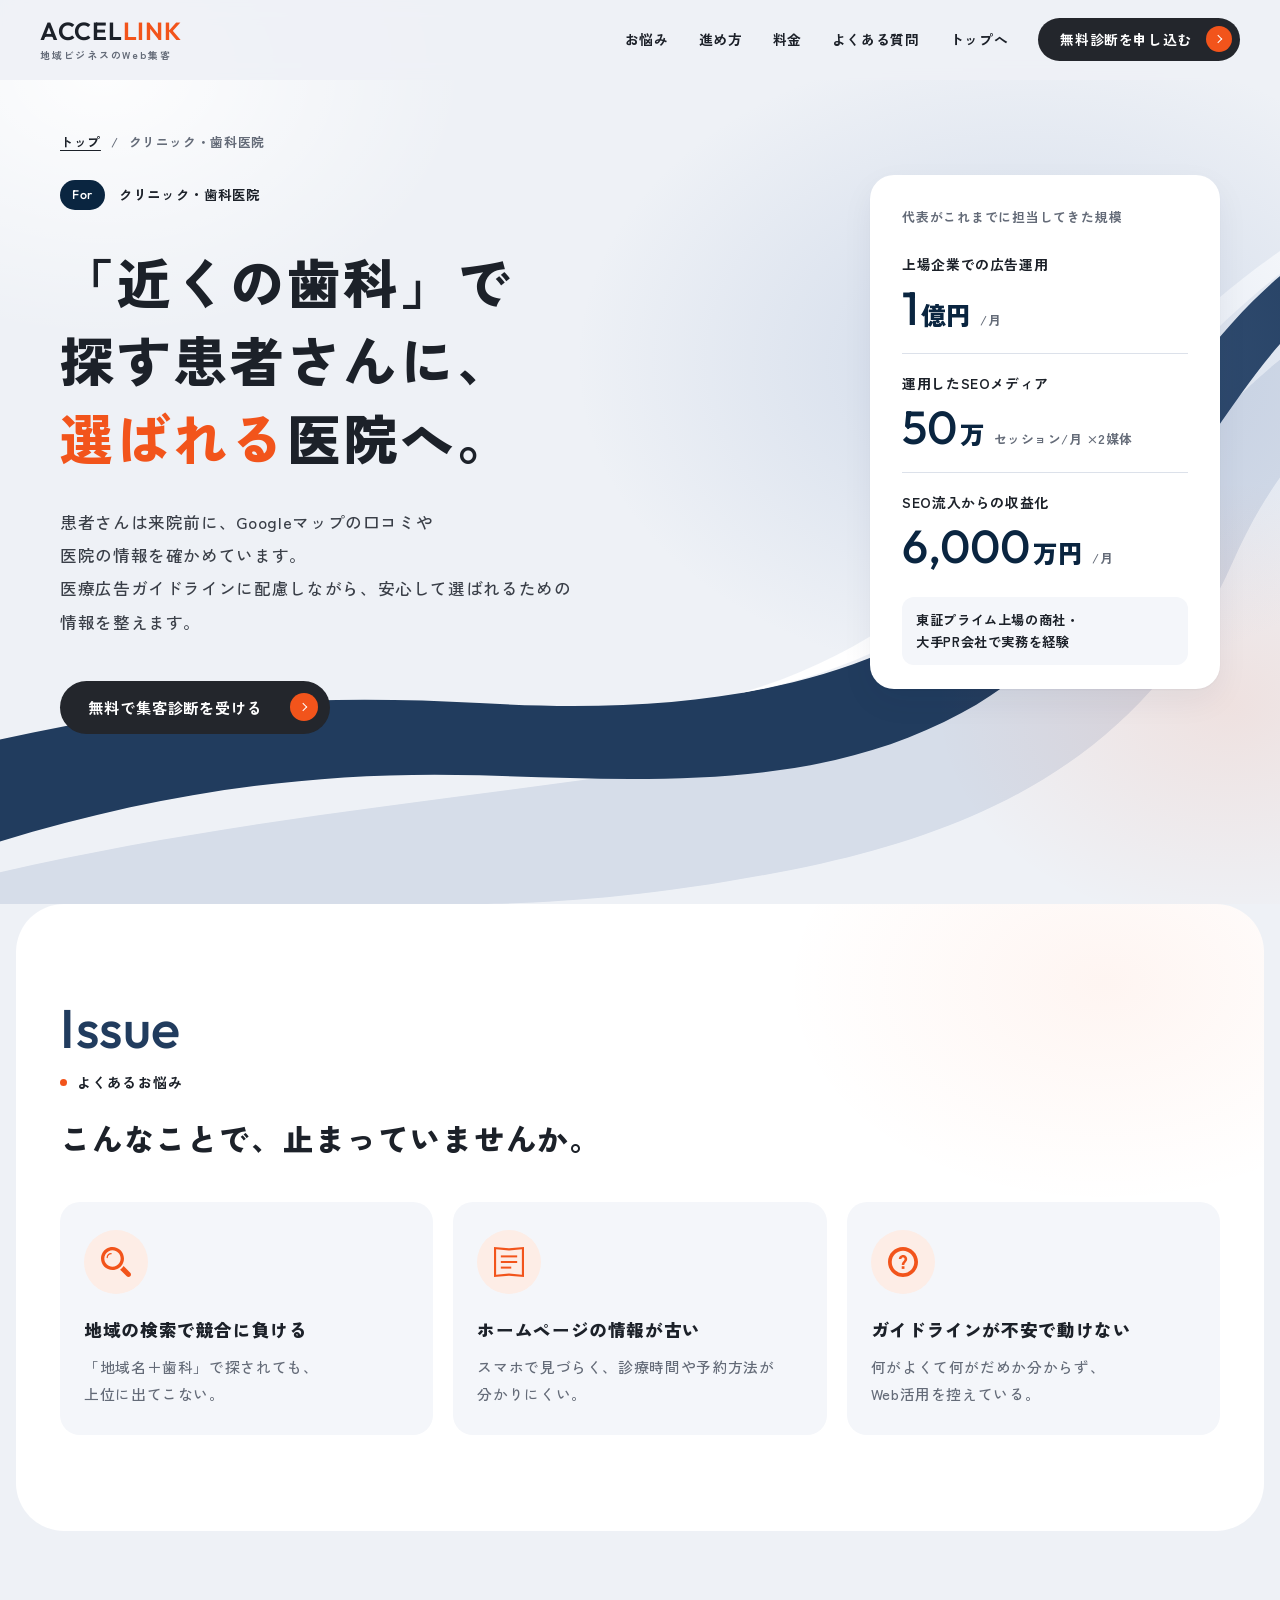
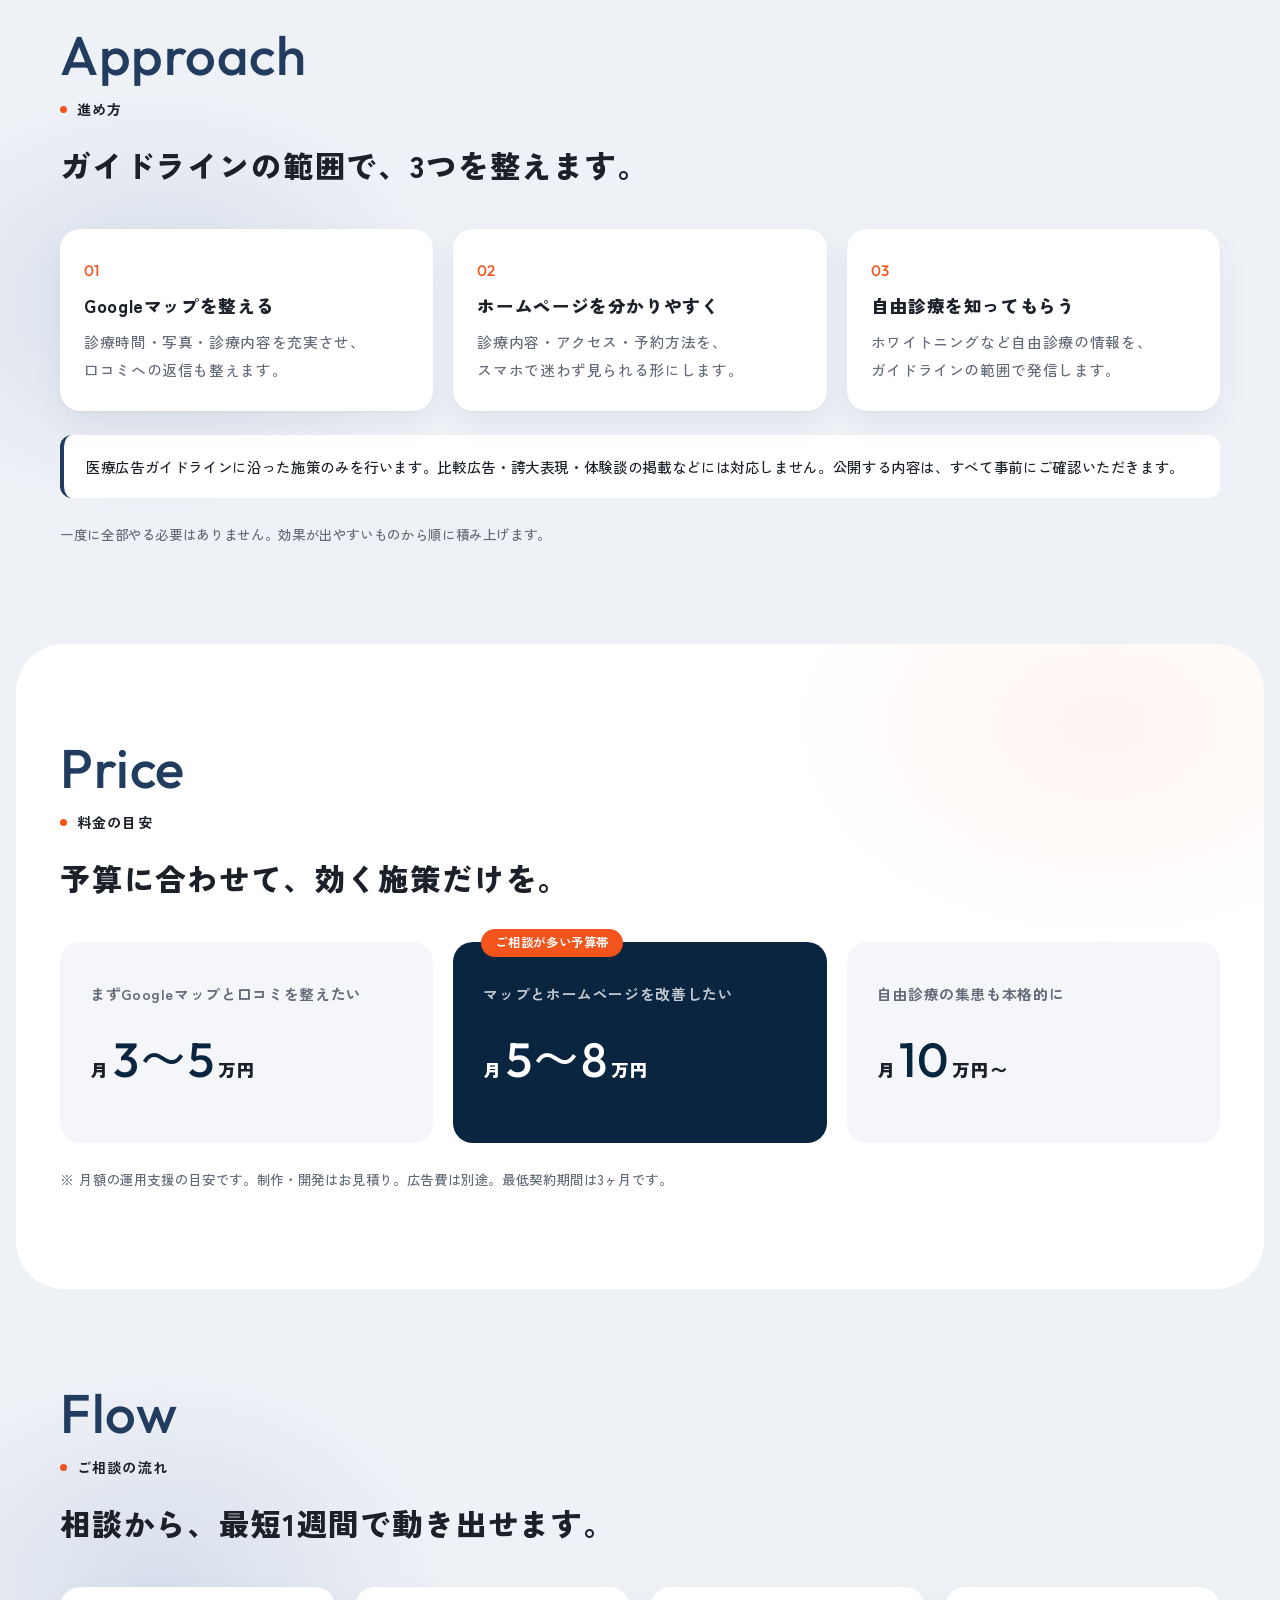
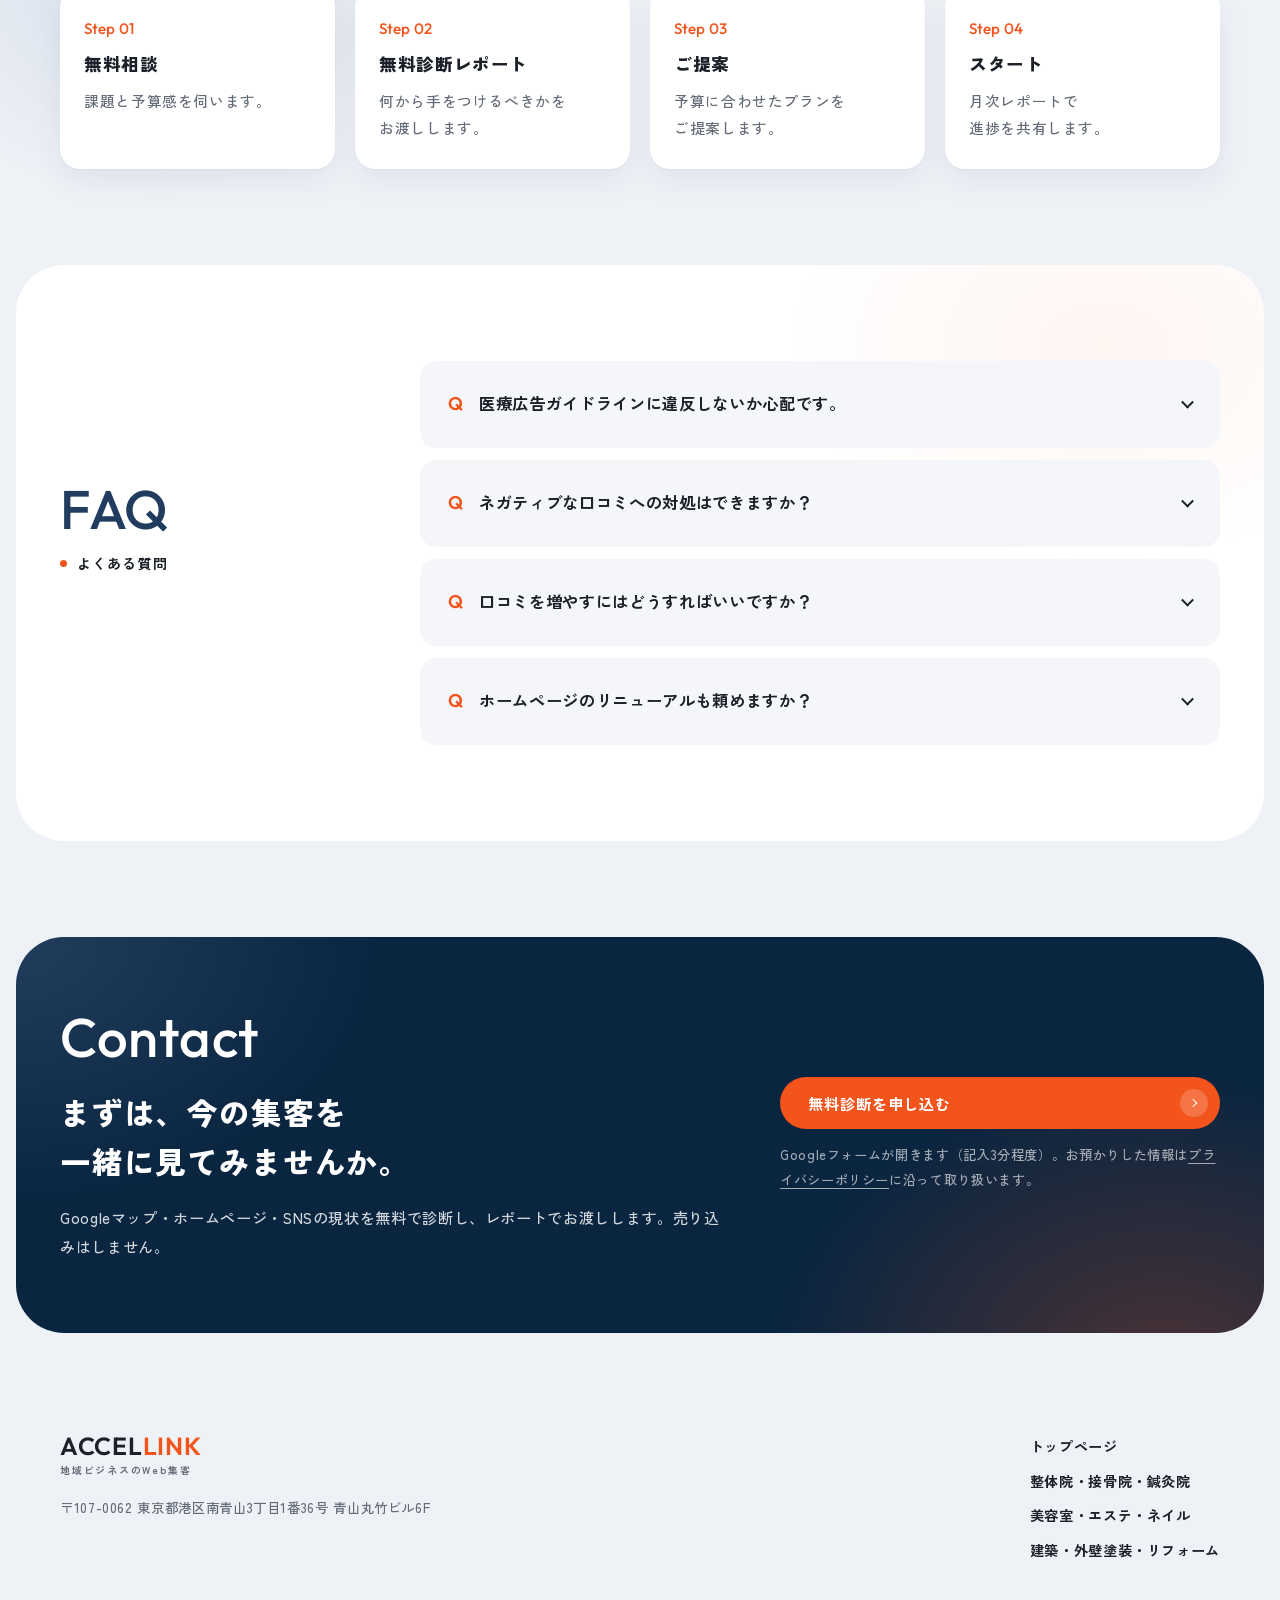
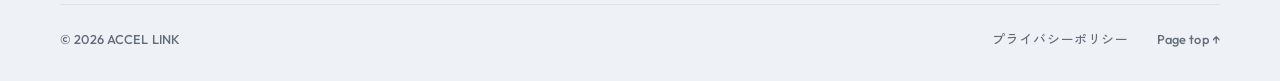
==== commit bd534a28: "背景・スマホのヒーロー・動きを調整 - 地図イラスト・同心円・方眼を外し、背景はぼかした色の光のみに - 余白を全体的に縮小 - スマホ: 実績を3列のシンプルな数字表示にし、紺の帯をファーストビュー" ====
--- a/clinic/index.html
+++ b/clinic/index.html
@@ -21,9 +21,9 @@
   <link rel="preconnect" href="https://fonts.googleapis.com">
   <link rel="preconnect" href="https://fonts.gstatic.com" crossorigin>
   <link href="https://fonts.googleapis.com/css2?family=Zen+Kaku+Gothic+New:wght@400;500;700;900&family=Outfit:wght@400;500;600&display=swap" rel="stylesheet">
-  <link rel="stylesheet" href="../top.css?v=20261103q">
+  <link rel="stylesheet" href="../top.css?v=20261103t">
   <script type="application/ld+json">{"@context":"https://schema.org","@type":"BreadcrumbList","itemListElement":[{"@type":"ListItem","position":1,"name":"トップ","item":"https://accellink.github.io/"},{"@type":"ListItem","position":2,"name":"クリニック・歯科医院","item":"https://accellink.github.io/clinic/"}]}</script>
-  <script src="../analytics.js?v=20261103q"></script>
+  <script src="../analytics.js?v=20261103t"></script>
 </head>
 <body>
 
@@ -71,9 +71,9 @@
       <aside class="numbers" aria-label="代表の実績" data-reveal>
         <p class="numbers__note">代表がこれまでに担当してきた規模</p>
         <dl class="numbers__list">
-          <div><dt><span class="nb">上場企業での</span><span class="nb">広告運用</span></dt><dd><span class="num en">1</span><span class="unit">億円</span><small>/月</small></dd></div>
-          <div><dt><span class="nb">運用した</span><span class="nb">SEOメディア</span></dt><dd><span class="num en">50</span><span class="unit">万</span><small><span class="nb">セッション/月</span> <span class="nb">×2媒体</span></small></dd></div>
-          <div><dt><span class="nb">SEO流入からの</span><span class="nb">収益化</span></dt><dd><span class="num en">6,000</span><span class="unit">万円</span><small>/月</small></dd></div>
+          <div><dt><span class="nb dt-pre">上場企業での</span><span class="nb">広告運用</span></dt><dd><span class="num en">1</span><span class="unit">億円</span><small>/月</small></dd></div>
+          <div><dt><span class="nb dt-pre">運用した</span><span class="nb">SEOメディア</span></dt><dd><span class="num en">50</span><span class="unit">万</span><small><span class="nb">セッション/月</span> <span class="nb">×2媒体</span></small></dd></div>
+          <div><dt><span class="nb">SEO</span><span class="nb dt-pre">流入からの</span><span class="nb">収益化</span></dt><dd><span class="num en">6,000</span><span class="unit">万円</span><small>/月</small></dd></div>
         </dl>
         <p class="numbers__career"><span class='nb'>東証プライム上場の商社・</span><span class='nb'>大手PR会社で実務を経験</span></p>
       </aside>
@@ -225,6 +225,6 @@
 
   <a href="https://forms.gle/tFz5SyBMukdLWGup6" target="_blank" rel="noopener noreferrer" class="sp-cta" id="spCta" aria-hidden="true" tabindex="-1">無料で集客診断を受ける<i class="arrow arrow--accent" aria-hidden="true"></i></a>
 
-  <script src="../script.js?v=20261103q"></script>
+  <script src="../script.js?v=20261103t"></script>
 </body>
 </html>
--- a/top.css
+++ b/top.css
@@ -143,14 +143,14 @@
 .btn--outline:hover { background: rgba(255,255,255,.08); }
 
 /* ---------------------------------------------- 見出し */
-.head { margin-bottom: 60px; }
-.head__en { font-size: clamp(2.8rem, 5.4vw, 4.2rem); font-weight: 500; line-height: 1.05; color: var(--navy-2); }
+.head { margin-bottom: 40px; }
+.head__en { font-size: clamp(2.4rem, 4.4vw, 3.4rem); font-weight: 500; line-height: 1.05; color: var(--navy-2); }
 .head__ja {
   display: flex; align-items: center; gap: 10px;
   font-size: .88rem; font-weight: 700; color: var(--strong); margin-top: 12px; letter-spacing: .08em;
 }
 .head__ja::before { content: ""; width: 7px; height: 7px; border-radius: 50%; background: var(--accent); }
-.head__title { margin-top: 28px; font-size: clamp(1.45rem, 2.5vw, 1.9rem); font-weight: 900; line-height: 1.6; color: var(--strong); letter-spacing: .06em; }
+.head__title { margin-top: 18px; font-size: clamp(1.45rem, 2.5vw, 1.9rem); font-weight: 900; line-height: 1.6; color: var(--strong); letter-spacing: .06em; }
 .head--row { display: flex; justify-content: space-between; align-items: flex-end; gap: 40px; flex-wrap: wrap; }
 .head__lead { max-width: 470px; font-size: .95rem; line-height: 1.95; }
 .head--center { text-align: center; }
@@ -159,18 +159,18 @@
 .head--light .head__en, .head--light .head__title, .head--light .head__ja { color: #fff; }
 
 /* ---------------------------------------------- セクション（地色の切り替えで区切りを明確に） */
-.sec { padding: 140px 0; position: relative; }
+.sec { padding: 96px 0; position: relative; }
 .sec--white {
   width: min(1400px, 100% - 32px);
   margin: 0 auto;
   background: var(--white);
   border-radius: var(--radius-xl);
 }
-.split { display: grid; grid-template-columns: 320px 1fr; gap: 80px; align-items: start; }
+.split { display: grid; grid-template-columns: 300px 1fr; gap: 60px; align-items: start; }
 .split > .head { margin-bottom: 0; position: sticky; top: 120px; }
 
 /* ---------------------------------------------- HERO */
-.hero { position: relative; padding: 170px 0 230px; overflow: hidden; }
+.hero { position: relative; padding: 140px 0 190px; overflow: hidden; }
 .hero__bands { position: absolute; left: 0; right: 0; bottom: 0; width: 100%; height: 100%; z-index: 0; pointer-events: none; }
 .hero__bands .b-light { fill: #D6DDE9; }
 .hero__bands .b-navy { fill: var(--navy-2); }
@@ -219,7 +219,7 @@
 .card {
   background: var(--tint);
   border-radius: var(--radius);
-  padding: 32px 28px;
+  padding: 28px 24px;
   display: flex; flex-direction: column;
 }
 .card--white { background: var(--white); box-shadow: var(--shadow); }
@@ -253,7 +253,7 @@
 .notes { margin-top: 24px; font-size: .84rem; color: var(--muted); }
 
 /* ---------------------------------------------- プロフィール */
-.profile { display: grid; grid-template-columns: 360px 1fr; gap: 72px; align-items: center; }
+.profile { display: grid; grid-template-columns: 320px 1fr; gap: 56px; align-items: center; }
 .profile__photo { border-radius: 28px; overflow: hidden; aspect-ratio: 3 / 4; }
 .profile__photo img { width: 100%; height: 100%; object-fit: cover; object-position: 50% 30%; }
 .profile__name { margin-top: 30px; font-size: 1.9rem; font-weight: 900; color: var(--strong); letter-spacing: .16em; line-height: 1.4; }
@@ -288,12 +288,12 @@
 .faq-item.open .faq-a > p { padding-bottom: 26px; }
 
 /* ---------------------------------------------- CTA */
-.cta { padding: 140px 16px 110px; }
+.cta { padding: 96px 16px 80px; }
 .cta__inner {
   width: min(1400px, 100%); margin: 0 auto;
   background: var(--navy);
   border-radius: var(--radius-xl);
-  padding: 96px max(calc((100% - 1160px) / 2), 32px);
+  padding: 72px max(calc((100% - 1160px) / 2), 32px);
   display: grid; grid-template-columns: 1.2fr .8fr; gap: 60px; align-items: center;
   color: rgba(255,255,255,.82);
 }
@@ -317,7 +317,7 @@
 .cta__note a { text-decoration: underline; text-underline-offset: 3px; }
 
 /* ---------------------------------------------- 下層（業界別ページ） */
-.hero--sub { padding: 150px 0 200px; }
+.hero--sub { padding: 130px 0 170px; }
 .hero--sub .hero__title { font-size: clamp(2.2rem, 4.2vw, 3.5rem); }
 .crumb { display: flex; flex-wrap: wrap; gap: 10px; font-size: .8rem; font-weight: 700; color: var(--muted); margin-bottom: 26px; }
 .crumb a { color: var(--strong); text-decoration: underline; text-underline-offset: 3px; }
@@ -339,71 +339,94 @@
 .legal a { color: var(--navy-2); text-decoration: underline; text-underline-offset: 3px; }
 .legal__date { margin-top: 48px; font-size: .88rem; color: var(--muted); }
 
-/* ---------------------------------------------- 背景モチーフ（地図・探索範囲・ドット。動きなし） */
+/* ---------------------------------------------- 背景（ぼかした色の光のみ。イラスト・線・動きなし） */
 .hero__map {
   position: absolute; inset: 0; z-index: 0; pointer-events: none;
-  background: url(images/bg-map.svg) right max(2%, calc((100% - 1300px) / 2)) top 70px / min(940px, 72%) auto no-repeat;
-  -webkit-mask-image: linear-gradient(to right, transparent 40%, #000 72%), linear-gradient(to bottom, transparent 70px, #000 200px, #000 72%, transparent 92%);
-  -webkit-mask-composite: source-in;
-          mask-image: linear-gradient(to right, transparent 40%, #000 72%), linear-gradient(to bottom, transparent 70px, #000 200px, #000 72%, transparent 92%);
-          mask-composite: intersect;
-  opacity: .85;
+  background:
+    radial-gradient(640px 460px at 80% 40%, rgba(120, 150, 196, .26), transparent 70%),
+    radial-gradient(420px 320px at 96% 78%, rgba(242, 84, 27, .10), transparent 70%),
+    radial-gradient(520px 380px at 8% 8%, rgba(255, 255, 255, .9), transparent 70%);
 }
 .sec > .wrap { position: relative; z-index: 1; }
-.sec:not(.sec--white)::before,
-.sec:not(.sec--white)::after { content: ""; position: absolute; pointer-events: none; z-index: 0; }
-.sec:not(.sec--white)::before {   /* ドット */
-  top: 70px; right: max(16px, calc((100% - 1300px) / 2));
-  width: 360px; height: 260px;
-  background: radial-gradient(circle, #BFCADB 1.3px, transparent 1.8px) 0 0 / 22px 22px;
-  -webkit-mask-image: radial-gradient(ellipse at 70% 30%, #000 20%, transparent 70%);
-          mask-image: radial-gradient(ellipse at 70% 30%, #000 20%, transparent 70%);
-}
-.sec:not(.sec--white)::after {    /* 探索範囲の輪 */
-  left: 0; bottom: 30px; width: 260px; height: 460px;
-  background: repeating-radial-gradient(circle at 0 50%, transparent 0 44px, rgba(33, 60, 94, .08) 45px 46px, transparent 47px 50px) 0 0 / 100% 100%;
-  -webkit-mask-image: radial-gradient(circle at 0 50%, #000 228px, transparent 230px);
-          mask-image: radial-gradient(circle at 0 50%, #000 228px, transparent 230px);
-}
-#industry::after, #faq::after {
-  left: auto; right: 0;
-  background-image: repeating-radial-gradient(circle at 100% 50%, transparent 0 44px, rgba(33, 60, 94, .08) 45px 46px, transparent 47px 50px);
-  -webkit-mask-image: radial-gradient(circle at 100% 50%, #000 228px, transparent 230px);
-          mask-image: radial-gradient(circle at 100% 50%, #000 228px, transparent 230px);
-}
-#industry::before, #faq::before { right: auto; left: max(16px, calc((100% - 1300px) / 2)); }
+.sec:not(.sec--white)::after {
+  content: ""; position: absolute; inset: 0; z-index: 0; pointer-events: none;
+  background: radial-gradient(closest-side, rgba(120, 150, 196, .2), transparent) -120px 55% / 560px 420px no-repeat;
+}
+#industry::after, #faq::after { background: radial-gradient(closest-side, rgba(120, 150, 196, .2), transparent) calc(100% + 120px) 55% / 560px 420px no-repeat; }
 .sec--white { overflow: hidden; }
 .sec--white::before {
-  content: ""; position: absolute; top: 0; right: 0; width: 240px; height: 240px;
-  background: repeating-radial-gradient(circle at 100% 0, transparent 0 34px, rgba(242, 84, 27, .07) 35px 36px, transparent 37px 40px);
-  pointer-events: none;
-}
-.sec--white:nth-of-type(4n+1)::before { right: auto; left: 0; background-image: repeating-radial-gradient(circle at 0 0, transparent 0 34px, rgba(242, 84, 27, .07) 35px 36px, transparent 37px 40px); }
+  content: ""; position: absolute; inset: 0; pointer-events: none;
+  background: radial-gradient(closest-side, rgba(242, 84, 27, .06), transparent) calc(100% + 160px) -140px / 640px 440px no-repeat;
+}
 .cta__inner { position: relative; overflow: hidden; }
 .cta__inner > * { position: relative; z-index: 1; }
-.cta__inner::before {
-  content: ""; position: absolute; right: -180px; top: 50%; translate: 0 -50%;
-  width: 640px; height: 640px; border-radius: 50%;
-  background: repeating-radial-gradient(circle, transparent 0 48px, rgba(255, 255, 255, .06) 49px 50px);
-}
 .cta__inner::after {
-  content: ""; position: absolute; right: 170px; top: 50%; translate: 0 -60%;
-  width: 34px; height: 44px; background: var(--accent);
-  -webkit-mask: url("data:image/svg+xml,%3Csvg xmlns='http://www.w3.org/2000/svg' viewBox='0 0 80 106'%3E%3Cpath d='M40 0C16 0 0 17 0 40c0 30 40 66 40 66s40-36 40-66C80 17 64 0 40 0zm0 54a14 14 0 1 1 0-28 14 14 0 0 1 0 28z'/%3E%3C/svg%3E") center / contain no-repeat;
-          mask: url("data:image/svg+xml,%3Csvg xmlns='http://www.w3.org/2000/svg' viewBox='0 0 80 106'%3E%3Cpath d='M40 0C16 0 0 17 0 40c0 30 40 66 40 66s40-36 40-66C80 17 64 0 40 0zm0 54a14 14 0 1 1 0-28 14 14 0 0 1 0 28z'/%3E%3C/svg%3E") center / contain no-repeat;
-  opacity: .9;
+  content: ""; position: absolute; inset: 0;
+  background: radial-gradient(560px 420px at 92% 110%, rgba(242, 84, 27, .28), transparent 70%),
+              radial-gradient(520px 380px at 0 0, rgba(120, 150, 196, .22), transparent 70%);
 }
 
 /* ---------------------------------------------- スマホ用 追従ボタン */
 .sp-cta { display: none; }
 
-/* ---------------------------------------------- 表示アニメーション（控えめ・1回だけ） */
-.js [data-reveal] { opacity: 0; transform: translateY(16px); transition: opacity .8s ease, transform .8s var(--ease); }
+/* ---------------------------------------------- 動き（控えめ・1回だけ。場所ごとに種類を変える） */
+:root { --out: cubic-bezier(.22, 1, .36, 1); }
+
+/* 基本：ふわっと上がる */
+.js [data-reveal] { opacity: 0; transform: translateY(18px); transition: opacity .9s ease, transform 1s var(--out); }
 .js [data-reveal].is-in { opacity: 1; transform: none; }
+
+/* ヒーロー：読み込み時に順番に出る */
+.js .hero [data-reveal] { opacity: 1; transform: none; transition: none; }
+.js .hero__title .line { display: block; overflow: hidden; padding-bottom: .06em; margin-bottom: -.06em; }
+.js .hero__title .line > span { display: block; transform: translateY(105%); transition: transform 1.1s var(--out); }
+.js.is-loaded .hero__title .line > span { transform: none; }
+.js .crumb, .js .hero__label, .js .hero__text, .js .hero__btns, .js .numbers {
+  opacity: 0; transform: translateY(14px); transition: opacity .9s ease, transform 1s var(--out);
+}
+.js .hero__label, .js .crumb { transition-delay: .05s; }
+.js .hero__text { transition-delay: .55s; }
+.js .hero__btns { transition-delay: .68s; }
+.js .numbers { transition-delay: .8s; }
+.js.is-loaded .crumb, .js.is-loaded .hero__label, .js.is-loaded .hero__text, .js.is-loaded .hero__btns, .js.is-loaded .numbers { opacity: 1; transform: none; }
+/* 帯は右から順にスライドイン */
+.js .hero__bands path { opacity: 0; transform: translateX(120px); transform-box: fill-box; transition: opacity 1.4s ease, transform 1.8s var(--out); }
+.js .hero__bands .b-light { transition-delay: .1s; }
+.js .hero__bands .b-navy { transition-delay: .25s; }
+.js .hero__bands .b-white { transition-delay: .45s; }
+.js.is-loaded .hero__bands path { opacity: 1; transform: none; }
+.js .hero__map { opacity: 0; transition: opacity 2s ease .2s; }
+.js.is-loaded .hero__map { opacity: 1; }
+
+/* 英字の見出し：左から右へ現れる */
+.js .head__en[data-motion] { clip-path: inset(-10% 100% -10% 0); transition: clip-path 1.2s var(--out); }
+.js .head__en[data-motion].is-in { clip-path: inset(-10% -2% -10% 0); }
+/* 小見出しの点が広がる */
+.js .head__ja[data-motion] { opacity: 0; transition: opacity .8s ease .25s; }
+.js .head__ja[data-motion]::before { transform: scale(0); transition: transform .7s var(--out) .35s; }
+.js .head__ja[data-motion].is-in { opacity: 1; }
+.js .head__ja[data-motion].is-in::before { transform: none; }
+.js .head__title[data-motion] { opacity: 0; transform: translateY(12px); transition: opacity .9s ease .3s, transform 1s var(--out) .3s; }
+.js .head__title[data-motion].is-in { opacity: 1; transform: none; }
+
+/* 写真：上から下へ開く＋少し寄りから引く */
+.js .profile__photo[data-motion] { clip-path: inset(0 0 100% 0); transition: clip-path 1.3s var(--out); }
+.js .profile__photo[data-motion] img { transform: scale(1.12); transition: transform 1.8s var(--out); }
+.js .profile__photo[data-motion].is-in { clip-path: inset(0); }
+.js .profile__photo[data-motion].is-in img { transform: none; }
+
+/* 問い合わせ欄：少し小さい状態から広がる */
+.js .cta__inner[data-reveal] { transform: scale(.96); }
+.js .cta__inner[data-reveal].is-in { transform: none; }
+
+/* ボタンの矢印はホバーで少し進む */
+.btn .arrow, .nav__cta .arrow, .sp-cta .arrow { transition: background .3s, transform .4s var(--out); }
+.btn:hover .arrow, .nav__cta:hover .arrow, .sp-cta:hover .arrow { transform: translateX(4px); }
+
 @media (prefers-reduced-motion: reduce) {
   html { scroll-behavior: auto; }
-  .js [data-reveal] { opacity: 1; transform: none; transition: none; }
   * { transition-duration: .01ms !important; }
+}
 }
 
 /* =========================================================
@@ -437,7 +460,7 @@
   .nav a { font-size: 1.1rem; padding: 14px 4px; border-bottom: 1px solid var(--line); }
   .nav .nav__cta { margin-top: 24px; justify-content: space-between; border: 0; padding: 12px 12px 12px 24px; }
 
-  .hero { padding: 120px 0 220px; }
+  .hero { padding: 110px 0 190px; }
   .hero__bands { top: auto; height: 420px; }
   .hero__inner { grid-template-columns: 1fr; gap: 48px; }
   .numbers { max-width: 520px; }
@@ -446,7 +469,6 @@
   .profile__photo { max-width: 360px; }
   .cards--3 { grid-template-columns: 1fr; }
   .cta__inner { grid-template-columns: 1fr; gap: 36px; }
-  .cta__inner::after { display: none; }
 
   /* 横並びの小さなカードにして縦の長さを詰める */
   .cards--row { gap: 10px; }
@@ -484,11 +506,11 @@
   .btn { width: 100%; min-width: 0; }
   .numbers { padding: 24px 22px 18px; }
   .numbers .num { font-size: 2.5rem; }
-  .sec { padding: 96px 0; }
+  .sec { padding: 72px 0; }
   .sec--white { width: calc(100% - 16px); border-radius: 30px; }
   .cta__inner { border-radius: 30px; padding: 80px 20px; }
   .cta { padding-left: 8px; padding-right: 8px; }
-  .head { margin-bottom: 44px; }
+  .head { margin-bottom: 32px; }
   .head--center { text-align: left; }
   .head--center .head__ja { justify-content: flex-start; }
   .cards--4 { grid-template-columns: 1fr; }
@@ -502,43 +524,41 @@
   /* ---- スクロール量を減らすためのスマホ最適化 ---- */
   .header { height: 60px; }
   .menu-btn { width: 42px; height: 42px; }
-  .hero { padding: 92px 0 120px; }
-  .hero__map {
-    background-position: right -245px top -60px; background-size: 560px auto; opacity: .6;
-    -webkit-mask-image: linear-gradient(to bottom left, #000 10%, transparent 60%);
-            mask-image: linear-gradient(to bottom left, #000 10%, transparent 60%);
-    -webkit-mask-composite: source-over; mask-composite: add;
-  }
-  .hero__bands { height: 240px; }
-  .hero__inner { gap: 28px; }
-  .hero__label { margin-bottom: 18px; font-size: .76rem; }
-  .hero__title { font-size: 2rem; line-height: 1.42; }
-  .hero__text { margin-top: 18px; font-size: .92rem; line-height: 1.9; }
-  .hero__btns { margin-top: 26px; }
+  .hero { padding: 76px 0 215px; }
+  .hero__bands { left: auto; right: -150px; width: 800px; height: 500px; }
+  .hero--sub .hero__label { white-space: normal; }
+  .hero__inner { gap: 18px; }
+  .hero__label { margin-bottom: 14px; font-size: .7rem; letter-spacing: .02em; flex-wrap: nowrap; gap: 8px; white-space: nowrap; }
+  .hero__label .en { flex-shrink: 0; }
+  .hero__title { font-size: 2rem; line-height: 1.38; }
+  .hero__text { margin-top: 14px; font-size: .9rem; line-height: 1.8; }
+  .hero__btns { margin-top: 20px; }
   .crumb { margin-bottom: 14px; }
 
   /* 実績は3列の帯にまとめる */
-  .numbers { padding: 16px 14px 14px; border-radius: 18px; }
-  .numbers__note { font-size: .7rem; margin-bottom: 8px; text-align: center; }
+  /* 実績：カードにせず、数字だけを3列で軽く見せる */
+  .numbers { background: none; box-shadow: none; padding: 0; border-radius: 0; }
+  .numbers__note, .numbers__career { display: none; }
   .numbers__list { display: grid; grid-template-columns: repeat(3, 1fr); }
-  .numbers__list > div { padding: 0 6px; text-align: center; }
-  .numbers__list > div + div { border-top: 0; border-left: 1px solid var(--line); }
-  .numbers dt { font-size: .64rem; line-height: 1.4; letter-spacing: 0; min-height: 2.8em; }
-  .numbers dd { justify-content: center; margin-top: 2px; }
+  .numbers__list > div { padding: 2px 0 2px 12px; display: flex; flex-direction: column-reverse; }
+  .numbers__list > div:first-child { padding-left: 0; }
+  .numbers__list > div + div { border-top: 0; border-left: 1px solid rgba(33, 60, 94, .18); }
+  .numbers dt { font-size: .66rem; font-weight: 700; color: var(--muted); letter-spacing: .02em; line-height: 1.3; margin-top: 4px; }
+  .numbers dt > span { display: none; }
+  .numbers__list > div:nth-child(1) dt::before { content: "月間の広告運用"; }
+  .numbers__list > div:nth-child(2) dt::before { content: "月間セッション"; }
+  .numbers__list > div:nth-child(3) dt::before { content: "月間のSEO収益"; }
+  .numbers dd { margin-top: 0; flex-wrap: nowrap; white-space: nowrap; }
   .numbers .num { font-size: 1.7rem; }
-  .numbers .unit { font-size: .92rem; margin-left: 1px; }
-  .numbers dd small { flex-basis: 100%; margin: 2px 0 0; font-size: .6rem; letter-spacing: 0; line-height: 1.4; }
-  .numbers__career { margin-top: 12px; padding: 8px 10px; font-size: .72rem; text-align: center; }
-
-  .sec { padding: 64px 0; }
+  .numbers .unit { font-size: .8rem; margin-left: 1px; }
+  .numbers dd small { display: none; }
+
+  .sec { padding: 52px 0; }
   .sec--white { border-radius: 26px; }
-  .head { margin-bottom: 26px; }
-  .head__en { font-size: 2.3rem; }
+  .head { margin-bottom: 22px; }
+  .head__en { font-size: 2.1rem; }
   .head__ja { margin-top: 6px; font-size: .8rem; }
   .head__title { margin-top: 14px; font-size: 1.22rem; line-height: 1.55; }
-  .sec:not(.sec--white)::before { width: 200px; height: 160px; top: 40px; }
-  .sec:not(.sec--white)::after { width: 140px; height: 300px; }
-  .sec--white::before { width: 150px; height: 150px; }
 
   .card h3 { font-size: 1rem; }
   .card > p:not(.card__no):not(.price__target):not(.price__val):not(.price__badge) { font-size: .84rem; line-height: 1.75; }
@@ -589,11 +609,10 @@
   .notes, .notice { font-size: .78rem; }
   .notice { margin-top: 14px; padding: 14px 16px; }
 
-  .cta { padding: 64px 8px 40px; }
+  .cta { padding: 52px 8px 32px; }
   .cta__inner { padding: 52px 20px; gap: 24px; }
   .cta__text h2 { margin: 14px 0 12px; font-size: 1.3rem; }
   .cta__text p:last-child { font-size: .86rem; }
-  .cta__inner::before { width: 420px; height: 420px; right: -220px; }
   .footer__inner { padding-bottom: 28px; gap: 24px; }
   .footer__nav { gap: 6px 28px; font-size: .82rem; }
 }
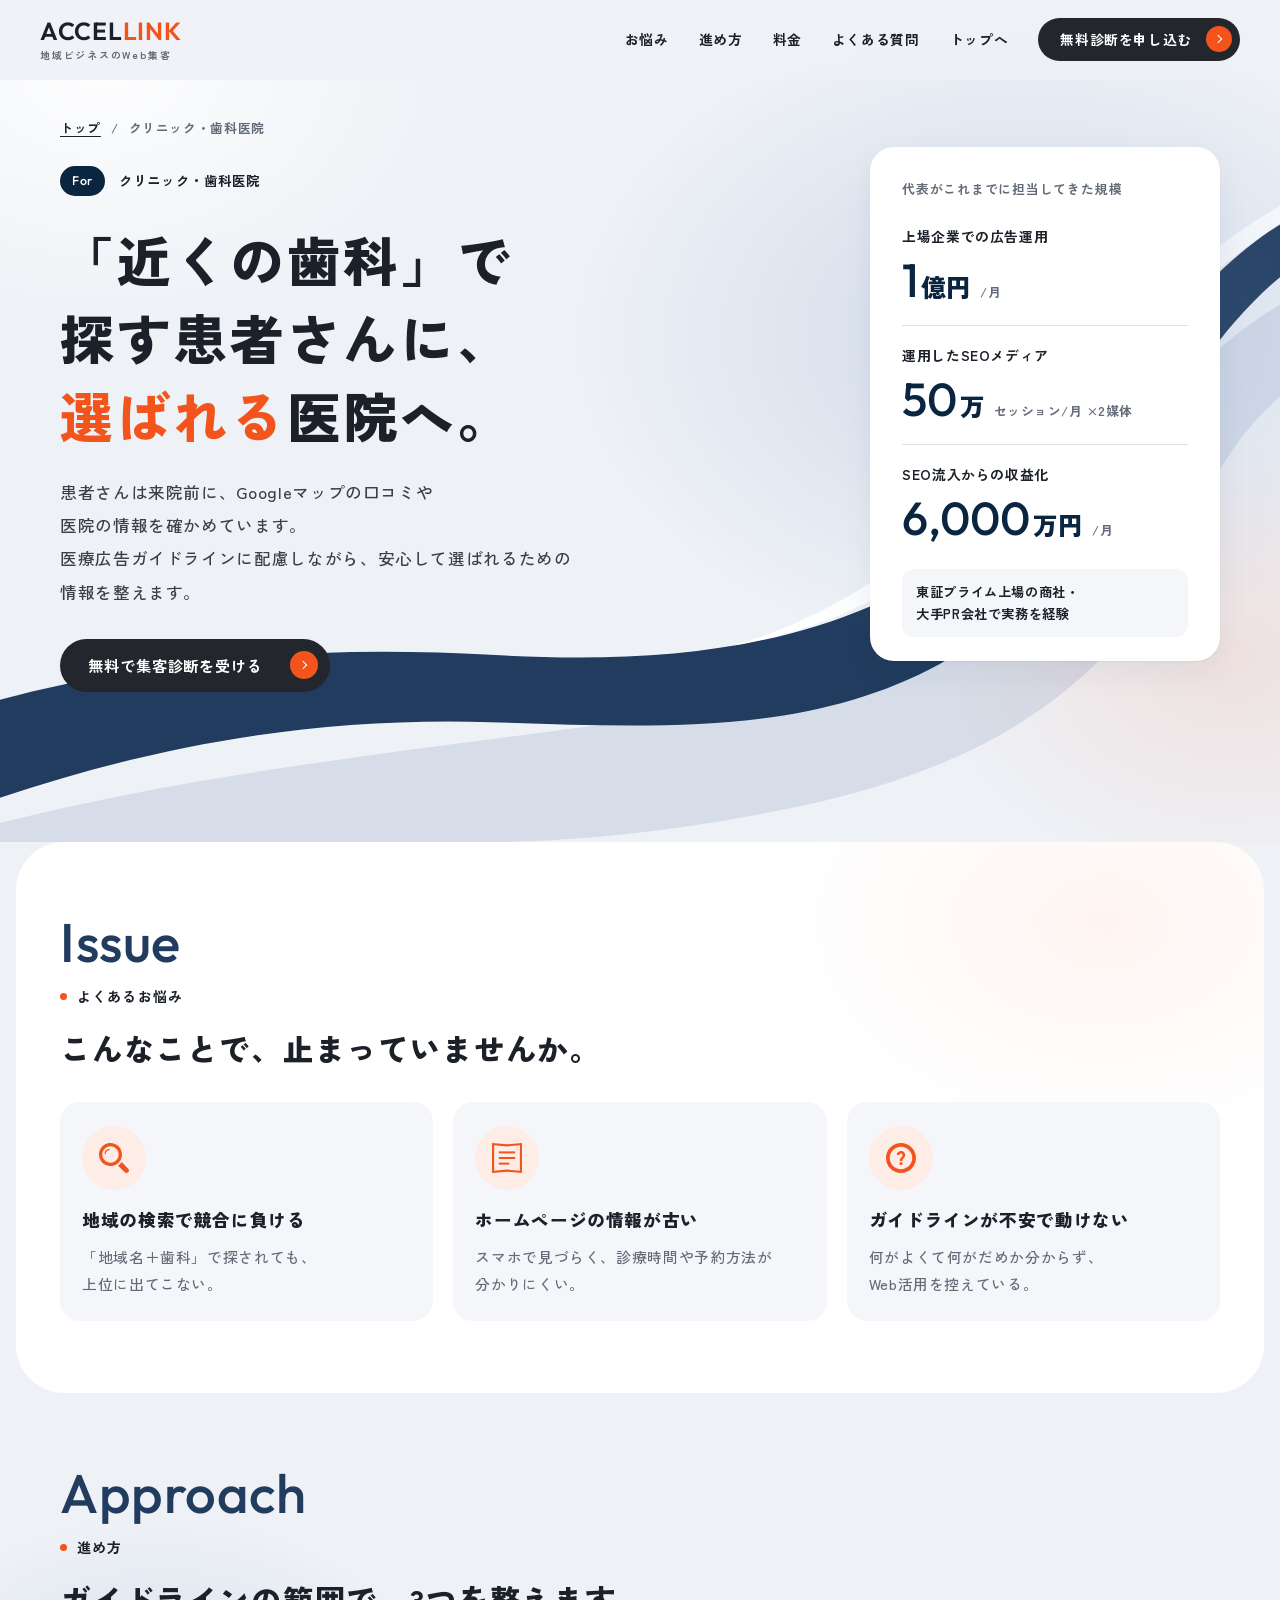
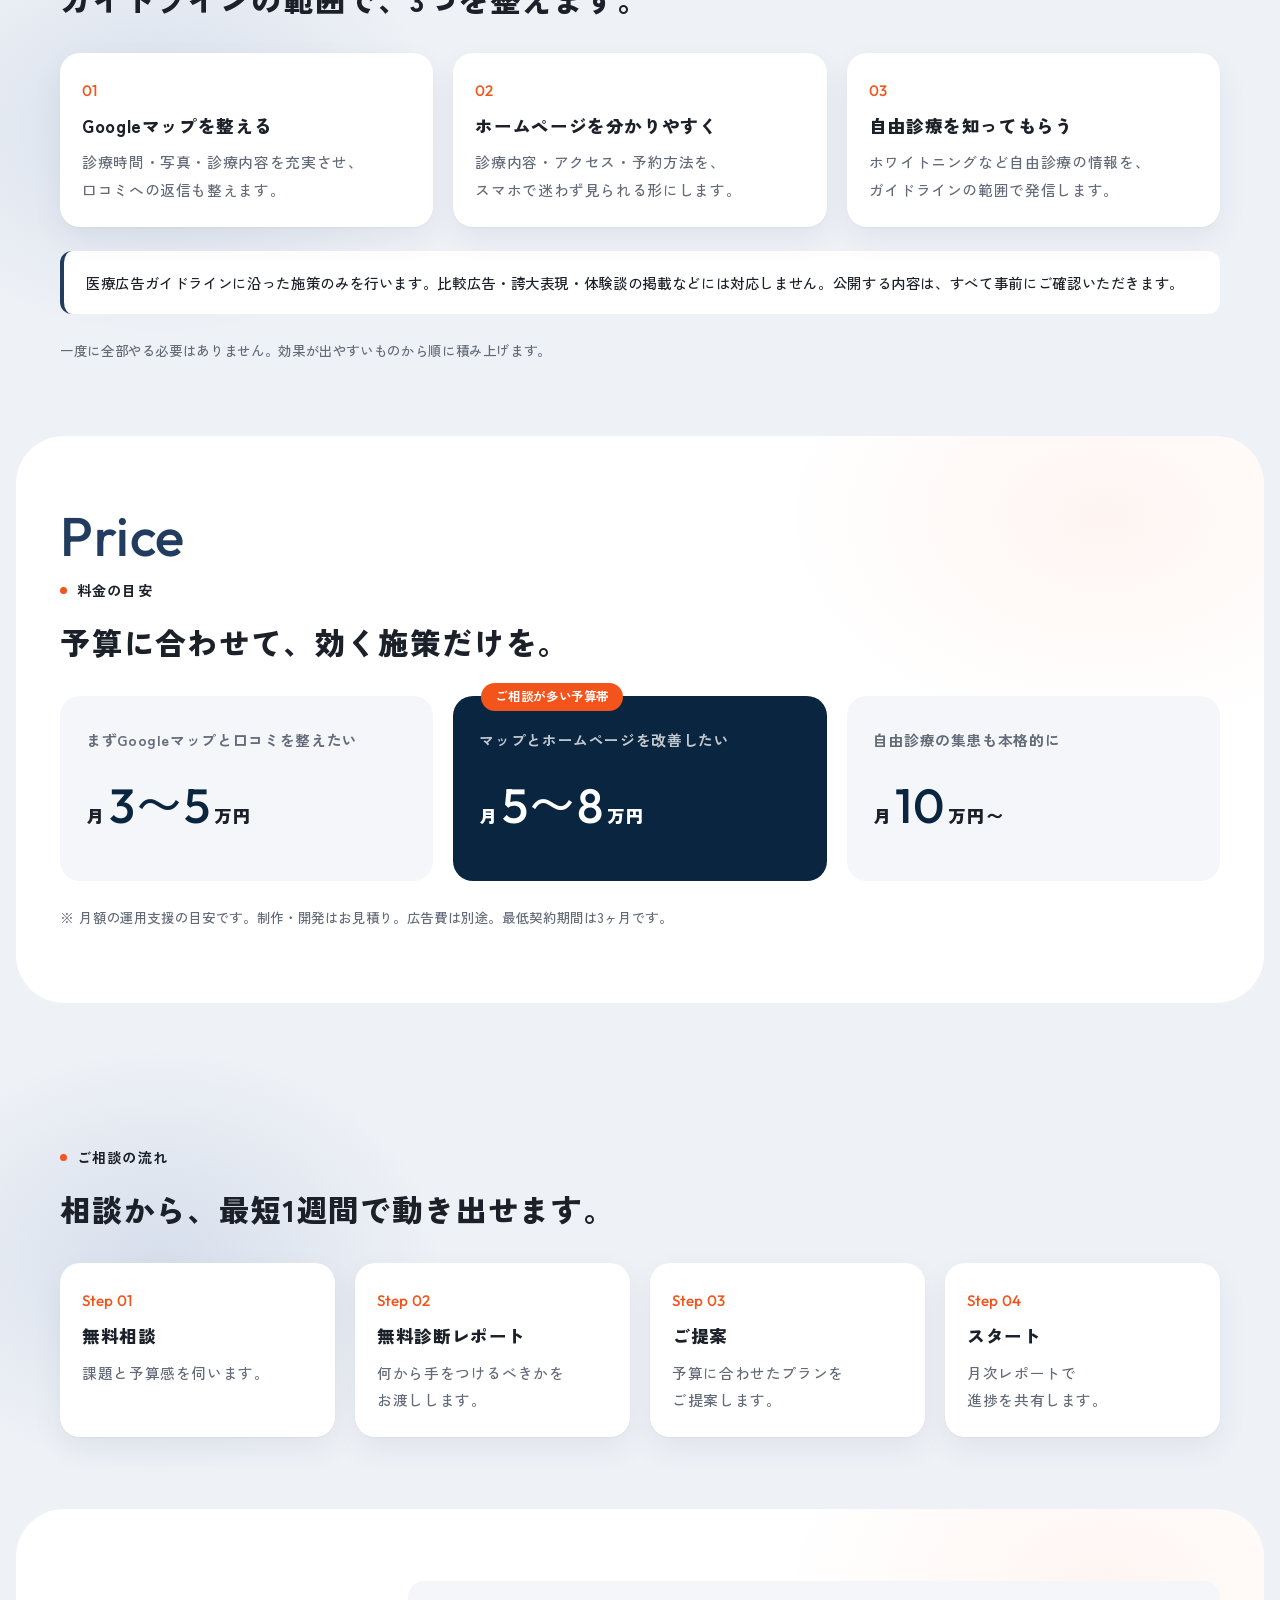
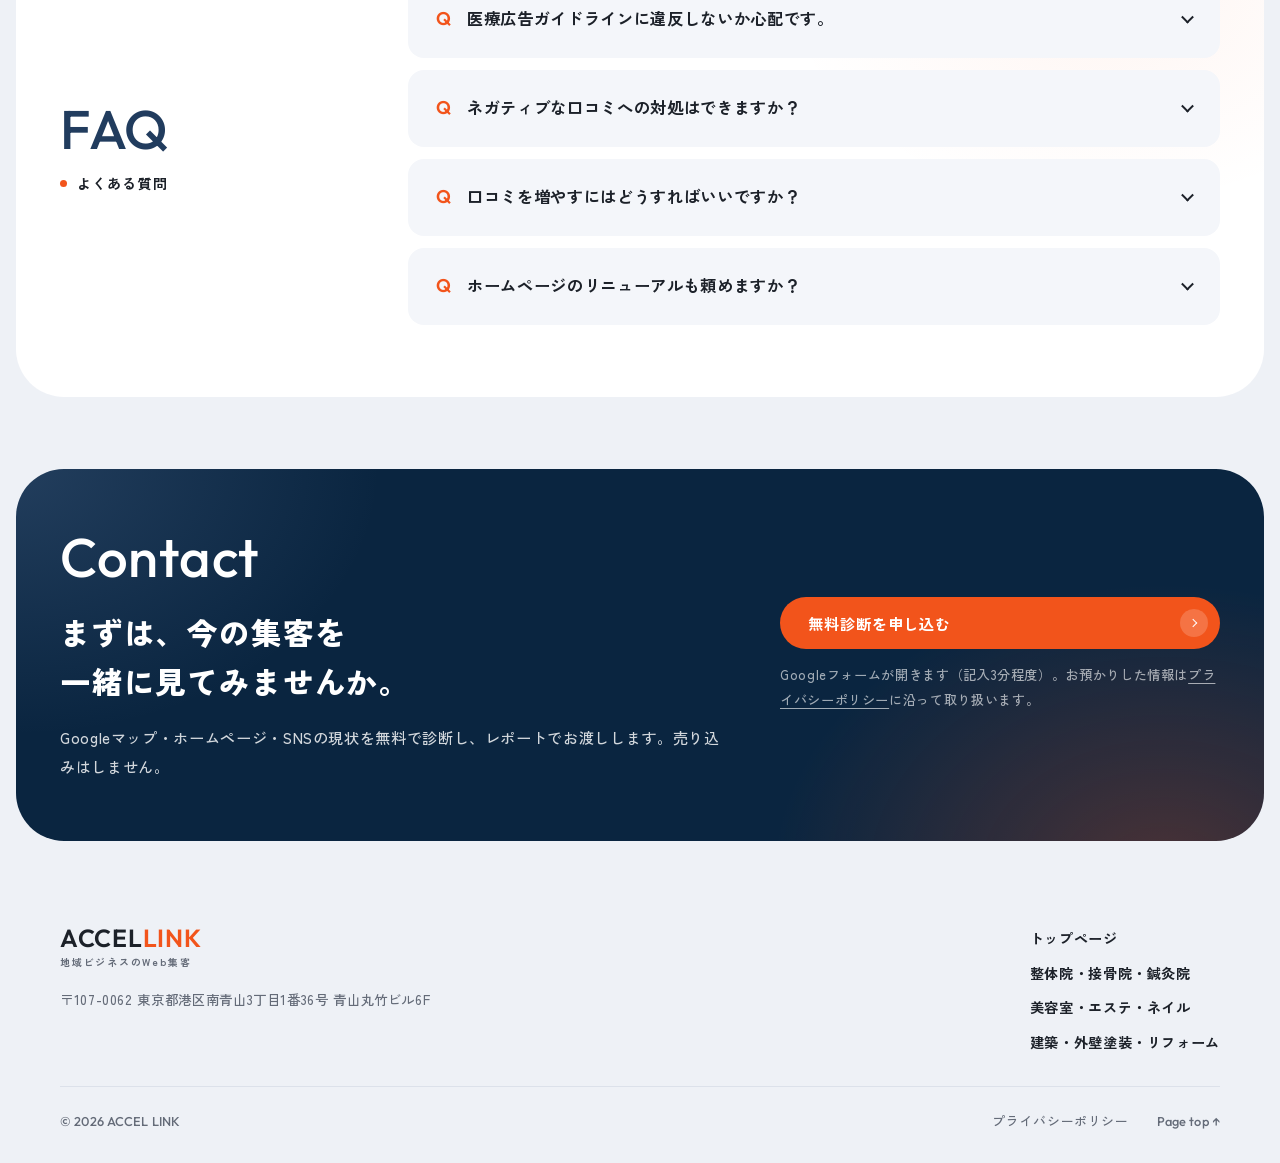
==== commit 890b3320: "PC版の余白を詰める Co-Authored-By: Claude Opus 5.5 <noreply@anthropic.com>" ====
--- a/clinic/index.html
+++ b/clinic/index.html
@@ -21,9 +21,9 @@
   <link rel="preconnect" href="https://fonts.googleapis.com">
   <link rel="preconnect" href="https://fonts.gstatic.com" crossorigin>
   <link href="https://fonts.googleapis.com/css2?family=Zen+Kaku+Gothic+New:wght@400;500;700;900&family=Outfit:wght@400;500;600&display=swap" rel="stylesheet">
-  <link rel="stylesheet" href="../top.css?v=20261103t">
+  <link rel="stylesheet" href="../top.css?v=20261108a">
   <script type="application/ld+json">{"@context":"https://schema.org","@type":"BreadcrumbList","itemListElement":[{"@type":"ListItem","position":1,"name":"トップ","item":"https://accellink.github.io/"},{"@type":"ListItem","position":2,"name":"クリニック・歯科医院","item":"https://accellink.github.io/clinic/"}]}</script>
-  <script src="../analytics.js?v=20261103t"></script>
+  <script src="../analytics.js?v=20261108a"></script>
 </head>
 <body>
 
@@ -225,6 +225,6 @@
 
   <a href="https://forms.gle/tFz5SyBMukdLWGup6" target="_blank" rel="noopener noreferrer" class="sp-cta" id="spCta" aria-hidden="true" tabindex="-1">無料で集客診断を受ける<i class="arrow arrow--accent" aria-hidden="true"></i></a>
 
-  <script src="../script.js?v=20261103t"></script>
+  <script src="../script.js?v=20261108a"></script>
 </body>
 </html>
--- a/top.css
+++ b/top.css
@@ -143,14 +143,14 @@
 .btn--outline:hover { background: rgba(255,255,255,.08); }
 
 /* ---------------------------------------------- 見出し */
-.head { margin-bottom: 40px; }
+.head { margin-bottom: 30px; }
 .head__en { font-size: clamp(2.4rem, 4.4vw, 3.4rem); font-weight: 500; line-height: 1.05; color: var(--navy-2); }
 .head__ja {
   display: flex; align-items: center; gap: 10px;
   font-size: .88rem; font-weight: 700; color: var(--strong); margin-top: 12px; letter-spacing: .08em;
 }
 .head__ja::before { content: ""; width: 7px; height: 7px; border-radius: 50%; background: var(--accent); }
-.head__title { margin-top: 18px; font-size: clamp(1.45rem, 2.5vw, 1.9rem); font-weight: 900; line-height: 1.6; color: var(--strong); letter-spacing: .06em; }
+.head__title { margin-top: 14px; font-size: clamp(1.45rem, 2.5vw, 1.9rem); font-weight: 900; line-height: 1.6; color: var(--strong); letter-spacing: .06em; }
 .head--row { display: flex; justify-content: space-between; align-items: flex-end; gap: 40px; flex-wrap: wrap; }
 .head__lead { max-width: 470px; font-size: .95rem; line-height: 1.95; }
 .head--center { text-align: center; }
@@ -159,18 +159,18 @@
 .head--light .head__en, .head--light .head__title, .head--light .head__ja { color: #fff; }
 
 /* ---------------------------------------------- セクション（地色の切り替えで区切りを明確に） */
-.sec { padding: 96px 0; position: relative; }
+.sec { padding: 72px 0; position: relative; }
 .sec--white {
   width: min(1400px, 100% - 32px);
   margin: 0 auto;
   background: var(--white);
   border-radius: var(--radius-xl);
 }
-.split { display: grid; grid-template-columns: 300px 1fr; gap: 60px; align-items: start; }
+.split { display: grid; grid-template-columns: 300px 1fr; gap: 48px; align-items: start; }
 .split > .head { margin-bottom: 0; position: sticky; top: 120px; }
 
 /* ---------------------------------------------- HERO */
-.hero { position: relative; padding: 140px 0 190px; overflow: hidden; }
+.hero { position: relative; padding: 122px 0 160px; overflow: hidden; }
 .hero__bands { position: absolute; left: 0; right: 0; bottom: 0; width: 100%; height: 100%; z-index: 0; pointer-events: none; }
 .hero__bands .b-light { fill: #D6DDE9; }
 .hero__bands .b-navy { fill: var(--navy-2); }
@@ -180,7 +180,7 @@
   width: var(--wrap); margin: 0 auto;
   display: grid; grid-template-columns: minmax(0, 1fr) 350px; gap: 64px; align-items: center;
 }
-.hero__label { display: flex; align-items: center; gap: 14px; font-size: .84rem; font-weight: 700; color: var(--strong); margin-bottom: 32px; letter-spacing: .08em; }
+.hero__label { display: flex; align-items: center; gap: 14px; font-size: .84rem; font-weight: 700; color: var(--strong); margin-bottom: 24px; letter-spacing: .08em; }
 .hero__label .en { font-size: .78rem; font-weight: 500; color: #fff; background: var(--navy); border-radius: 999px; padding: 3px 12px; letter-spacing: .06em; }
 .hero__title {
   font-size: clamp(2.4rem, 4.7vw, 4.1rem);
@@ -188,8 +188,8 @@
   color: var(--strong);
 }
 .hero__title em { font-style: normal; color: var(--accent); }
-.hero__text { margin-top: 30px; font-size: 1.04rem; line-height: 2; max-width: 34em; }
-.hero__btns { display: flex; flex-wrap: wrap; gap: 14px; margin-top: 42px; }
+.hero__text { margin-top: 22px; font-size: 1.04rem; line-height: 2; max-width: 34em; }
+.hero__btns { display: flex; flex-wrap: wrap; gap: 14px; margin-top: 30px; }
 
 /* ---------------------------------------------- 実績（ヒーロー右） */
 .numbers {
@@ -219,25 +219,25 @@
 .card {
   background: var(--tint);
   border-radius: var(--radius);
-  padding: 28px 24px;
+  padding: 24px 22px;
   display: flex; flex-direction: column;
 }
 .card--white { background: var(--white); box-shadow: var(--shadow); }
 .card h3 { font-size: 1.1rem; font-weight: 900; color: var(--strong); line-height: 1.6; }
 .card > p:not(.card__no):not(.price__target):not(.price__val):not(.price__badge) { font-size: .92rem; color: var(--muted); margin-top: 8px; line-height: 1.85; }
-.card .ic-circle, .card .ic-badge { margin-bottom: 22px; }
+.card .ic-circle, .card .ic-badge { margin-bottom: 16px; }
 .card__no { font-size: .95rem; font-weight: 500; color: var(--accent); margin-bottom: 6px; }
-.chips { display: flex; flex-wrap: wrap; gap: 6px; margin-top: 18px; }
+.chips { display: flex; flex-wrap: wrap; gap: 6px; margin-top: 14px; }
 .chips li { font-size: .8rem; font-weight: 700; color: var(--navy); background: var(--tint); border-radius: 999px; padding: 2px 12px; }
 .card--link { transition: box-shadow .3s, transform .3s var(--ease); }
 .card--link:hover { box-shadow: 0 18px 40px rgba(20, 35, 60, .1); transform: translateY(-3px); }
 .card--link:hover .arrow { background: var(--accent); }
-.ind__ic { width: 52px; height: 52px; color: var(--navy-2); margin-bottom: 22px; }
+.ind__ic { width: 52px; height: 52px; color: var(--navy-2); margin-bottom: 16px; }
 .card--link h3 { flex: 1; }
-.more { display: flex; justify-content: flex-end; align-items: center; gap: 10px; font-size: .8rem; color: var(--strong); margin-top: 22px; }
+.more { display: flex; justify-content: flex-end; align-items: center; gap: 10px; font-size: .8rem; color: var(--strong); margin-top: 14px; }
 
 /* ---------------------------------------------- 料金 */
-.price { position: relative; padding: 38px 30px; }
+.price { position: relative; padding: 30px 26px; }
 .price--pop { background: var(--navy); }
 .price--pop .price__target { color: rgba(255,255,255,.75); }
 .price--pop .price__val, .price--pop .price__val .en { color: #fff; }
@@ -253,13 +253,13 @@
 .notes { margin-top: 24px; font-size: .84rem; color: var(--muted); }
 
 /* ---------------------------------------------- プロフィール */
-.profile { display: grid; grid-template-columns: 320px 1fr; gap: 56px; align-items: center; }
+.profile { display: grid; grid-template-columns: 320px 1fr; gap: 48px; align-items: center; }
 .profile__photo { border-radius: 28px; overflow: hidden; aspect-ratio: 3 / 4; }
 .profile__photo img { width: 100%; height: 100%; object-fit: cover; object-position: 50% 30%; }
-.profile__name { margin-top: 30px; font-size: 1.9rem; font-weight: 900; color: var(--strong); letter-spacing: .16em; line-height: 1.4; }
+.profile__name { margin-top: 22px; font-size: 1.9rem; font-weight: 900; color: var(--strong); letter-spacing: .16em; line-height: 1.4; }
 .profile__role { font-size: .88rem; color: var(--muted); margin-top: 4px; }
 .profile__career { margin-top: 20px; font-size: .96rem; }
-.profile__msg { margin: 30px 0 0; padding: 26px 28px; background: var(--tint); border-radius: var(--radius); }
+.profile__msg { margin: 22px 0 0; padding: 22px 26px; background: var(--tint); border-radius: var(--radius); }
 .profile__quote { font-size: 1.2rem; font-weight: 900; color: var(--strong); margin-bottom: 8px; }
 .profile__quote em { font-style: normal; color: var(--accent); }
 .profile__msg p:last-child { font-size: .94rem; }
@@ -269,7 +269,7 @@
 .faq-item { background: var(--white); border-radius: 16px; box-shadow: var(--shadow); }
 .faq-q {
   width: 100%; text-align: left; border: 0; background: none; cursor: pointer;
-  padding: 26px 64px 26px 28px; position: relative;
+  padding: 21px 64px 21px 28px; position: relative;
   font-size: 1.02rem; font-weight: 700; color: var(--strong); letter-spacing: .04em;
   display: flex; gap: 16px; align-items: baseline;
 }
@@ -285,15 +285,15 @@
 .faq-a { display: grid; grid-template-rows: 0fr; transition: grid-template-rows .4s var(--ease); }
 .faq-a > p { overflow: hidden; padding: 0 30px 0 58px; font-size: .94rem; color: var(--text); line-height: 1.9; }
 .faq-item.open .faq-a { grid-template-rows: 1fr; }
-.faq-item.open .faq-a > p { padding-bottom: 26px; }
+.faq-item.open .faq-a > p { padding-bottom: 22px; }
 
 /* ---------------------------------------------- CTA */
-.cta { padding: 96px 16px 80px; }
+.cta { padding: 72px 16px 64px; }
 .cta__inner {
   width: min(1400px, 100%); margin: 0 auto;
   background: var(--navy);
   border-radius: var(--radius-xl);
-  padding: 72px max(calc((100% - 1160px) / 2), 32px);
+  padding: 60px max(calc((100% - 1160px) / 2), 32px);
   display: grid; grid-template-columns: 1.2fr .8fr; gap: 60px; align-items: center;
   color: rgba(255,255,255,.82);
 }
@@ -306,7 +306,7 @@
 
 /* ---------------------------------------------- フッター */
 .footer { padding: 20px 0 30px; }
-.footer__inner { display: flex; justify-content: space-between; gap: 40px; flex-wrap: wrap; padding-bottom: 40px; border-bottom: 1px solid var(--line); }
+.footer__inner { display: flex; justify-content: space-between; gap: 40px; flex-wrap: wrap; padding-bottom: 30px; border-bottom: 1px solid var(--line); }
 .footer__address { font-size: .84rem; color: var(--muted); margin-top: 20px; }
 .footer__nav { display: grid; grid-template-columns: repeat(2, max-content); gap: 8px 50px; font-size: .88rem; font-weight: 700; color: var(--strong); }
 .footer__nav a:hover { color: var(--accent); }
@@ -317,7 +317,7 @@
 .cta__note a { text-decoration: underline; text-underline-offset: 3px; }
 
 /* ---------------------------------------------- 下層（業界別ページ） */
-.hero--sub { padding: 130px 0 170px; }
+.hero--sub { padding: 116px 0 150px; }
 .hero--sub .hero__title { font-size: clamp(2.2rem, 4.2vw, 3.5rem); }
 .crumb { display: flex; flex-wrap: wrap; gap: 10px; font-size: .8rem; font-weight: 700; color: var(--muted); margin-bottom: 26px; }
 .crumb a { color: var(--strong); text-decoration: underline; text-underline-offset: 3px; }
@@ -526,7 +526,10 @@
   .menu-btn { width: 42px; height: 42px; }
   .hero { padding: 76px 0 215px; }
   .hero__bands { left: auto; right: -150px; width: 800px; height: 500px; }
-  .hero--sub .hero__label { white-space: normal; }
+  .hero--sub .hero__label { display: none; }   /* パンくずと同じ内容なのでスマホでは省く */
+  .hero--sub .crumb { margin-bottom: 12px; }
+  .hero--sub .hero__title { font-size: 1.8rem; }
+  .hero--sub .hero__text { font-size: .86rem; line-height: 1.7; }
   .hero__inner { gap: 18px; }
   .hero__label { margin-bottom: 14px; font-size: .7rem; letter-spacing: .02em; flex-wrap: nowrap; gap: 8px; white-space: nowrap; }
   .hero__label .en { flex-shrink: 0; }
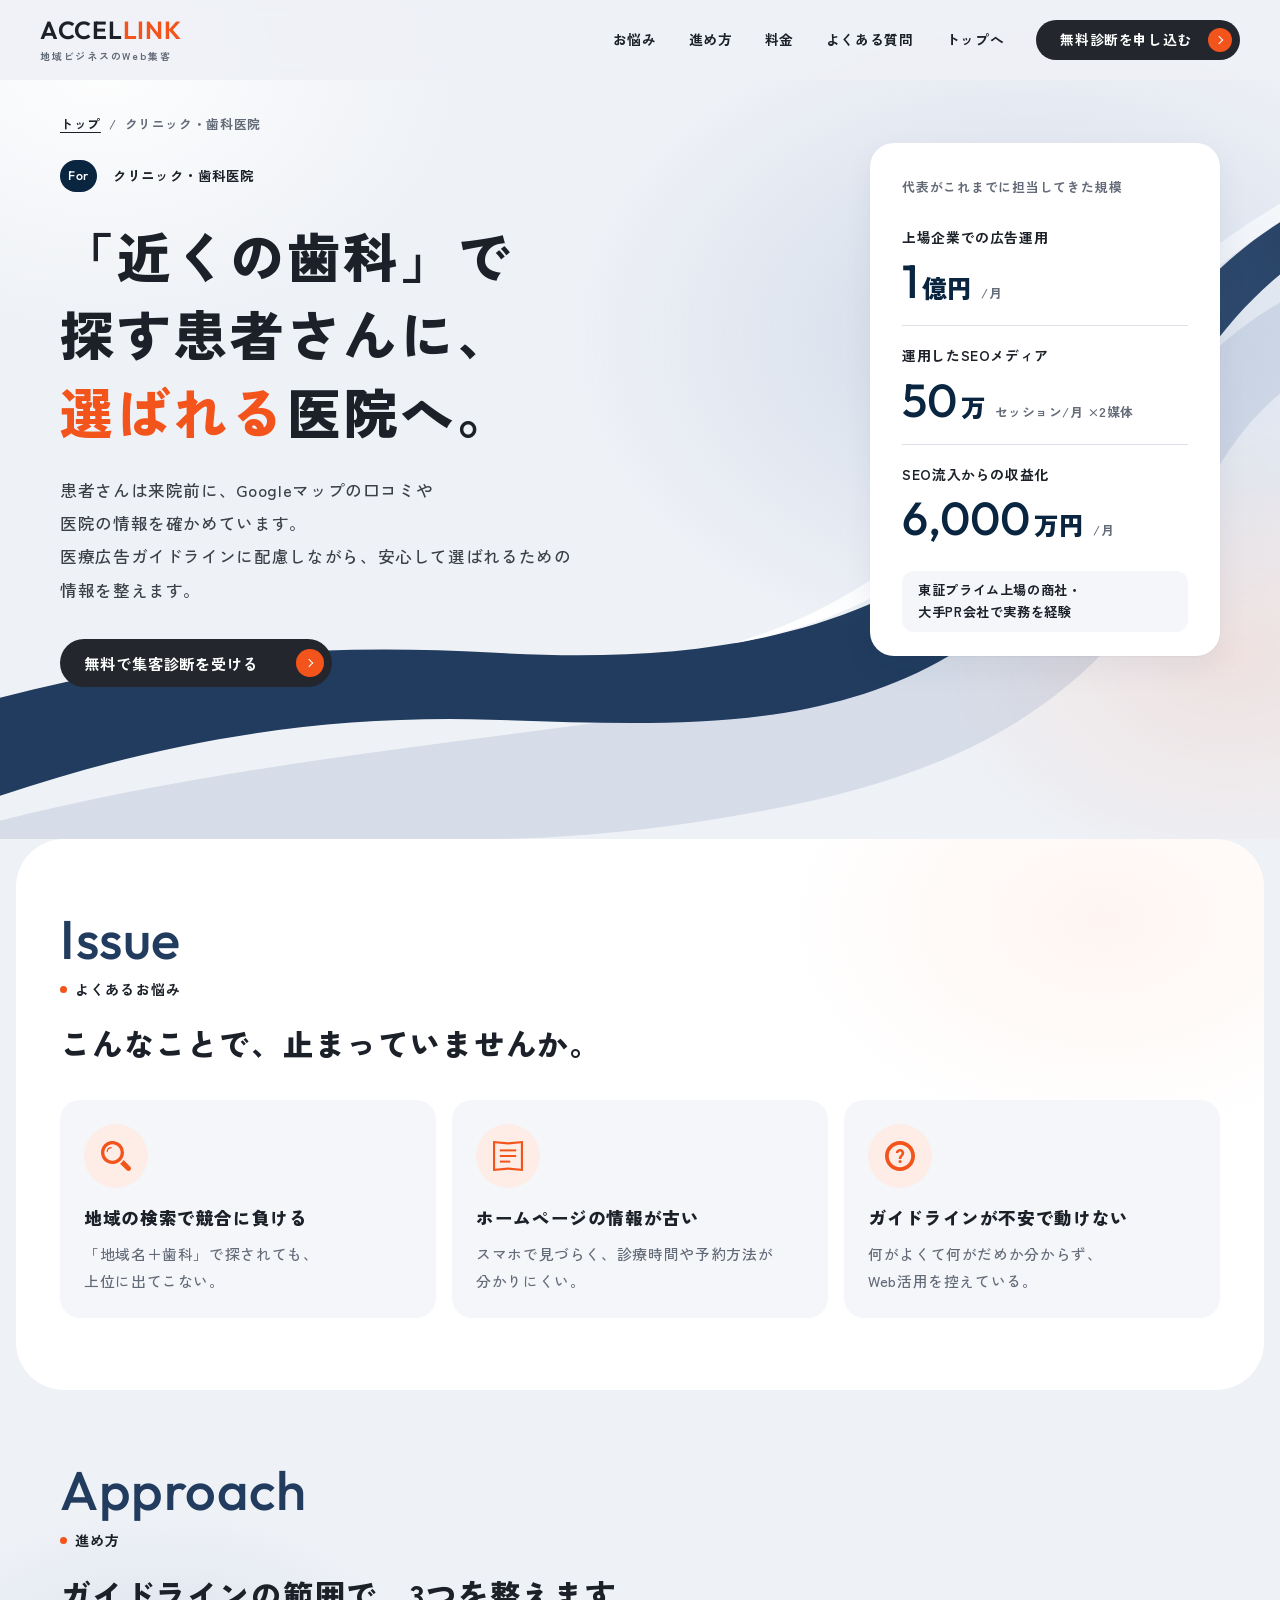
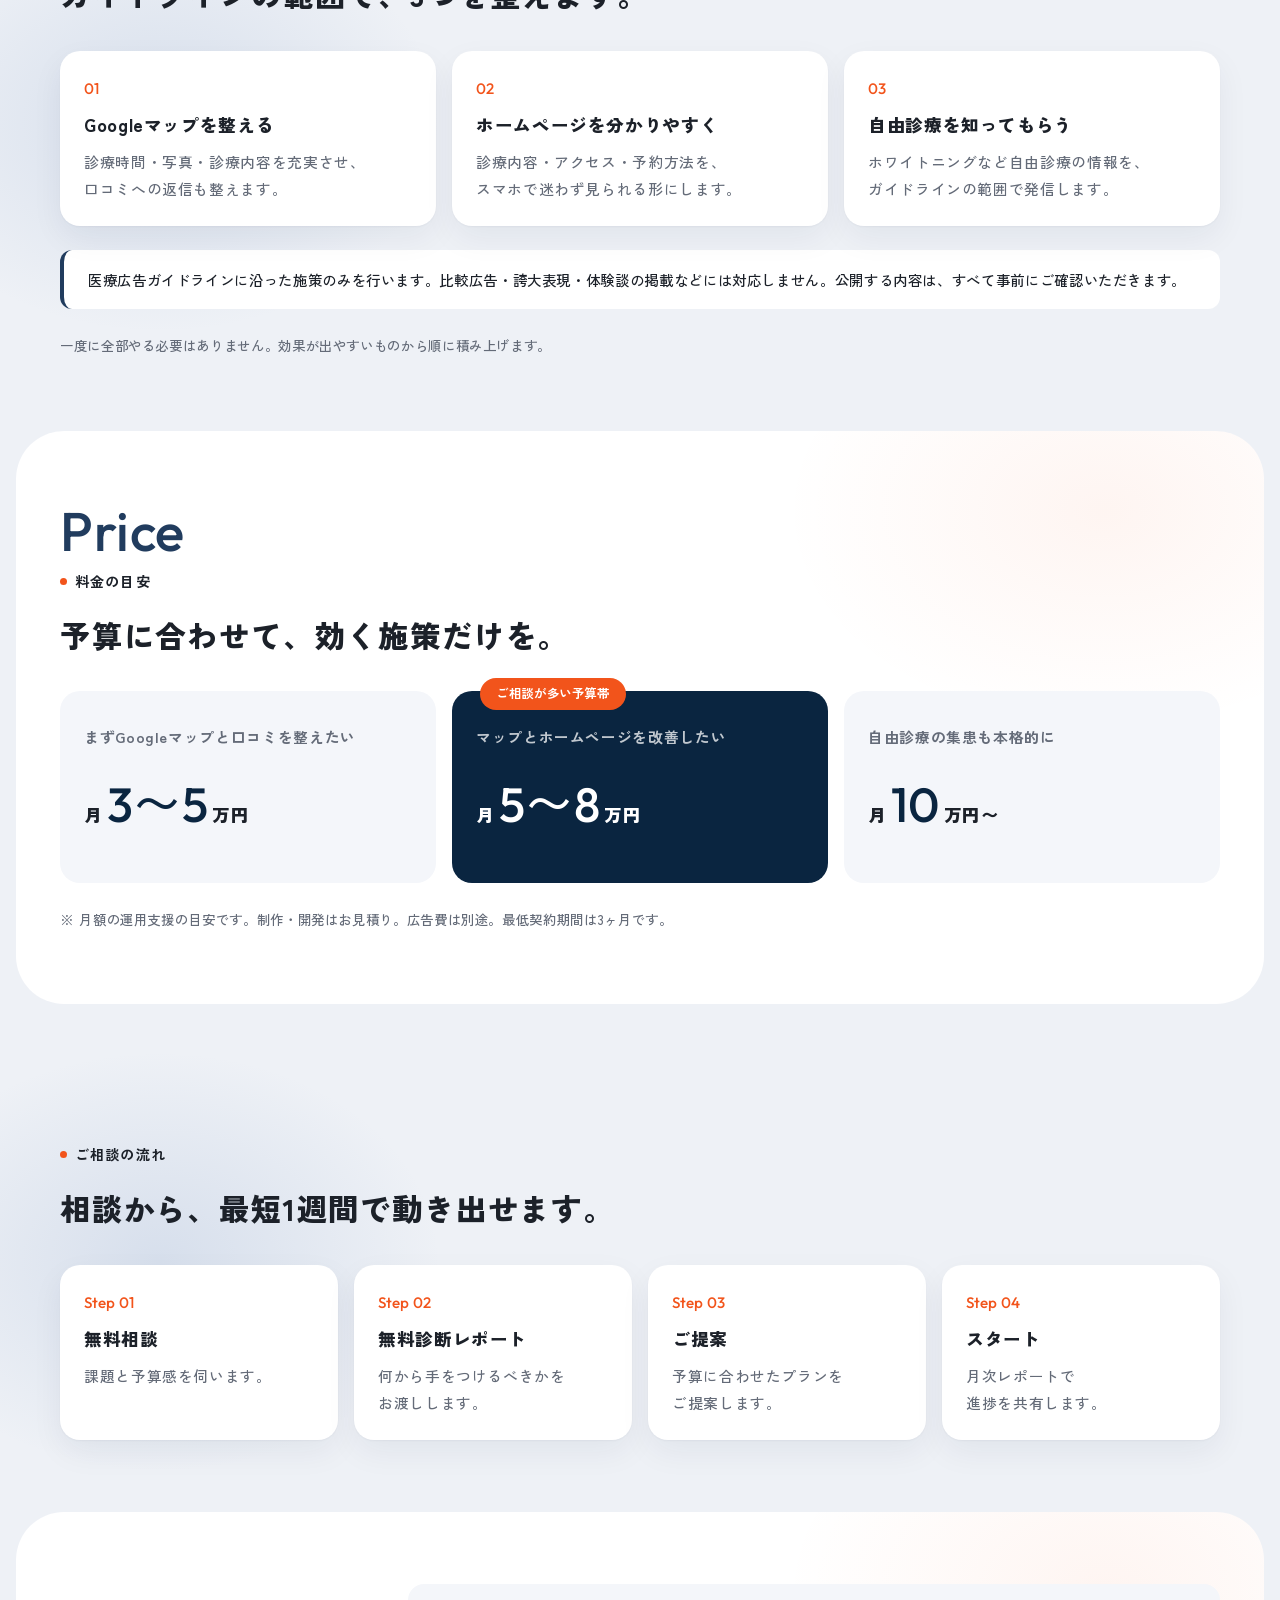
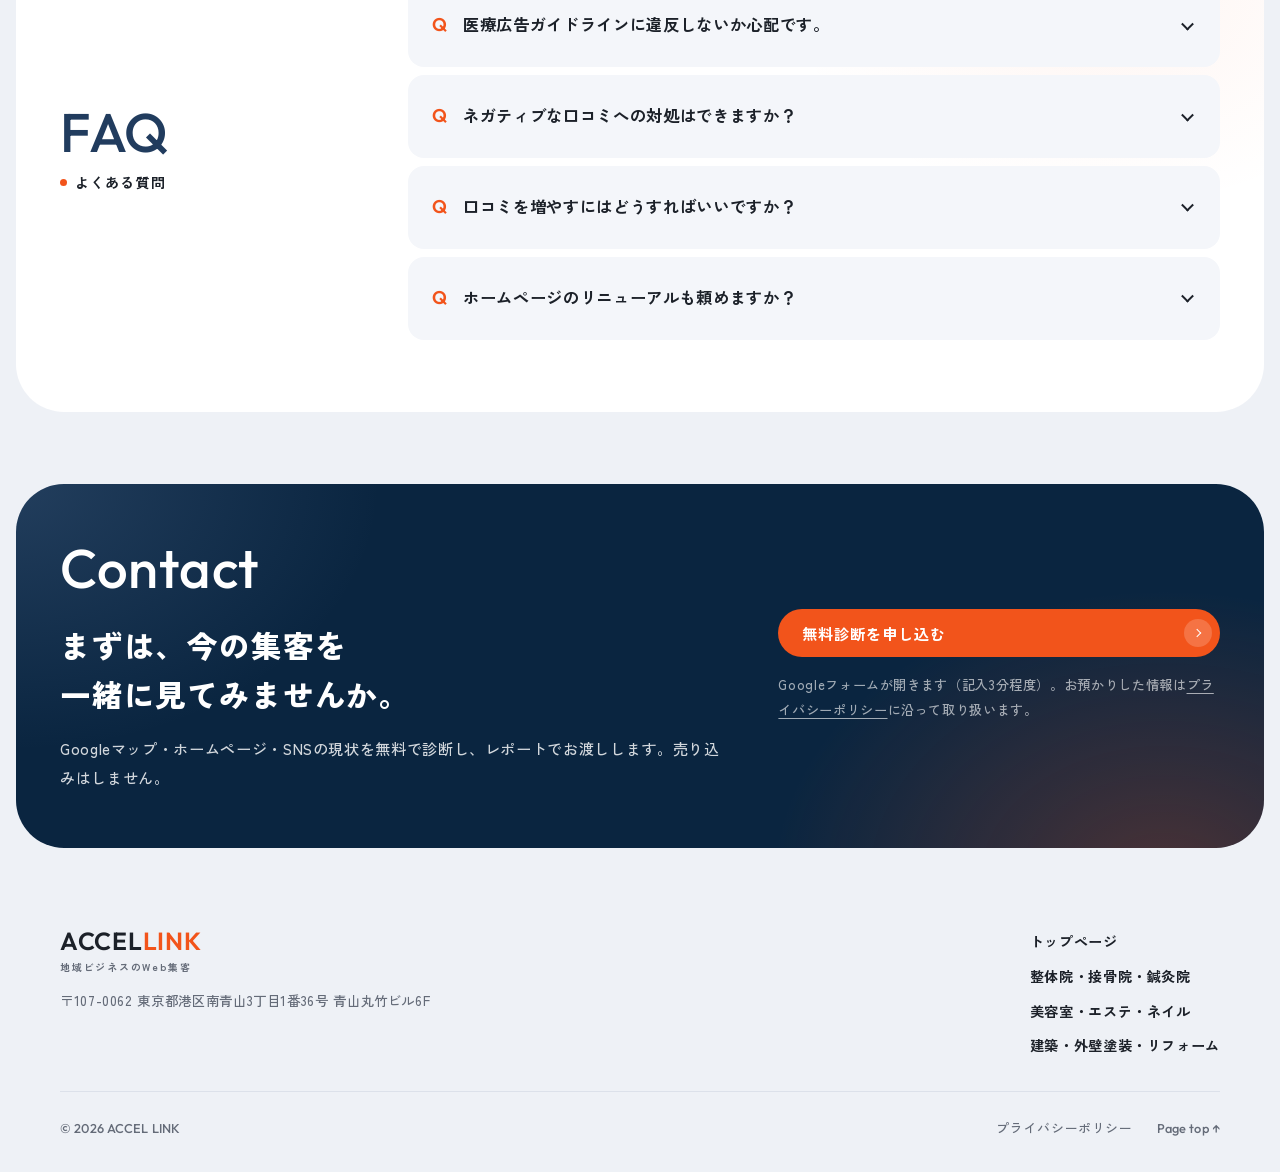
==== commit 1873d869: "余白を8の倍数に統一、CTA枠の左右余白の計算を修正 Co-Authored-By: Claude Opus 5.5 <noreply@anthropic.com>" ====
--- a/clinic/index.html
+++ b/clinic/index.html
@@ -21,9 +21,9 @@
   <link rel="preconnect" href="https://fonts.googleapis.com">
   <link rel="preconnect" href="https://fonts.gstatic.com" crossorigin>
   <link href="https://fonts.googleapis.com/css2?family=Zen+Kaku+Gothic+New:wght@400;500;700;900&family=Outfit:wght@400;500;600&display=swap" rel="stylesheet">
-  <link rel="stylesheet" href="../top.css?v=20261108a">
+  <link rel="stylesheet" href="../top.css?v=20261108c">
   <script type="application/ld+json">{"@context":"https://schema.org","@type":"BreadcrumbList","itemListElement":[{"@type":"ListItem","position":1,"name":"トップ","item":"https://accellink.github.io/"},{"@type":"ListItem","position":2,"name":"クリニック・歯科医院","item":"https://accellink.github.io/clinic/"}]}</script>
-  <script src="../analytics.js?v=20261108a"></script>
+  <script src="../analytics.js?v=20261108c"></script>
 </head>
 <body>
 
@@ -225,6 +225,6 @@
 
   <a href="https://forms.gle/tFz5SyBMukdLWGup6" target="_blank" rel="noopener noreferrer" class="sp-cta" id="spCta" aria-hidden="true" tabindex="-1">無料で集客診断を受ける<i class="arrow arrow--accent" aria-hidden="true"></i></a>
 
-  <script src="../script.js?v=20261108a"></script>
+  <script src="../script.js?v=20261108c"></script>
 </body>
 </html>
--- a/top.css
+++ b/top.css
@@ -97,7 +97,7 @@
 .logo { display: inline-flex; flex-direction: column; line-height: 1; }
 .logo__main { font-family: var(--en); font-weight: 600; font-size: 1.55rem; letter-spacing: .03em; color: var(--strong); }
 .logo__main span { color: var(--accent); }
-.logo__sub { font-size: .62rem; font-weight: 700; letter-spacing: .18em; color: var(--muted); margin-top: 6px; }
+.logo__sub { font-size: .62rem; font-weight: 700; letter-spacing: .18em; color: var(--muted); margin-top: 8px; }
 
 /* ---------------------------------------------- ヘッダー */
 .header {
@@ -111,23 +111,23 @@
   transition: border-color .3s;
 }
 .header.is-solid { border-color: var(--line); }
-.nav { display: flex; align-items: center; gap: 30px; }
+.nav { display: flex; align-items: center; gap: 32px; }
 .nav a { font-size: .86rem; font-weight: 700; color: var(--strong); transition: color .2s; }
 .nav a:hover { color: var(--accent); }
 .nav .nav__cta {
-  display: inline-flex; align-items: center; gap: 14px;
+  display: inline-flex; align-items: center; gap: 16px;
   background: var(--dark); color: #fff;
-  padding: 8px 8px 8px 22px; border-radius: 999px;
+  padding: 0 8px 0 24px; height: 40px; border-radius: 999px;
 }
 .nav .nav__cta:hover { color: #fff; background: #000; }
-.nav__cta .arrow { width: 26px; height: 26px; background: var(--accent); }
+.nav__cta .arrow { width: 24px; height: 24px; background: var(--accent); }
 .menu-btn { display: none; }
 
 /* ---------------------------------------------- ボタン */
 .btn {
   display: inline-flex; align-items: center; justify-content: space-between; gap: 24px;
-  min-width: 270px;
-  padding: 12px 12px 12px 28px;
+  min-width: 272px; min-height: 48px;
+  padding: 8px 8px 8px 24px;
   border-radius: 999px;
   font-weight: 700; font-size: .95rem; letter-spacing: .06em;
   transition: background .3s, box-shadow .3s, transform .3s var(--ease);
@@ -143,19 +143,19 @@
 .btn--outline:hover { background: rgba(255,255,255,.08); }
 
 /* ---------------------------------------------- 見出し */
-.head { margin-bottom: 30px; }
+.head { margin-bottom: 32px; }
 .head__en { font-size: clamp(2.4rem, 4.4vw, 3.4rem); font-weight: 500; line-height: 1.05; color: var(--navy-2); }
 .head__ja {
-  display: flex; align-items: center; gap: 10px;
-  font-size: .88rem; font-weight: 700; color: var(--strong); margin-top: 12px; letter-spacing: .08em;
+  display: flex; align-items: center; gap: 8px;
+  font-size: .88rem; font-weight: 700; color: var(--strong); margin-top: 8px; letter-spacing: .08em;
 }
 .head__ja::before { content: ""; width: 7px; height: 7px; border-radius: 50%; background: var(--accent); }
-.head__title { margin-top: 14px; font-size: clamp(1.45rem, 2.5vw, 1.9rem); font-weight: 900; line-height: 1.6; color: var(--strong); letter-spacing: .06em; }
+.head__title { margin-top: 16px; font-size: clamp(1.45rem, 2.5vw, 1.9rem); font-weight: 900; line-height: 1.6; color: var(--strong); letter-spacing: .06em; }
 .head--row { display: flex; justify-content: space-between; align-items: flex-end; gap: 40px; flex-wrap: wrap; }
 .head__lead { max-width: 470px; font-size: .95rem; line-height: 1.95; }
 .head--center { text-align: center; }
 .head--center .head__ja { justify-content: center; }
-.head--center .head__lead { max-width: 46em; margin: 22px auto 0; }
+.head--center .head__lead { max-width: 46em; margin: 24px auto 0; }
 .head--light .head__en, .head--light .head__title, .head--light .head__ja { color: #fff; }
 
 /* ---------------------------------------------- セクション（地色の切り替えで区切りを明確に） */
@@ -170,7 +170,7 @@
 .split > .head { margin-bottom: 0; position: sticky; top: 120px; }
 
 /* ---------------------------------------------- HERO */
-.hero { position: relative; padding: 122px 0 160px; overflow: hidden; }
+.hero { position: relative; padding: 120px 0 160px; overflow: hidden; }
 .hero__bands { position: absolute; left: 0; right: 0; bottom: 0; width: 100%; height: 100%; z-index: 0; pointer-events: none; }
 .hero__bands .b-light { fill: #D6DDE9; }
 .hero__bands .b-navy { fill: var(--navy-2); }
@@ -180,64 +180,64 @@
   width: var(--wrap); margin: 0 auto;
   display: grid; grid-template-columns: minmax(0, 1fr) 350px; gap: 64px; align-items: center;
 }
-.hero__label { display: flex; align-items: center; gap: 14px; font-size: .84rem; font-weight: 700; color: var(--strong); margin-bottom: 24px; letter-spacing: .08em; }
-.hero__label .en { font-size: .78rem; font-weight: 500; color: #fff; background: var(--navy); border-radius: 999px; padding: 3px 12px; letter-spacing: .06em; }
+.hero__label { display: flex; align-items: center; gap: 16px; font-size: .84rem; font-weight: 700; color: var(--strong); margin-bottom: 24px; letter-spacing: .08em; }
+.hero__label .en { font-size: .78rem; font-weight: 500; color: #fff; background: var(--navy); border-radius: 999px; padding: 4px 8px; letter-spacing: .06em; }
 .hero__title {
   font-size: clamp(2.4rem, 4.7vw, 4.1rem);
   font-weight: 900; line-height: 1.45; letter-spacing: .05em;
   color: var(--strong);
 }
 .hero__title em { font-style: normal; color: var(--accent); }
-.hero__text { margin-top: 22px; font-size: 1.04rem; line-height: 2; max-width: 34em; }
-.hero__btns { display: flex; flex-wrap: wrap; gap: 14px; margin-top: 30px; }
+.hero__text { margin-top: 24px; font-size: 1.04rem; line-height: 2; max-width: 34em; }
+.hero__btns { display: flex; flex-wrap: wrap; gap: 16px; margin-top: 32px; }
 
 /* ---------------------------------------------- 実績（ヒーロー右） */
 .numbers {
   background: var(--white);
   border-radius: 24px;
-  padding: 30px 32px 24px;
+  padding: 32px 32px 24px;
   box-shadow: var(--shadow);
 }
-.numbers__note { font-size: .8rem; font-weight: 700; color: var(--muted); margin-bottom: 6px; letter-spacing: .06em; }
+.numbers__note { font-size: .8rem; font-weight: 700; color: var(--muted); margin-bottom: 8px; letter-spacing: .06em; }
 .numbers__list > div { padding: 16px 0; }
 .numbers__list > div + div { border-top: 1px solid var(--line); }
 .numbers dt { font-size: .86rem; font-weight: 700; color: var(--strong); }
 .numbers dd { display: flex; align-items: baseline; flex-wrap: wrap; color: var(--navy); line-height: 1.2; margin-top: 4px; }
 .numbers .num { font-size: 2.9rem; font-weight: 500; letter-spacing: 0; }
-.numbers .unit { font-size: 1.55rem; font-weight: 900; margin-left: 3px; letter-spacing: .02em; }
+.numbers .unit { font-size: 1.55rem; font-weight: 900; margin-left: 4px; letter-spacing: .02em; }
 .numbers dd small { font-size: .8rem; font-weight: 700; color: var(--muted); margin-left: 8px; letter-spacing: .04em; }
 .numbers__career {
-  margin-top: 6px; padding: 12px 14px;
+  margin-top: 8px; padding: 8px 16px;
   background: var(--tint); border-radius: 12px;
   font-size: .82rem; font-weight: 700; color: var(--strong); line-height: 1.7;
 }
 
 /* ---------------------------------------------- 共通カード（全セクションで同じ形に統一） */
-.cards { display: grid; gap: 20px; }
+.cards { display: grid; gap: 16px; }
 .cards--3 { grid-template-columns: repeat(3, 1fr); }
 .cards--4 { grid-template-columns: repeat(4, 1fr); }
 .card {
   background: var(--tint);
   border-radius: var(--radius);
-  padding: 24px 22px;
+  padding: 24px 24px;
   display: flex; flex-direction: column;
 }
 .card--white { background: var(--white); box-shadow: var(--shadow); }
 .card h3 { font-size: 1.1rem; font-weight: 900; color: var(--strong); line-height: 1.6; }
 .card > p:not(.card__no):not(.price__target):not(.price__val):not(.price__badge) { font-size: .92rem; color: var(--muted); margin-top: 8px; line-height: 1.85; }
 .card .ic-circle, .card .ic-badge { margin-bottom: 16px; }
-.card__no { font-size: .95rem; font-weight: 500; color: var(--accent); margin-bottom: 6px; }
-.chips { display: flex; flex-wrap: wrap; gap: 6px; margin-top: 14px; }
-.chips li { font-size: .8rem; font-weight: 700; color: var(--navy); background: var(--tint); border-radius: 999px; padding: 2px 12px; }
+.card__no { font-size: .95rem; font-weight: 500; color: var(--accent); margin-bottom: 8px; }
+.chips { display: flex; flex-wrap: wrap; gap: 8px; margin-top: 16px; }
+.chips li { font-size: .8rem; font-weight: 700; color: var(--navy); background: var(--tint); border-radius: 999px; padding: 4px 8px; }
 .card--link { transition: box-shadow .3s, transform .3s var(--ease); }
 .card--link:hover { box-shadow: 0 18px 40px rgba(20, 35, 60, .1); transform: translateY(-3px); }
 .card--link:hover .arrow { background: var(--accent); }
 .ind__ic { width: 52px; height: 52px; color: var(--navy-2); margin-bottom: 16px; }
 .card--link h3 { flex: 1; }
-.more { display: flex; justify-content: flex-end; align-items: center; gap: 10px; font-size: .8rem; color: var(--strong); margin-top: 14px; }
+.more { display: flex; justify-content: flex-end; align-items: center; gap: 8px; font-size: .8rem; color: var(--strong); margin-top: 16px; }
 
 /* ---------------------------------------------- 料金 */
-.price { position: relative; padding: 30px 26px; }
+.price { position: relative; padding: 32px 24px; }
 .price--pop { background: var(--navy); }
 .price--pop .price__target { color: rgba(255,255,255,.75); }
 .price--pop .price__val, .price--pop .price__val .en { color: #fff; }
@@ -245,10 +245,10 @@
   position: absolute; top: -13px; left: 28px;
   background: var(--accent); color: #fff;
   font-size: .78rem; font-weight: 700;
-  border-radius: 999px; padding: 2px 14px;
+  border-radius: 999px; padding: 4px 16px;
 }
 .price__target { font-size: .92rem; font-weight: 700; color: var(--muted); }
-.price__val { font-weight: 900; color: var(--strong); margin-top: 6px; font-size: 1.1rem; }
+.price__val { font-weight: 900; color: var(--strong); margin-top: 8px; font-size: 1.1rem; }
 .price__val .en { font-size: 3rem; font-weight: 500; color: var(--navy); margin: 0 4px; }
 .notes { margin-top: 24px; font-size: .84rem; color: var(--muted); }
 
@@ -256,20 +256,20 @@
 .profile { display: grid; grid-template-columns: 320px 1fr; gap: 48px; align-items: center; }
 .profile__photo { border-radius: 28px; overflow: hidden; aspect-ratio: 3 / 4; }
 .profile__photo img { width: 100%; height: 100%; object-fit: cover; object-position: 50% 30%; }
-.profile__name { margin-top: 22px; font-size: 1.9rem; font-weight: 900; color: var(--strong); letter-spacing: .16em; line-height: 1.4; }
+.profile__name { margin-top: 24px; font-size: 1.9rem; font-weight: 900; color: var(--strong); letter-spacing: .16em; line-height: 1.4; }
 .profile__role { font-size: .88rem; color: var(--muted); margin-top: 4px; }
-.profile__career { margin-top: 20px; font-size: .96rem; }
-.profile__msg { margin: 22px 0 0; padding: 22px 26px; background: var(--tint); border-radius: var(--radius); }
+.profile__career { margin-top: 16px; font-size: .96rem; }
+.profile__msg { margin: 24px 0 0; padding: 24px 24px; background: var(--tint); border-radius: var(--radius); }
 .profile__quote { font-size: 1.2rem; font-weight: 900; color: var(--strong); margin-bottom: 8px; }
 .profile__quote em { font-style: normal; color: var(--accent); }
 .profile__msg p:last-child { font-size: .94rem; }
 
 /* ---------------------------------------------- FAQ */
-.faq-list { display: flex; flex-direction: column; gap: 12px; }
+.faq-list { display: flex; flex-direction: column; gap: 8px; }
 .faq-item { background: var(--white); border-radius: 16px; box-shadow: var(--shadow); }
 .faq-q {
   width: 100%; text-align: left; border: 0; background: none; cursor: pointer;
-  padding: 21px 64px 21px 28px; position: relative;
+  padding: 24px 64px 24px 24px; position: relative;
   font-size: 1.02rem; font-weight: 700; color: var(--strong); letter-spacing: .04em;
   display: flex; gap: 16px; align-items: baseline;
 }
@@ -283,9 +283,9 @@
 }
 .faq-item.open .faq-q::after { transform: translateY(-30%) rotate(-135deg); }
 .faq-a { display: grid; grid-template-rows: 0fr; transition: grid-template-rows .4s var(--ease); }
-.faq-a > p { overflow: hidden; padding: 0 30px 0 58px; font-size: .94rem; color: var(--text); line-height: 1.9; }
+.faq-a > p { overflow: hidden; padding: 0 32px 0 56px; font-size: .94rem; color: var(--text); line-height: 1.9; }
 .faq-item.open .faq-a { grid-template-rows: 1fr; }
-.faq-item.open .faq-a > p { padding-bottom: 22px; }
+.faq-item.open .faq-a > p { padding-bottom: 24px; }
 
 /* ---------------------------------------------- CTA */
 .cta { padding: 72px 16px 64px; }
@@ -293,49 +293,49 @@
   width: min(1400px, 100%); margin: 0 auto;
   background: var(--navy);
   border-radius: var(--radius-xl);
-  padding: 60px max(calc((100% - 1160px) / 2), 32px);
-  display: grid; grid-template-columns: 1.2fr .8fr; gap: 60px; align-items: center;
+  padding: 56px max(calc((min(1400px, 100vw - 32px) - 1160px) / 2), 32px);
+  display: grid; grid-template-columns: 1.2fr .8fr; gap: 56px; align-items: center;
   color: rgba(255,255,255,.82);
 }
 .cta__text .head__en { color: #fff; font-size: clamp(2.4rem, 4.4vw, 3.4rem); }
-.cta__text h2 { margin: 22px 0 18px; font-size: clamp(1.45rem, 2.5vw, 1.9rem); font-weight: 900; line-height: 1.6; color: #fff; letter-spacing: .06em; }
+.cta__text h2 { margin: 24px 0 16px; font-size: clamp(1.45rem, 2.5vw, 1.9rem); font-weight: 900; line-height: 1.6; color: #fff; letter-spacing: .06em; }
 .cta__text p:last-child { font-size: .95rem; }
-.cta__btns { display: flex; flex-direction: column; gap: 14px; }
+.cta__btns { display: flex; flex-direction: column; gap: 16px; }
 .cta__btns .btn { width: 100%; }
 .cta__note { font-size: .82rem; opacity: .75; }
 
 /* ---------------------------------------------- フッター */
-.footer { padding: 20px 0 30px; }
-.footer__inner { display: flex; justify-content: space-between; gap: 40px; flex-wrap: wrap; padding-bottom: 30px; border-bottom: 1px solid var(--line); }
-.footer__address { font-size: .84rem; color: var(--muted); margin-top: 20px; }
-.footer__nav { display: grid; grid-template-columns: repeat(2, max-content); gap: 8px 50px; font-size: .88rem; font-weight: 700; color: var(--strong); }
+.footer { padding: 16px 0 32px; }
+.footer__inner { display: flex; justify-content: space-between; gap: 40px; flex-wrap: wrap; padding-bottom: 32px; border-bottom: 1px solid var(--line); }
+.footer__address { font-size: .84rem; color: var(--muted); margin-top: 16px; }
+.footer__nav { display: grid; grid-template-columns: repeat(2, max-content); gap: 8px 48px; font-size: .88rem; font-weight: 700; color: var(--strong); }
 .footer__nav a:hover { color: var(--accent); }
-.footer__bottom { display: flex; justify-content: space-between; padding-top: 22px; font-size: .8rem; color: var(--muted); }
+.footer__bottom { display: flex; justify-content: space-between; padding-top: 24px; font-size: .8rem; color: var(--muted); }
 .footer__top:hover { color: var(--strong); }
-.footer__links { display: flex; gap: 28px; }
+.footer__links { display: flex; gap: 24px; }
 .footer__links a:hover { color: var(--strong); }
 .cta__note a { text-decoration: underline; text-underline-offset: 3px; }
 
 /* ---------------------------------------------- 下層（業界別ページ） */
-.hero--sub { padding: 116px 0 150px; }
+.hero--sub { padding: 112px 0 152px; }
 .hero--sub .hero__title { font-size: clamp(2.2rem, 4.2vw, 3.5rem); }
-.crumb { display: flex; flex-wrap: wrap; gap: 10px; font-size: .8rem; font-weight: 700; color: var(--muted); margin-bottom: 26px; }
+.crumb { display: flex; flex-wrap: wrap; gap: 8px; font-size: .8rem; font-weight: 700; color: var(--muted); margin-bottom: 24px; }
 .crumb a { color: var(--strong); text-decoration: underline; text-underline-offset: 3px; }
 .crumb a:hover { color: var(--accent); }
-.notice { margin-top: 24px; padding: 18px 22px; background: var(--white); border-left: 4px solid var(--navy-2); border-radius: 12px; font-size: .9rem; color: var(--strong); }
+.notice { margin-top: 24px; padding: 16px 24px; background: var(--white); border-left: 4px solid var(--navy-2); border-radius: 12px; font-size: .9rem; color: var(--strong); }
 .faq-list--tint .faq-item { background: var(--tint); box-shadow: none; }
 .footer__nav--sub { grid-template-columns: max-content; }
 
 /* ---------------------------------------------- 下層（プライバシーポリシー） */
 .legal__back { font-size: .86rem; font-weight: 700; color: var(--strong); }
 .legal__back:hover { color: var(--accent); }
-.legal { padding: 150px 16px 100px; }
-.legal__inner { width: min(820px, 100%); margin: 0 auto; background: var(--white); border-radius: var(--radius-xl); padding: 72px clamp(22px, 6vw, 72px); }
+.legal { padding: 152px 16px 96px; }
+.legal__inner { width: min(820px, 100%); margin: 0 auto; background: var(--white); border-radius: var(--radius-xl); padding: 72px clamp(24px, 6vw, 72px); }
 .legal__inner .head__en { font-size: clamp(2rem, 4vw, 2.8rem); }
-.legal__title { margin: 10px 0 36px; font-size: 1.6rem; font-weight: 900; color: var(--strong); }
-.legal h2 { margin: 40px 0 12px; font-size: 1.1rem; font-weight: 900; color: var(--strong); }
-.legal p + p { margin-top: 10px; }
-.legal ul { margin-top: 10px; padding-left: 1.2em; list-style: disc; }
+.legal__title { margin: 8px 0 32px; font-size: 1.6rem; font-weight: 900; color: var(--strong); }
+.legal h2 { margin: 40px 0 8px; font-size: 1.1rem; font-weight: 900; color: var(--strong); }
+.legal p + p { margin-top: 8px; }
+.legal ul { margin-top: 8px; padding-left: 1.2em; list-style: disc; }
 .legal a { color: var(--navy-2); text-decoration: underline; text-underline-offset: 3px; }
 .legal__date { margin-top: 48px; font-size: .88rem; color: var(--muted); }
 
@@ -433,7 +433,7 @@
    レスポンシブ
    ========================================================= */
 @media (max-width: 1180px) {
-  .nav { gap: 20px; }
+  .nav { gap: 16px; }
   .nav a { font-size: .82rem; }
   .cards--4 { grid-template-columns: repeat(2, 1fr); }
   .profile { grid-template-columns: 300px 1fr; gap: 48px; }
@@ -441,9 +441,9 @@
 
 @media (max-width: 960px) {
   :root { --wrap: min(1160px, 100% - 40px); }
-  .header { height: 68px; padding: 0 20px; }
+  .header { height: 64px; padding: 0 16px; }
   .menu-btn {
-    display: flex; flex-direction: column; align-items: center; justify-content: center; gap: 7px;
+    display: flex; flex-direction: column; align-items: center; justify-content: center; gap: 8px;
     width: 46px; height: 46px; border: 0; border-radius: 50%;
     background: var(--dark); cursor: pointer; position: relative; z-index: 2;
   }
@@ -453,32 +453,32 @@
   .nav {
     position: fixed; inset: 0; background: var(--bg);
     flex-direction: column; align-items: stretch; justify-content: center; gap: 0;
-    padding: 90px 28px 40px;
+    padding: 88px 24px 40px;
     opacity: 0; visibility: hidden; transition: opacity .3s, visibility .3s;
   }
   .nav.open { opacity: 1; visibility: visible; }
-  .nav a { font-size: 1.1rem; padding: 14px 4px; border-bottom: 1px solid var(--line); }
-  .nav .nav__cta { margin-top: 24px; justify-content: space-between; border: 0; padding: 12px 12px 12px 24px; }
-
-  .hero { padding: 110px 0 190px; }
+  .nav a { font-size: 1.1rem; padding: 16px 4px; border-bottom: 1px solid var(--line); }
+  .nav .nav__cta { margin-top: 24px; justify-content: space-between; border: 0; padding: 8px 8px 8px 24px; }
+
+  .hero { padding: 112px 0 192px; }
   .hero__bands { top: auto; height: 420px; }
   .hero__inner { grid-template-columns: 1fr; gap: 48px; }
   .numbers { max-width: 520px; }
-  .split, .message, .profile { grid-template-columns: 1fr; gap: 44px; }
+  .split, .message, .profile { grid-template-columns: 1fr; gap: 40px; }
   .split > .head { position: static; }
   .profile__photo { max-width: 360px; }
   .cards--3 { grid-template-columns: 1fr; }
-  .cta__inner { grid-template-columns: 1fr; gap: 36px; }
+  .cta__inner { grid-template-columns: 1fr; gap: 32px; }
 
   /* 横並びの小さなカードにして縦の長さを詰める */
-  .cards--row { gap: 10px; }
-  .cards--row .card { display: grid; grid-template-columns: auto 1fr; column-gap: 18px; align-items: center; padding: 20px 22px; }
+  .cards--row { gap: 8px; }
+  .cards--row .card { display: grid; grid-template-columns: auto 1fr; column-gap: 16px; align-items: center; padding: 16px 24px; }
   .cards--row .card > :first-child { grid-row: span 2; margin: 0; }
-  .cards--row .card > p:not(.card__no) { margin-top: 2px !important; }
+  .cards--row .card > p:not(.card__no) { margin-top: 4px !important; }
   .cards--row .ic-circle { width: 52px; height: 52px; }
   .cards--row .ic-circle .ic { width: 26px; height: 26px; }
   .cards--row .card__no { font-size: 1.5rem; min-width: 1.6em; }
-  .cards--price .price { grid-template-columns: 1fr auto; padding: 22px; }
+  .cards--price .price { grid-template-columns: 1fr auto; padding: 24px; }
   .cards--price .price__badge { grid-row: auto; }
   .cards--price .price > .price__target { grid-column: 1; grid-row: 1; }
   .cards--price .price > .price__val { grid-column: 2; grid-row: 1; margin: 0; white-space: nowrap; }
@@ -486,8 +486,8 @@
 
   .sp-cta {
     display: flex; align-items: center; justify-content: space-between; gap: 16px;
-    position: fixed; z-index: 90; left: 12px; right: 12px; bottom: calc(12px + env(safe-area-inset-bottom));
-    padding: 10px 10px 10px 24px; border-radius: 999px;
+    position: fixed; z-index: 90; left: 16px; right: 16px; bottom: calc(16px + env(safe-area-inset-bottom));
+    padding: 8px 8px 8px 24px; min-height: 48px; border-radius: 999px;
     background: var(--dark); color: #fff; font-weight: 700; font-size: .95rem; letter-spacing: .06em;
     box-shadow: 0 10px 30px rgba(0, 0, 0, .18);
     opacity: 0; visibility: hidden; transition: opacity .3s, visibility .3s;
@@ -504,46 +504,46 @@
   .hero__text { font-size: .98rem; }
   .hero__label { flex-wrap: wrap; gap: 8px; }
   .btn { width: 100%; min-width: 0; }
-  .numbers { padding: 24px 22px 18px; }
+  .numbers { padding: 24px 24px 16px; }
   .numbers .num { font-size: 2.5rem; }
   .sec { padding: 72px 0; }
   .sec--white { width: calc(100% - 16px); border-radius: 30px; }
-  .cta__inner { border-radius: 30px; padding: 80px 20px; }
+  .cta__inner { border-radius: 30px; padding: 80px 16px; }
   .cta { padding-left: 8px; padding-right: 8px; }
   .head { margin-bottom: 32px; }
   .head--center { text-align: left; }
   .head--center .head__ja { justify-content: flex-start; }
   .cards--4 { grid-template-columns: 1fr; }
-  .card { padding: 26px 22px; }
-  .faq-q { padding: 20px 50px 20px 20px; font-size: .96rem; }
+  .card { padding: 24px 24px; }
+  .faq-q { padding: 16px 48px 16px 16px; font-size: .96rem; }
   .faq-q::after { right: 20px; }
-  .faq-a > p { padding-left: 20px; padding-right: 20px; }
-  .cta { padding-top: 96px; padding-bottom: 70px; }
+  .faq-a > p { padding-left: 16px; padding-right: 16px; }
+  .cta { padding-top: 96px; padding-bottom: 72px; }
   .footer__bottom { flex-direction: column; gap: 8px; }
 
   /* ---- スクロール量を減らすためのスマホ最適化 ---- */
-  .header { height: 60px; }
+  .header { height: 64px; }
   .menu-btn { width: 42px; height: 42px; }
-  .hero { padding: 76px 0 215px; }
+  .hero { padding: 88px 0 216px; }
   .hero__bands { left: auto; right: -150px; width: 800px; height: 500px; }
   .hero--sub .hero__label { display: none; }   /* パンくずと同じ内容なのでスマホでは省く */
-  .hero--sub .crumb { margin-bottom: 12px; }
+  .hero--sub .crumb { margin-bottom: 8px; }
   .hero--sub .hero__title { font-size: 1.8rem; }
   .hero--sub .hero__text { font-size: .86rem; line-height: 1.7; }
-  .hero__inner { gap: 18px; }
-  .hero__label { margin-bottom: 14px; font-size: .7rem; letter-spacing: .02em; flex-wrap: nowrap; gap: 8px; white-space: nowrap; }
+  .hero__inner { gap: 16px; }
+  .hero__label { margin-bottom: 16px; font-size: .7rem; letter-spacing: .02em; flex-wrap: nowrap; gap: 8px; white-space: nowrap; }
   .hero__label .en { flex-shrink: 0; }
   .hero__title { font-size: 2rem; line-height: 1.38; }
-  .hero__text { margin-top: 14px; font-size: .9rem; line-height: 1.8; }
-  .hero__btns { margin-top: 20px; }
-  .crumb { margin-bottom: 14px; }
+  .hero__text { margin-top: 16px; font-size: .9rem; line-height: 1.8; }
+  .hero__btns { margin-top: 16px; }
+  .crumb { margin-bottom: 16px; }
 
   /* 実績は3列の帯にまとめる */
   /* 実績：カードにせず、数字だけを3列で軽く見せる */
   .numbers { background: none; box-shadow: none; padding: 0; border-radius: 0; }
   .numbers__note, .numbers__career { display: none; }
   .numbers__list { display: grid; grid-template-columns: repeat(3, 1fr); }
-  .numbers__list > div { padding: 2px 0 2px 12px; display: flex; flex-direction: column-reverse; }
+  .numbers__list > div { padding: 4px 0 4px 8px; display: flex; flex-direction: column-reverse; }
   .numbers__list > div:first-child { padding-left: 0; }
   .numbers__list > div + div { border-top: 0; border-left: 1px solid rgba(33, 60, 94, .18); }
   .numbers dt { font-size: .66rem; font-weight: 700; color: var(--muted); letter-spacing: .02em; line-height: 1.3; margin-top: 4px; }
@@ -553,40 +553,40 @@
   .numbers__list > div:nth-child(3) dt::before { content: "月間のSEO収益"; }
   .numbers dd { margin-top: 0; flex-wrap: nowrap; white-space: nowrap; }
   .numbers .num { font-size: 1.7rem; }
-  .numbers .unit { font-size: .8rem; margin-left: 1px; }
+  .numbers .unit { font-size: .8rem; margin-left: 4px; }
   .numbers dd small { display: none; }
 
-  .sec { padding: 52px 0; }
+  .sec { padding: 48px 0; }
   .sec--white { border-radius: 26px; }
-  .head { margin-bottom: 22px; }
+  .head { margin-bottom: 24px; }
   .head__en { font-size: 2.1rem; }
-  .head__ja { margin-top: 6px; font-size: .8rem; }
-  .head__title { margin-top: 14px; font-size: 1.22rem; line-height: 1.55; }
+  .head__ja { margin-top: 8px; font-size: .8rem; }
+  .head__title { margin-top: 16px; font-size: 1.22rem; line-height: 1.55; }
 
   .card h3 { font-size: 1rem; }
   .card > p:not(.card__no):not(.price__target):not(.price__val):not(.price__badge) { font-size: .84rem; line-height: 1.75; }
-  .cards--row .card { padding: 16px 16px; column-gap: 14px; }
+  .cards--row .card { padding: 16px 16px; column-gap: 16px; }
   .cards--row .ic-circle { width: 44px; height: 44px; }
   .cards--row .ic-circle .ic { width: 22px; height: 22px; }
-  .cards--price .price { padding: 18px 18px; }
+  .cards--price .price { padding: 16px 16px; }
   .cards--price .price__target { font-size: .84rem; }
   .cards--price .price__val .en { font-size: 2rem; }
 
   /* 2列グリッド（サービス・対応業界・流れ） */
-  .cards--grid2 { grid-template-columns: 1fr 1fr; gap: 10px; }
-  .cards--grid2 .card { padding: 18px 14px 16px; border-radius: 16px; }
-  .cards--grid2 .ic-badge { width: 40px; height: 40px; border-radius: 12px; margin-bottom: 12px; }
+  .cards--grid2 { grid-template-columns: 1fr 1fr; gap: 8px; }
+  .cards--grid2 .card { padding: 16px 16px 16px; border-radius: 16px; }
+  .cards--grid2 .ic-badge { width: 40px; height: 40px; border-radius: 12px; margin-bottom: 8px; }
   .cards--grid2 .ic-badge .ic { width: 22px; height: 22px; }
   .cards--grid2 .card h3 { font-size: .95rem; line-height: 1.5; }
   .cards--grid2 .card > p:not(.card__no) { font-size: .76rem !important; line-height: 1.65 !important; margin-top: 4px !important; }
-  .cards--grid2 .card__no { font-size: .8rem; margin-bottom: 2px; }
+  .cards--grid2 .card__no { font-size: .8rem; margin-bottom: 4px; }
   .cards--grid2 p .nb, .cards--row p .nb { display: inline; }
   .cards--grid2 p, .cards--row p { word-break: auto-phrase; }
-  .cards--grid2 .chips { margin-top: 10px; gap: 4px; }
-  .cards--grid2 .chips li { font-size: .68rem; padding: 1px 8px; letter-spacing: 0; }
-  .cards--grid2 .ind__ic { width: 36px; height: 36px; margin-bottom: 10px; }
+  .cards--grid2 .chips { margin-top: 8px; gap: 4px; }
+  .cards--grid2 .chips li { font-size: .68rem; padding: 4px 8px; letter-spacing: 0; }
+  .cards--grid2 .ind__ic { width: 36px; height: 36px; margin-bottom: 8px; }
   .cards--grid2 .card--link h3 { font-size: .88rem; }
-  .cards--grid2 .more { margin-top: 10px; font-size: 0; }
+  .cards--grid2 .more { margin-top: 8px; font-size: 0; }
   .cards--grid2 .more .arrow { width: 24px; height: 24px; }
 
   /* プロフィール：写真を小さく横に置く */
@@ -599,23 +599,23 @@
   .profile__name { margin-top: 8px; font-size: 1.4rem; }
   .profile__role { font-size: .74rem; }
   .profile__career, .profile__msg { grid-column: 1 / -1; }
-  .profile__career { margin-top: 18px; font-size: .88rem; }
-  .profile__msg { margin-top: 16px; padding: 18px; }
+  .profile__career { margin-top: 16px; font-size: .88rem; }
+  .profile__msg { margin-top: 16px; padding: 16px; }
   .profile__quote { font-size: 1.05rem; }
   .profile__msg p:last-child { font-size: .86rem; }
 
   .faq-list { gap: 8px; }
-  .faq-q { padding: 16px 44px 16px 16px; font-size: .9rem; gap: 10px; }
+  .faq-q { padding: 16px 40px 16px 16px; font-size: .9rem; gap: 8px; }
   .faq-q::after { right: 18px; }
-  .faq-a > p { padding: 0 18px 0 16px; font-size: .86rem; }
-  .faq-item.open .faq-a > p { padding-bottom: 18px; }
+  .faq-a > p { padding: 0 16px 0 16px; font-size: .86rem; }
+  .faq-item.open .faq-a > p { padding-bottom: 16px; }
   .notes, .notice { font-size: .78rem; }
-  .notice { margin-top: 14px; padding: 14px 16px; }
-
-  .cta { padding: 52px 8px 32px; }
-  .cta__inner { padding: 52px 20px; gap: 24px; }
-  .cta__text h2 { margin: 14px 0 12px; font-size: 1.3rem; }
+  .notice { margin-top: 16px; padding: 16px 16px; }
+
+  .cta { padding: 48px 8px 32px; }
+  .cta__inner { padding: 48px 16px; gap: 24px; }
+  .cta__text h2 { margin: 16px 0 8px; font-size: 1.3rem; }
   .cta__text p:last-child { font-size: .86rem; }
-  .footer__inner { padding-bottom: 28px; gap: 24px; }
-  .footer__nav { gap: 6px 28px; font-size: .82rem; }
-}
+  .footer__inner { padding-bottom: 24px; gap: 24px; }
+  .footer__nav { gap: 8px 24px; font-size: .82rem; }
+}
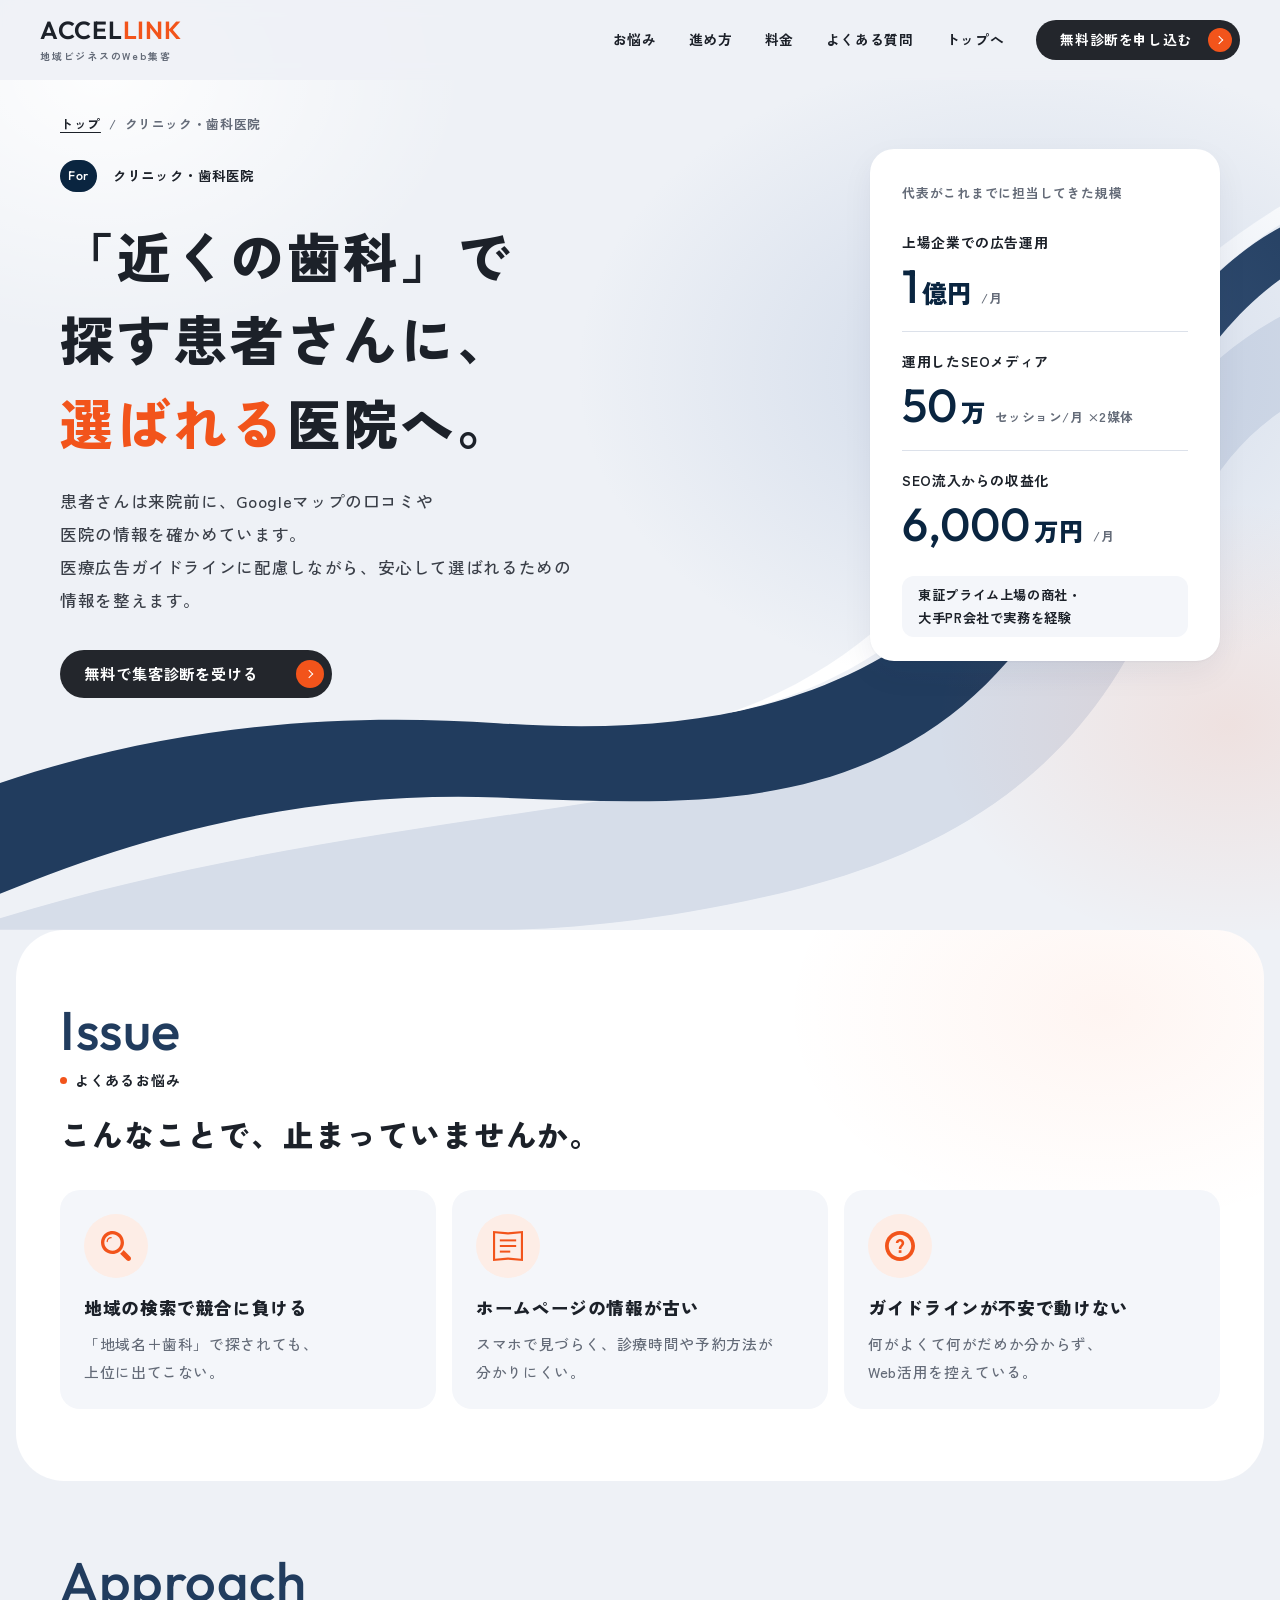
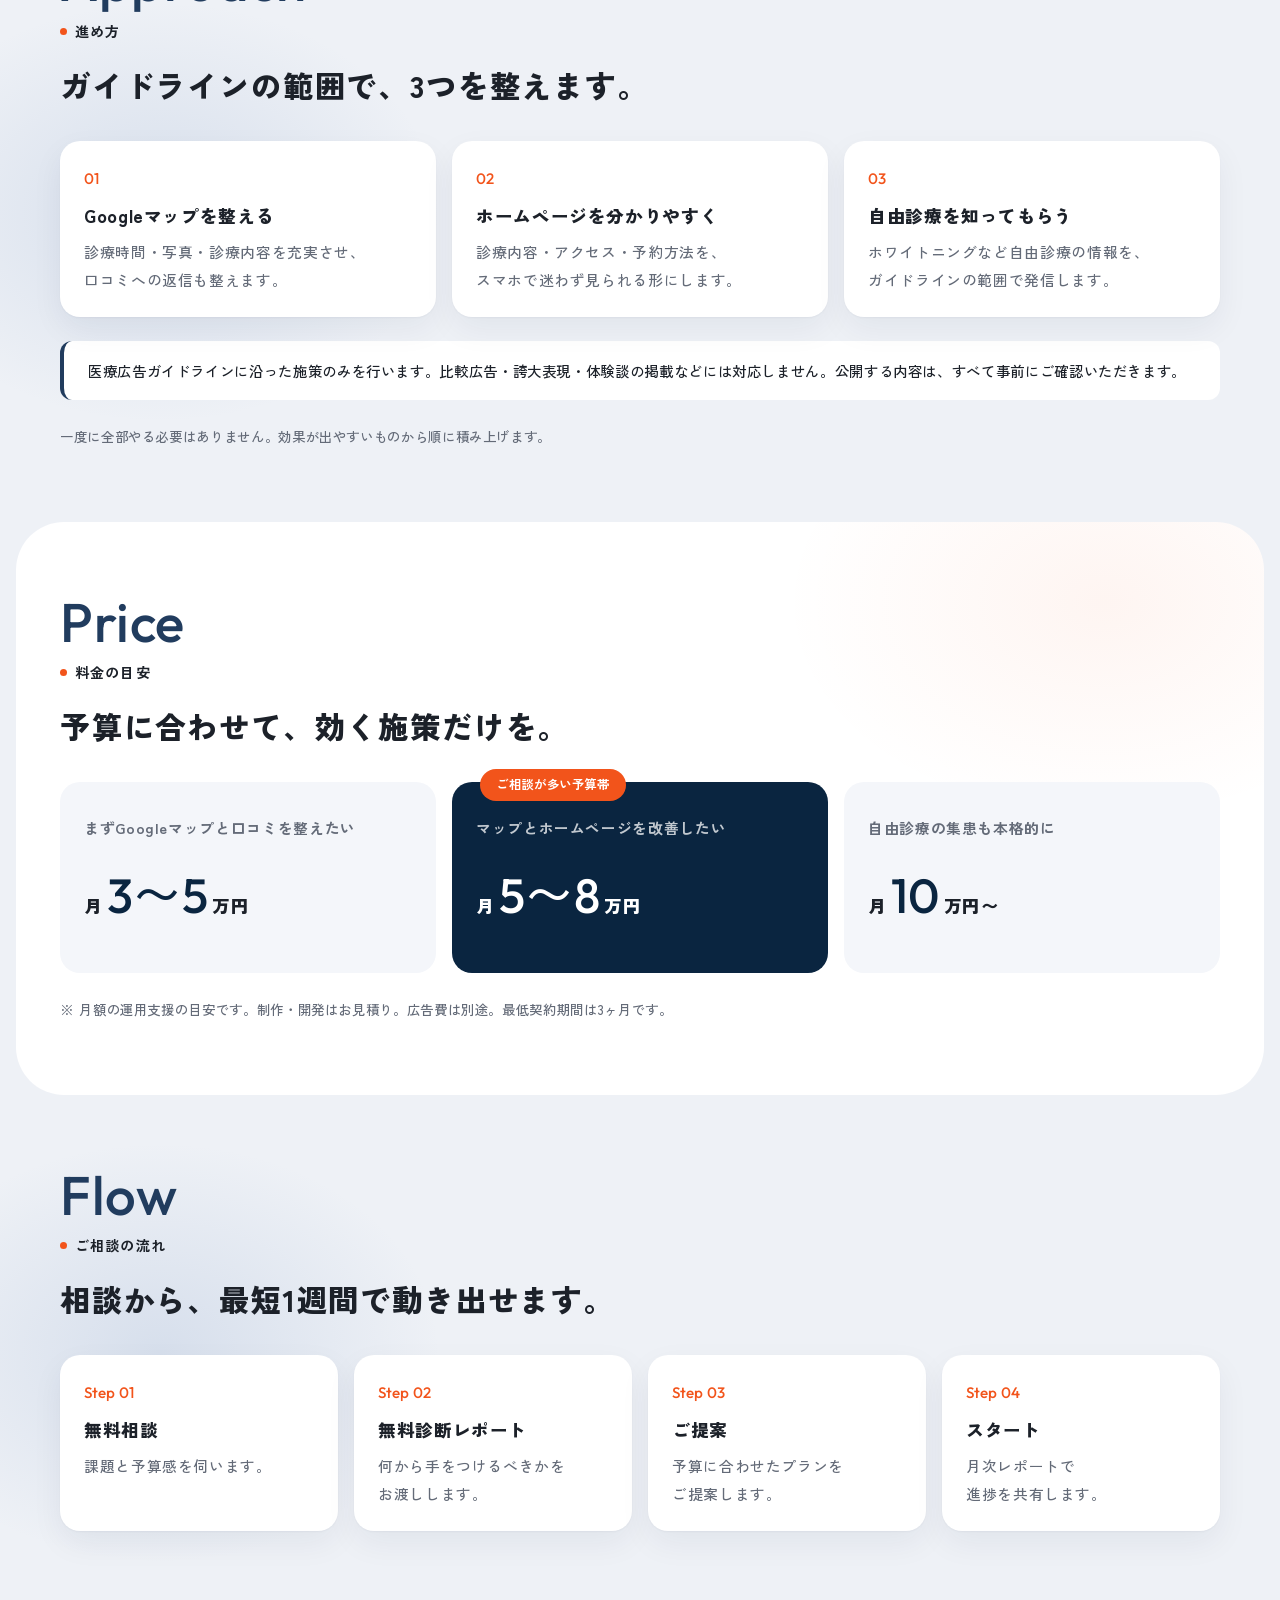
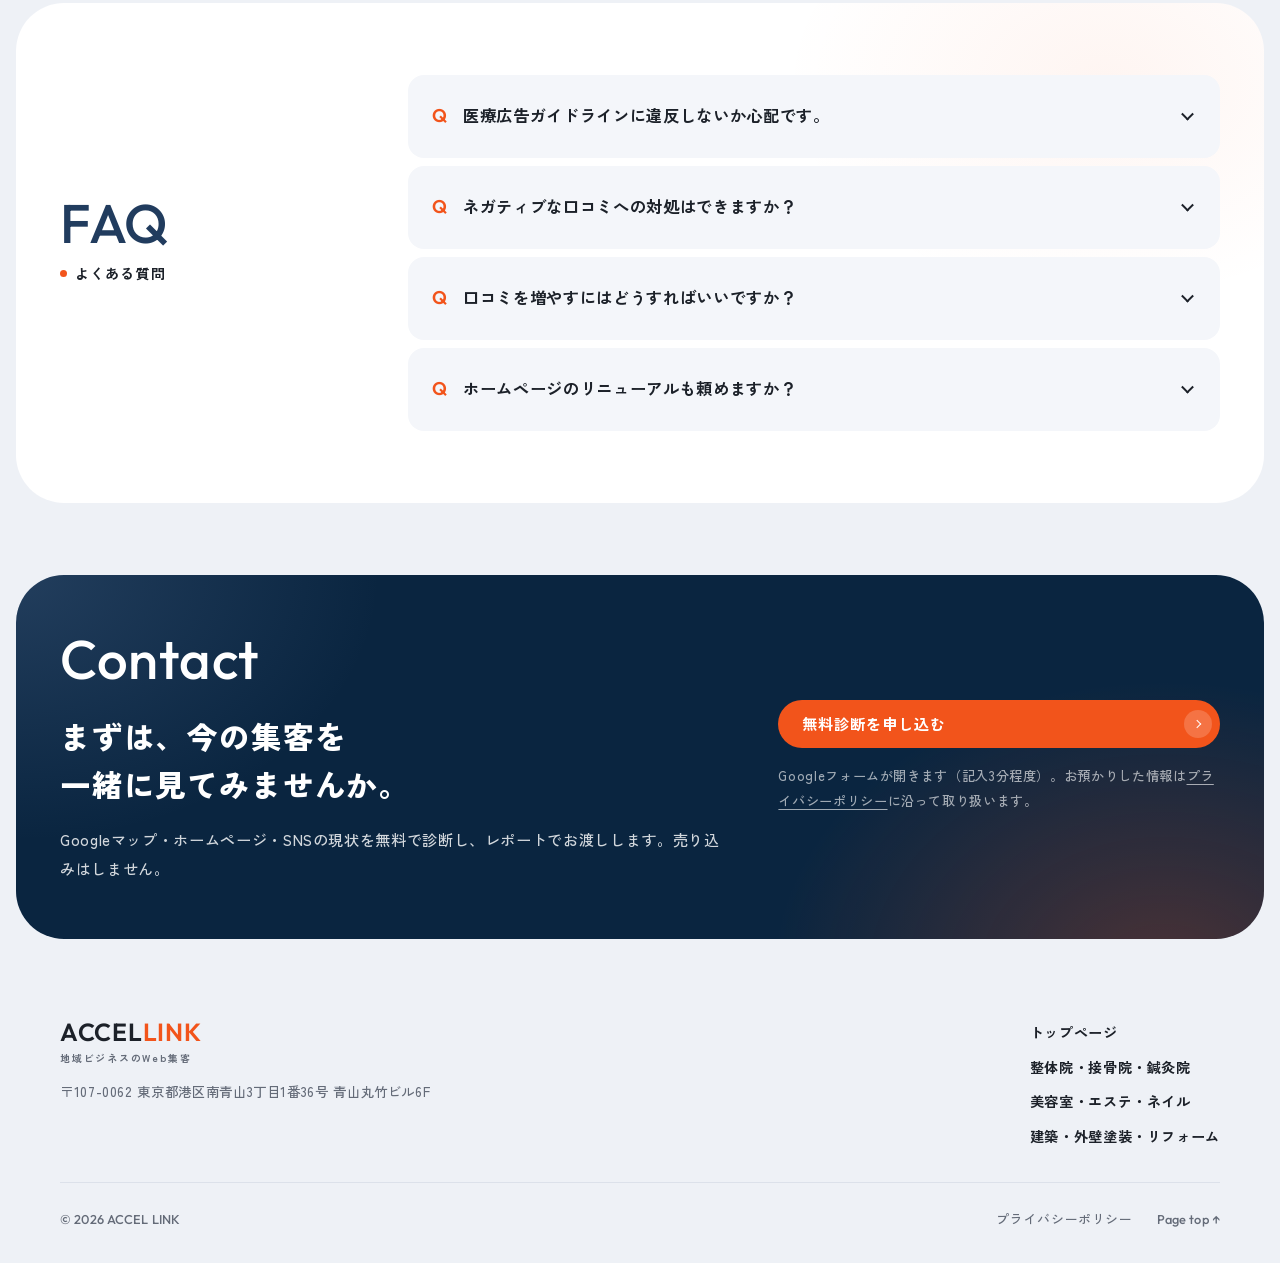
==== commit 494671b3: "広い画面でヒーローの帯が本文に重なる不具合を修正 Co-Authored-By: Claude Opus 5.5 <noreply@anthropic.com>" ====
--- a/clinic/index.html
+++ b/clinic/index.html
@@ -21,9 +21,9 @@
   <link rel="preconnect" href="https://fonts.googleapis.com">
   <link rel="preconnect" href="https://fonts.gstatic.com" crossorigin>
   <link href="https://fonts.googleapis.com/css2?family=Zen+Kaku+Gothic+New:wght@400;500;700;900&family=Outfit:wght@400;500;600&display=swap" rel="stylesheet">
-  <link rel="stylesheet" href="../top.css?v=20261108c">
+  <link rel="stylesheet" href="../top.css?v=20261108d">
   <script type="application/ld+json">{"@context":"https://schema.org","@type":"BreadcrumbList","itemListElement":[{"@type":"ListItem","position":1,"name":"トップ","item":"https://accellink.github.io/"},{"@type":"ListItem","position":2,"name":"クリニック・歯科医院","item":"https://accellink.github.io/clinic/"}]}</script>
-  <script src="../analytics.js?v=20261108c"></script>
+  <script src="../analytics.js?v=20261108d"></script>
 </head>
 <body>
 
@@ -50,7 +50,7 @@
 
   <!-- ========== HERO ========== -->
   <section class="hero hero--sub">
-    <svg class="hero__bands" viewBox="0 0 1440 900" preserveAspectRatio="xMidYMax slice" aria-hidden="true">
+    <svg class="hero__bands" viewBox="0 0 1440 900" preserveAspectRatio="none" aria-hidden="true">
       <path class="b-light" d="M-40,900 C240,820 520,800 780,760 C1010,724 1130,640 1230,500 C1300,400 1370,330 1480,290 L1480,380 C1400,410 1350,470 1310,560 C1230,740 1080,820 900,860 C760,890 640,900 560,900 Z"/>
       <path class="b-navy" d="M-40,770 C180,700 380,690 560,700 C760,712 930,690 1070,590 C1180,510 1250,380 1330,300 C1380,250 1430,220 1480,205 L1480,250 C1420,275 1370,320 1320,390 C1240,500 1170,640 1040,710 C900,786 740,778 560,772 C360,766 170,800 -40,880 Z"/>
       <path class="b-white" d="M820,690 C960,650 1060,560 1150,450 C1240,340 1330,250 1480,180 L1480,196 C1350,260 1270,345 1185,450 C1090,570 990,660 820,690 Z"/>
@@ -225,6 +225,6 @@
 
   <a href="https://forms.gle/tFz5SyBMukdLWGup6" target="_blank" rel="noopener noreferrer" class="sp-cta" id="spCta" aria-hidden="true" tabindex="-1">無料で集客診断を受ける<i class="arrow arrow--accent" aria-hidden="true"></i></a>
 
-  <script src="../script.js?v=20261108c"></script>
+  <script src="../script.js?v=20261108d"></script>
 </body>
 </html>
--- a/top.css
+++ b/top.css
@@ -170,7 +170,7 @@
 .split > .head { margin-bottom: 0; position: sticky; top: 120px; }
 
 /* ---------------------------------------------- HERO */
-.hero { position: relative; padding: 120px 0 160px; overflow: hidden; }
+.hero { position: relative; padding: 120px 0 216px; overflow: hidden; }
 .hero__bands { position: absolute; left: 0; right: 0; bottom: 0; width: 100%; height: 100%; z-index: 0; pointer-events: none; }
 .hero__bands .b-light { fill: #D6DDE9; }
 .hero__bands .b-navy { fill: var(--navy-2); }
@@ -317,7 +317,7 @@
 .cta__note a { text-decoration: underline; text-underline-offset: 3px; }
 
 /* ---------------------------------------------- 下層（業界別ページ） */
-.hero--sub { padding: 112px 0 152px; }
+.hero--sub { padding: 112px 0 232px; }
 .hero--sub .hero__title { font-size: clamp(2.2rem, 4.2vw, 3.5rem); }
 .crumb { display: flex; flex-wrap: wrap; gap: 8px; font-size: .8rem; font-weight: 700; color: var(--muted); margin-bottom: 24px; }
 .crumb a { color: var(--strong); text-decoration: underline; text-underline-offset: 3px; }
@@ -378,7 +378,7 @@
 
 /* ヒーロー：読み込み時に順番に出る */
 .js .hero [data-reveal] { opacity: 1; transform: none; transition: none; }
-.js .hero__title .line { display: block; overflow: hidden; padding-bottom: .06em; margin-bottom: -.06em; }
+.js .hero__title .line { display: block; overflow: hidden; padding: .1em 0; margin: -.1em 0; }
 .js .hero__title .line > span { display: block; transform: translateY(105%); transition: transform 1.1s var(--out); }
 .js.is-loaded .hero__title .line > span { transform: none; }
 .js .crumb, .js .hero__label, .js .hero__text, .js .hero__btns, .js .numbers {
@@ -619,3 +619,11 @@
   .footer__inner { padding-bottom: 24px; gap: 24px; }
   .footer__nav { gap: 8px 24px; font-size: .82rem; }
 }
+
+/* 幅の狭い端末（〜359px）は文章が長く折り返すので、帯と実績が重ならないよう下を広げる */
+@media (max-width: 359px) {
+  .hero:not(.hero--sub) { padding-bottom: 264px; }
+  .hero__label { font-size: .64rem; gap: 4px; }
+  .hero__label .en { padding: 4px 8px; }
+  .numbers .num { font-size: 1.5rem; }
+}
